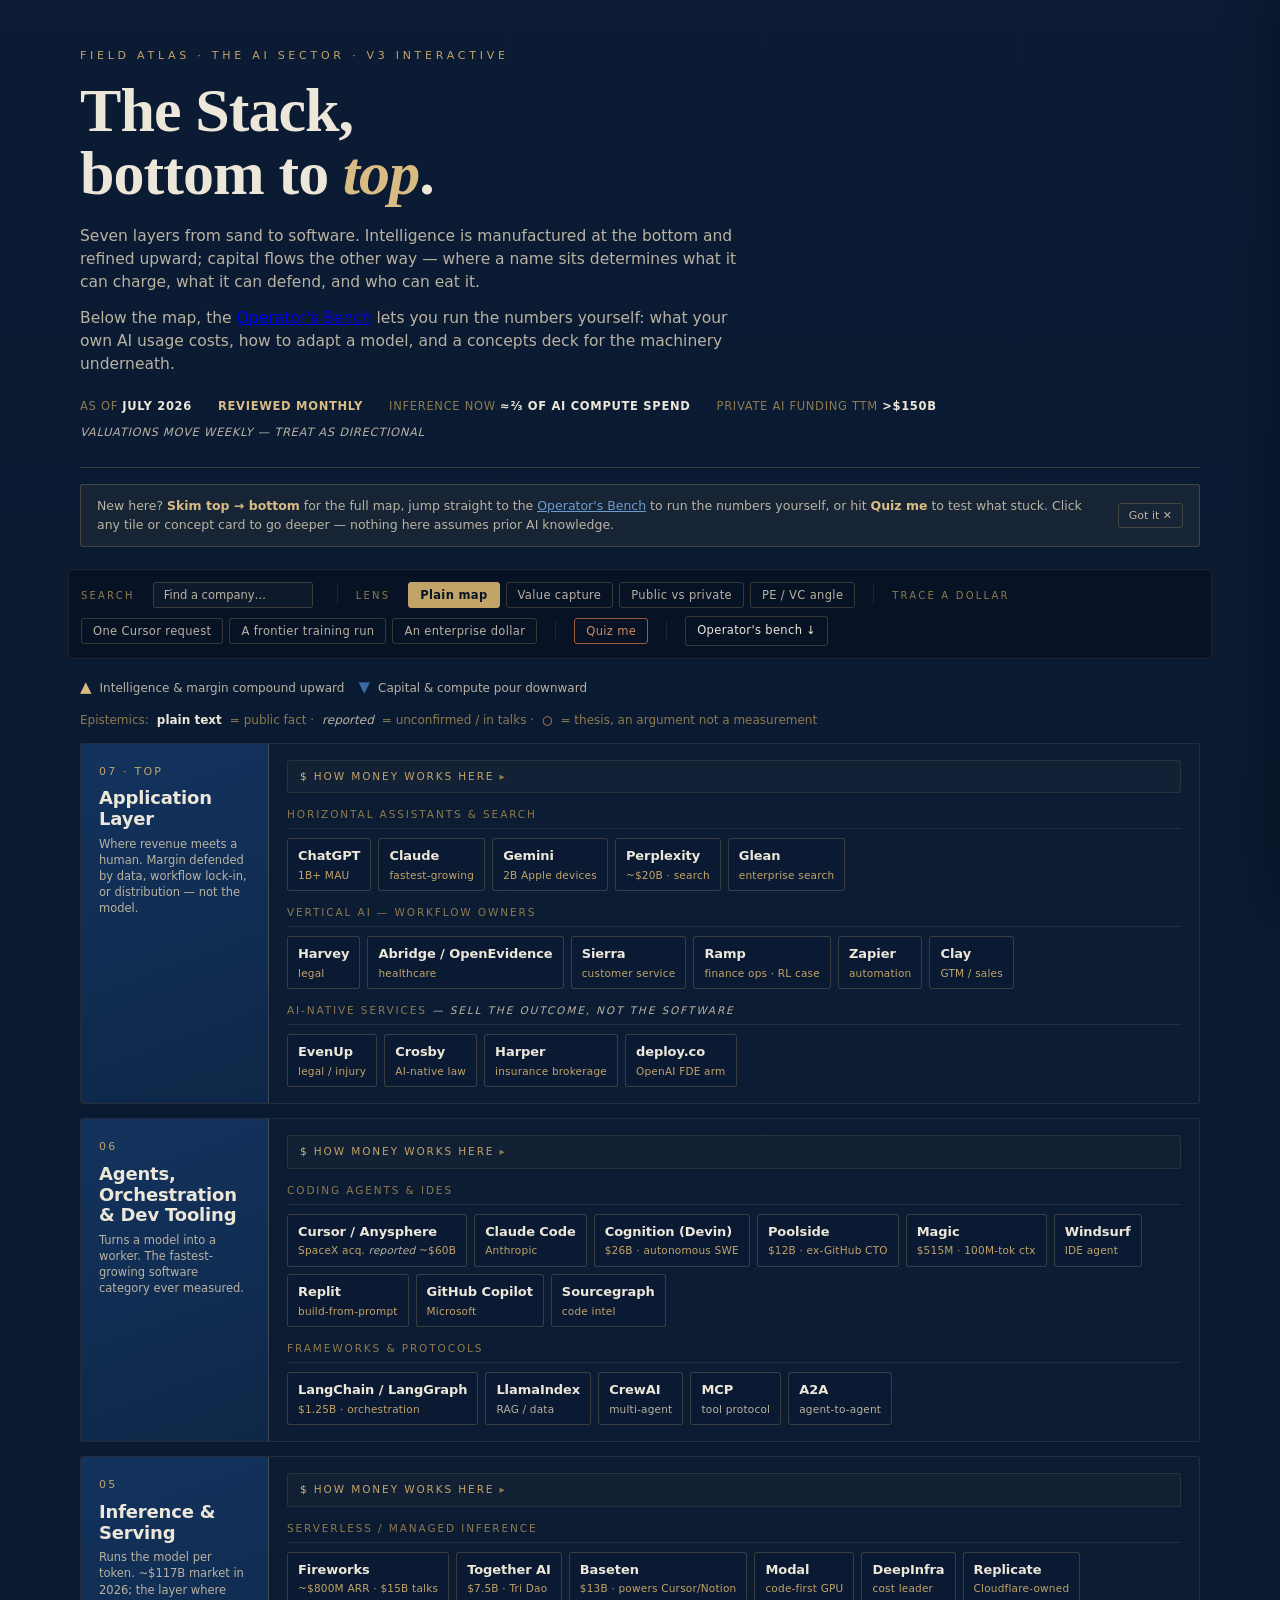
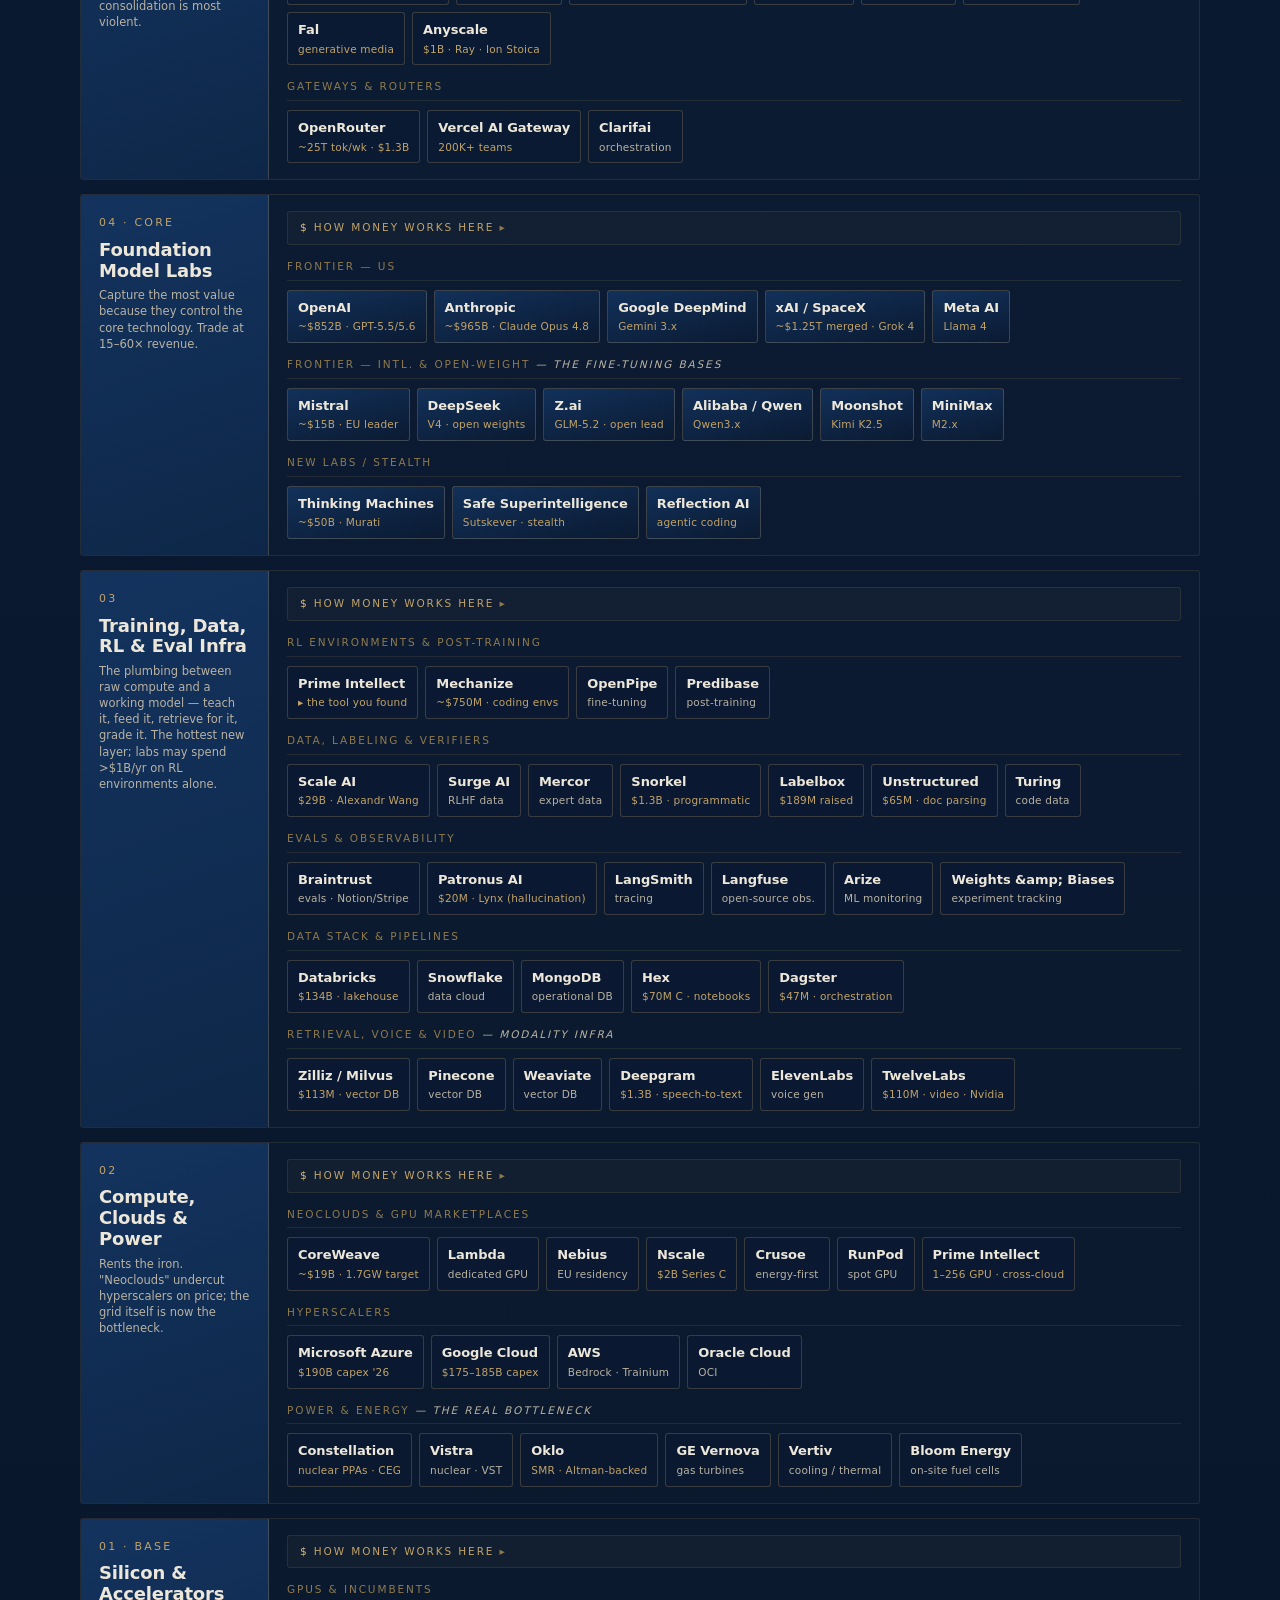
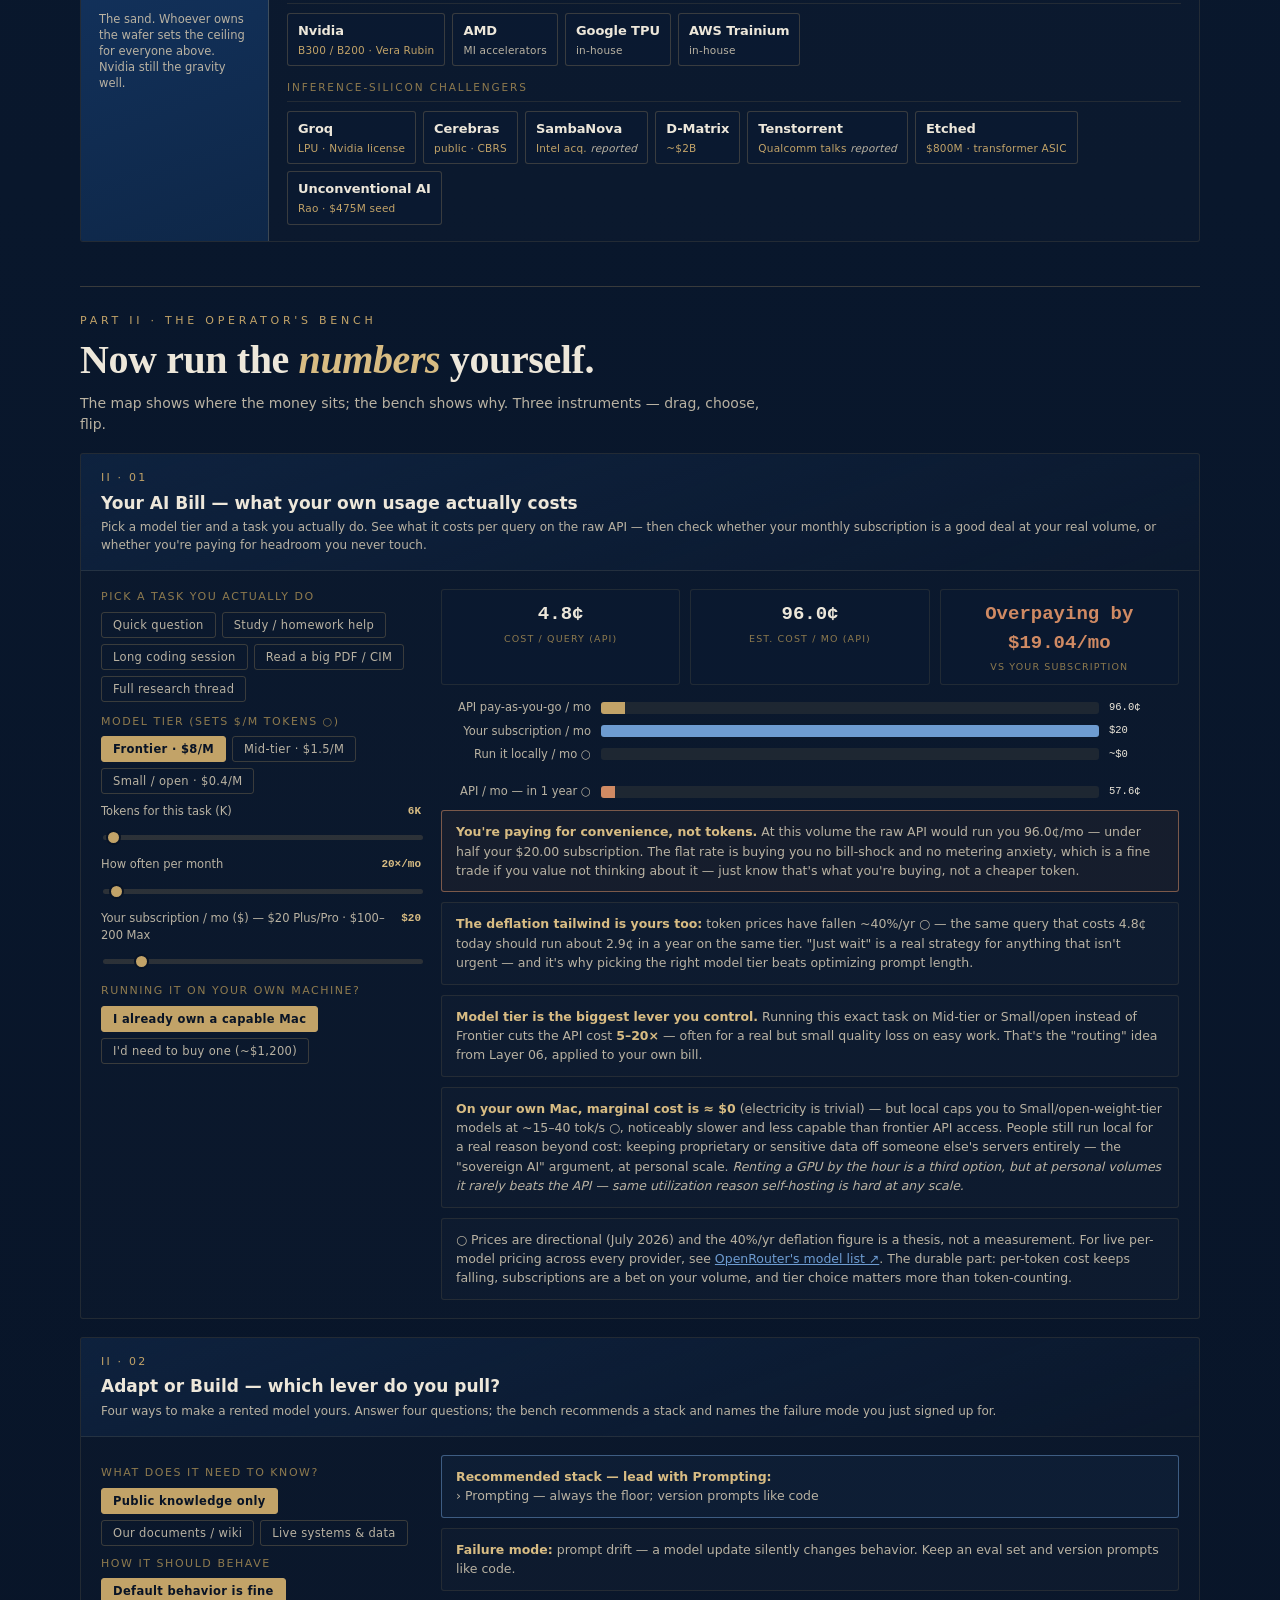
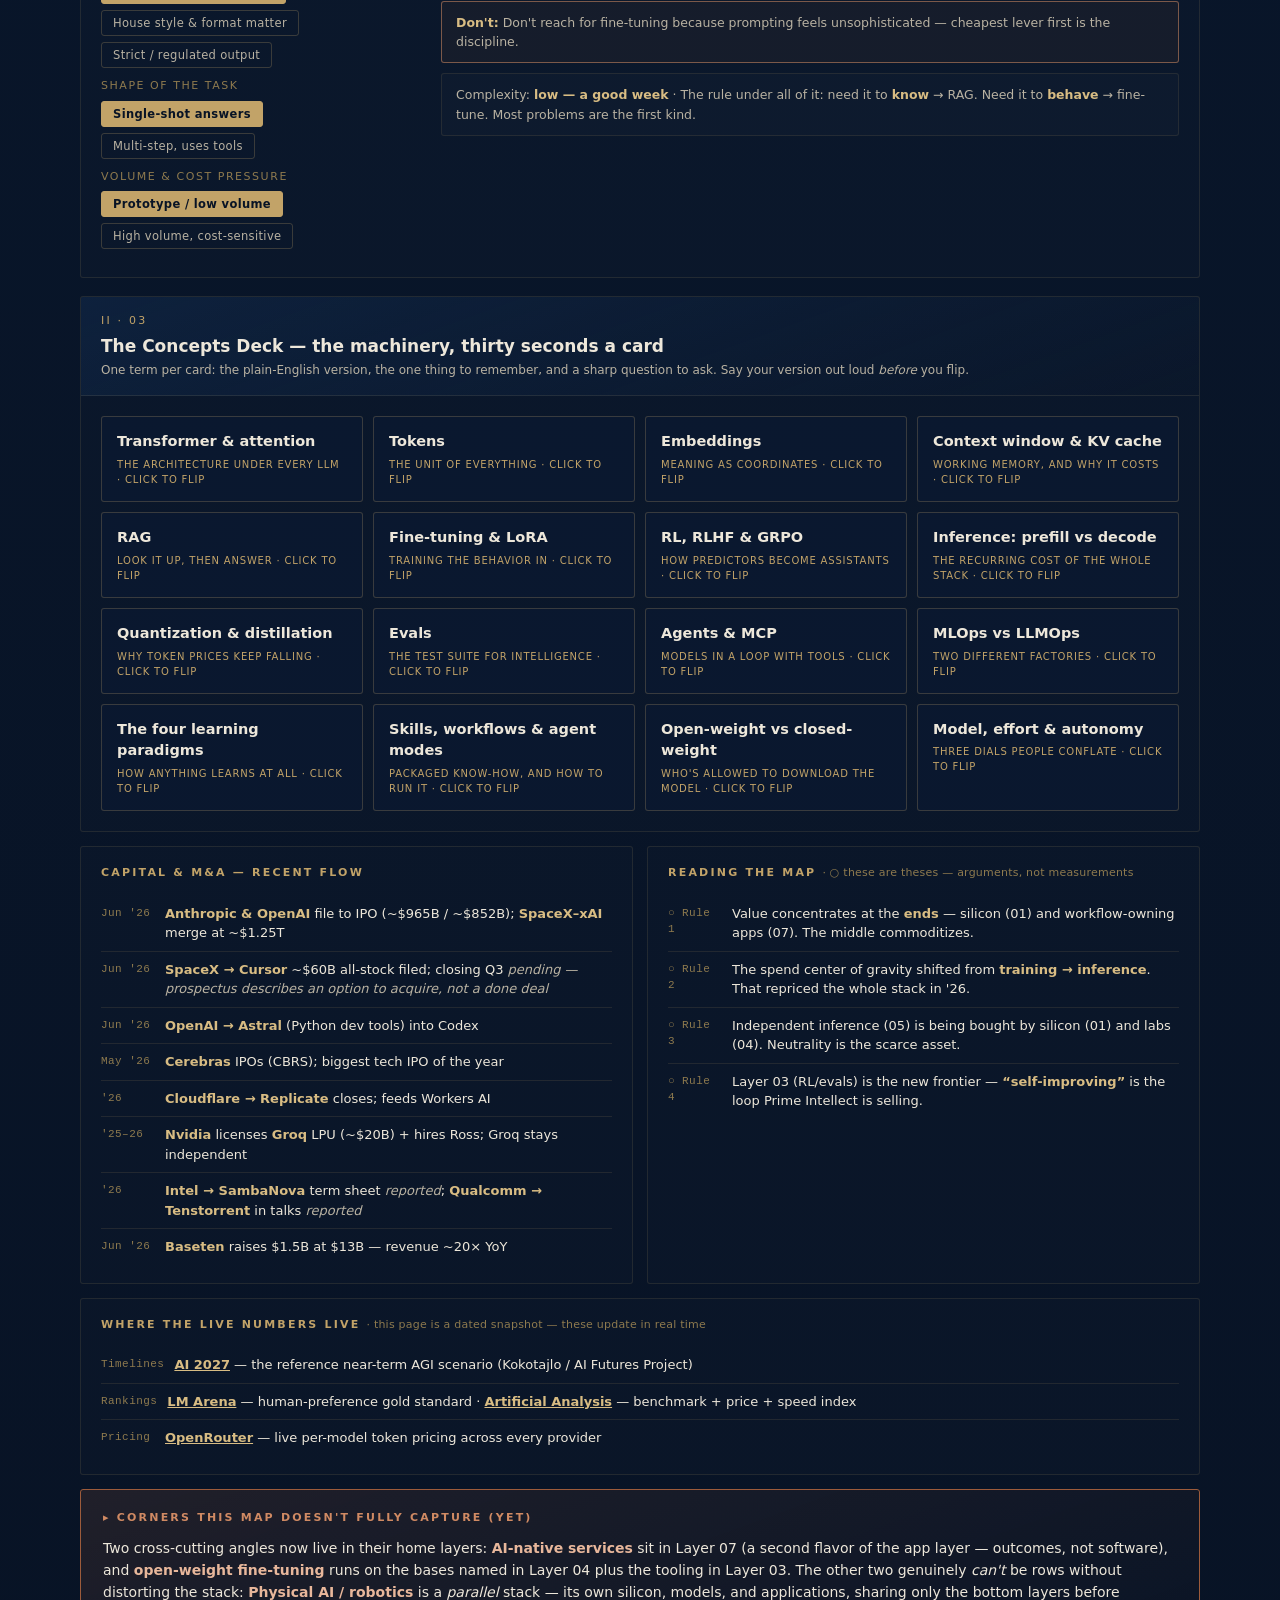
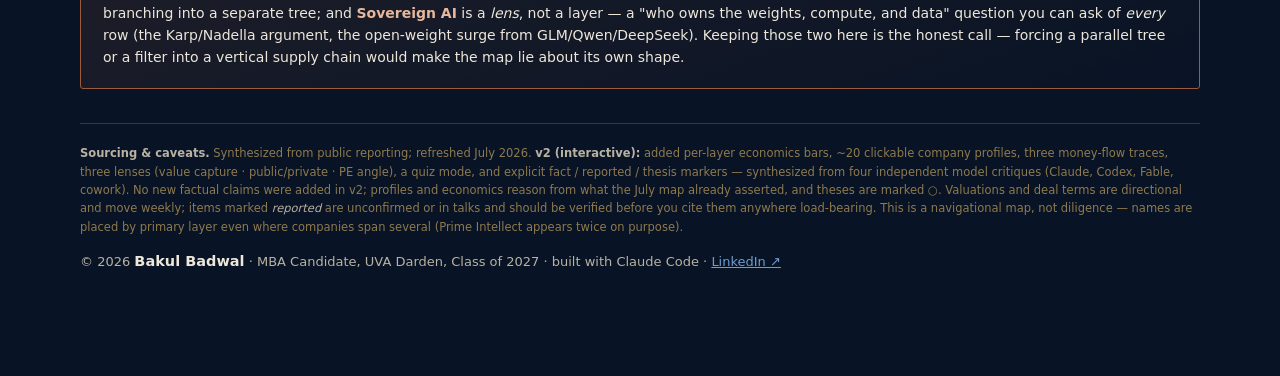
==== index.html @ c1e69b8d "Personalize Token Meter, add concept cards, attribution + favicon - Token Meter → "Your AI Bill": pe" ====
<!doctype html>
<html lang="en">
<head>
<meta charset="UTF-8">
<meta name="viewport" content="width=device-width, initial-scale=1.0">
<title>The AI Stack — Interactive Field Atlas · July 2026</title>
<meta name="description" content="Seven layers from sand to software. An interactive map of the AI sector — where value concentrates, who's buying whom, and how a dollar moves through the stack. Updated July 2026.">
<meta property="og:type" content="website">
<meta property="og:title" content="The AI Stack — Interactive Field Atlas">
<meta property="og:description" content="Seven layers from sand to software. An interactive map of the AI sector — where value concentrates, who's buying whom, and how a dollar moves through the stack. Updated July 2026.">
<meta property="og:url" content="https://aistacked.netlify.app/">
<meta property="og:site_name" content="The AI Stack">
<meta property="og:image" content="https://aistacked.netlify.app/og-image.png">
<meta property="og:image:width" content="1200">
<meta property="og:image:height" content="630">
<meta name="twitter:card" content="summary_large_image">
<meta name="twitter:title" content="The AI Stack — Interactive Field Atlas · July 2026">
<meta name="twitter:description" content="Seven layers from sand to software. An interactive map of the AI sector — where value concentrates, who's buying whom, and how a dollar moves through the stack. Updated July 2026.">
<link rel="icon" href="favicon.ico" sizes="any">
<link rel="icon" type="image/png" sizes="32x32" href="favicon-32x32.png">
<link rel="apple-touch-icon" href="apple-touch-icon.png">
<link rel="stylesheet" href="styles.css">
</head>
<body>
<div class="wrap">

  <header class="mast">
    <p class="eyebrow">Field Atlas · The AI Sector · v3 Interactive</p>
    <h1 class="serif">The Stack,<br>bottom&nbsp;to&nbsp;<em>top</em>.</h1>
    <p class="lede">Seven layers from sand to software. Intelligence is manufactured at the bottom and refined upward; capital flows the other way — where a name sits determines what it can charge, what it can defend, and who can eat it.</p>
    <p class="lede" style="margin-top:12px">Below the map, the <a href="#bench">Operator's Bench</a> lets you run the numbers yourself: what your own AI usage costs, how to adapt a model, and a concepts deck for the machinery underneath.</p>
    <div class="meta" id="metaLine"></div>
  </header>

  <div class="onboard" id="onboardHint">
    <span>New here? <b>Skim top → bottom</b> for the full map, jump straight to the <a href="#bench">Operator's Bench</a> to run the numbers yourself, or hit <b>Quiz me</b> to test what stuck. Click any tile or concept card to go deeper — nothing here assumes prior AI knowledge.</span>
    <button id="onboardClose" type="button">Got it ✕</button>
  </div>

  <div class="ctrl">
    <span class="clab">Search</span>
    <div class="cgroup">
      <input type="text" id="companySearch" class="searchbox" placeholder="Find a company…" autocomplete="off">
      <span id="searchCount" class="searchcount"></span>
    </div>
    <div class="cdiv"></div>
    <span class="clab">Lens</span>
    <div class="cgroup">
      <button class="btn lensbtn on" data-lens="none">Plain map</button>
      <button class="btn lensbtn" data-lens="cap">Value capture</button>
      <button class="btn lensbtn" data-lens="pub">Public vs private</button>
      <button class="btn lensbtn" data-lens="pe">PE / VC angle</button>
    </div>
    <div class="cdiv"></div>
    <span class="clab">Trace a dollar</span>
    <div class="cgroup">
      <button class="btn trbtn" data-trace="cursor">One Cursor request</button>
      <button class="btn trbtn" data-trace="training">A frontier training run</button>
      <button class="btn trbtn" data-trace="enterprise">An enterprise dollar</button>
    </div>
    <div class="cdiv"></div>
    <button class="btn quiz" id="quizBtn">Quiz me</button>
    <div class="cdiv"></div>
    <a class="btn anchor" href="#bench">Operator's bench ↓</a>
  </div>
  <div id="lensNote"></div>
  <div id="tracePanel"></div>

  <div class="flowkey">
    <span><span class="arrowup">▲</span> Intelligence &amp; margin compound upward</span>
    <span><span class="arrowdn">▼</span> Capital &amp; compute pour downward</span>
    <span class="epi">Epistemics: <b style="color:var(--paper)">plain text</b> = public fact · <span class="rep">reported</span> = unconfirmed / in talks · <b style="color:var(--flag-bright)">○</b> = thesis, an argument not a measurement</span>
  </div>

  <div id="layersRoot"><!-- rendered from data.json by app.js --></div>

  <!-- v3: OPERATOR'S BENCH -->
  <section class="bench" id="bench">
    <p class="beyebrow">Part II · The Operator's Bench</p>
    <h2 class="serif">Now run the <em>numbers</em> yourself.</h2>
    <p class="blede">The map shows where the money sits; the bench shows why. Three instruments — drag, choose, flip.</p>

    <div class="binstr">
      <div class="bhead">
        <div class="bnum">II · 01</div>
        <div class="bname">Your AI Bill — what your own usage actually costs</div>
        <div class="bdesc">Pick a model tier and a task you actually do. See what it costs per query on the raw API — then check whether your monthly subscription is a good deal at your real volume, or whether you're paying for headroom you never touch.</div>
      </div>
      <div class="bbody">
        <div>
          <div class="qlab" style="font-size:11px;letter-spacing:.14em;text-transform:uppercase;color:var(--gold-dim);margin-bottom:6px">Pick a task you actually do</div>
          <div class="bseg" id="tmTasks"></div>
          <div class="qlab" style="font-size:11px;letter-spacing:.14em;text-transform:uppercase;color:var(--gold-dim);margin:12px 0 6px">Model tier (sets $/M tokens ○)</div>
          <div class="bseg" id="tmClass"></div>
          <div id="tmSliders"></div>
          <div class="qlab" style="font-size:11px;letter-spacing:.14em;text-transform:uppercase;color:var(--gold-dim);margin:12px 0 6px">Running it on your own machine?</div>
          <div class="bseg" id="tmLocal"></div>
        </div>
        <div>
          <div class="bstats">
            <div class="bstat"><div class="v" id="tmCost">—</div><div class="l">cost / query (API)</div></div>
            <div class="bstat"><div class="v" id="tmMonth">—</div><div class="l">est. cost / mo (API)</div></div>
            <div class="bstat"><div class="v" id="tmVerdict">—</div><div class="l">vs your subscription</div></div>
          </div>
          <div style="margin-top:14px" id="tmBars"></div>
          <div id="tmNotes"></div>
        </div>
      </div>
    </div>

    <div class="binstr">
      <div class="bhead">
        <div class="bnum">II · 02</div>
        <div class="bname">Adapt or Build — which lever do you pull?</div>
        <div class="bdesc">Four ways to make a rented model yours. Answer four questions; the bench recommends a stack and names the failure mode you just signed up for.</div>
      </div>
      <div class="bbody">
        <div id="acQs"></div>
        <div id="acOut"></div>
      </div>
    </div>

    <div class="binstr">
      <div class="bhead">
        <div class="bnum">II · 03</div>
        <div class="bname">The Concepts Deck — the machinery, thirty seconds a card</div>
        <div class="bdesc">One term per card: the plain-English version, the one thing to remember, and a sharp question to ask. Say your version out loud <i>before</i> you flip.</div>
      </div>
      <div style="padding:4px 20px 20px">
        <div class="fcards" id="fcards"></div>
      </div>
    </div>
  </section>

  <!-- SIDE: M&A + READING -->
  <div class="cols">
    <div class="card">
      <h3>Capital &amp; M&amp;A — recent flow</h3>
      <ul class="mna" id="mnaFlowList"></ul>
    </div>
    <div class="card">
      <h3>Reading the map <span class="epi">· ○ these are theses — arguments, not measurements</span></h3>
      <ul class="mna" id="readingRulesList"></ul>
    </div>
  </div>

  <div class="card" style="margin-top:14px">
    <h3>Where the live numbers live <span class="epi">· this page is a dated snapshot — these update in real time</span></h3>
    <ul class="mna">
      <li><span class="d mono">Timelines</span><span class="t"><b><a href="https://ai-2027.com/" target="_blank" rel="noopener" style="color:var(--gold-bright)">AI 2027</a></b> — the reference near-term AGI scenario (Kokotajlo / AI Futures Project)</span></li>
      <li><span class="d mono">Rankings</span><span class="t"><b><a href="https://lmarena.ai/" target="_blank" rel="noopener" style="color:var(--gold-bright)">LM Arena</a></b> — human-preference gold standard · <b><a href="https://artificialanalysis.ai/" target="_blank" rel="noopener" style="color:var(--gold-bright)">Artificial Analysis</a></b> — benchmark + price + speed index</span></li>
      <li><span class="d mono">Pricing</span><span class="t"><b><a href="https://openrouter.ai/models" target="_blank" rel="noopener" style="color:var(--gold-bright)">OpenRouter</a></b> — live per-model token pricing across every provider</span></li>
    </ul>
  </div>

  <div class="yousit">
    <h3>▸ Corners this map doesn't fully capture (yet)</h3>
    <p id="cornersText"></p>
  </div>

  <p class="foot" id="footerText"></p>
  <p style="margin-top:14px;font-size:13px;color:var(--paper-dim);line-height:1.6">© 2026 <b style="color:var(--paper);font-size:14.5px">Bakul Badwal</b> · MBA Candidate, UVA Darden, Class of 2027 · built with Claude Code · <a href="https://www.linkedin.com/in/bakulbadwal/" target="_blank" rel="noopener" style="color:var(--hl-bright)">LinkedIn ↗</a></p>

</div>

<!-- Drawer -->
<div id="scrim"></div>
<aside id="drawer" aria-label="Company profile">
  <button class="dx" id="drawerClose" title="Close (Esc)">×</button>
  <div id="drawerBody"></div>
</aside>

<!-- Quiz -->
<div id="quizModal">
  <div class="qcard">
    <button class="dx" id="quizClose" title="Close (Esc)">×</button>
    <div class="qn" id="qNum"></div>
    <div class="qq" id="qQ"></div>
    <div class="qa" id="qA"></div>
    <div class="qbtns">
      <button class="btn" id="qReveal">Reveal answer</button>
      <button class="btn" id="qNext">Next →</button>
      <button class="btn" id="qShuffle">Shuffle</button>
    </div>
  </div>
</div>

<script src="app.js"></script>
</body>
</html>
---- styles.css ----
:root{
    --navy:#0A1B33;
    --navy-2:#0E2748;
    --navy-3:#13335E;
    --ink:#081325;
    --gold:#C2A368;
    --gold-bright:#D8BC83;
    --gold-dim:#8E7A4E;
    --paper:#EDE7DA;
    --paper-dim:#B9B2A2;
    --line:rgba(194,163,104,0.26);
    --line-soft:rgba(194,163,104,0.13);
    --hl:#3B6BA5;
    --hl-bright:#6E9CD1;
    --flag:#9C5B3B;
    --flag-bright:#D08A63;
  }
  *{box-sizing:border-box;}
  html{scroll-behavior:smooth;}
  body{
    margin:0;
    background:
      radial-gradient(1200px 700px at 80% -10%, rgba(59,107,165,0.16), transparent 60%),
      linear-gradient(180deg,var(--navy) 0%, var(--ink) 100%);
    color:var(--paper);
    font-family:ui-sans-serif,system-ui,-apple-system,"Segoe UI",Helvetica,Arial,sans-serif;
    line-height:1.5;
    -webkit-font-smoothing:antialiased;
  }
  .wrap{max-width:1180px;margin:0 auto;padding:48px 30px 90px;}
  .serif{font-family:"Iowan Old Style","Palatino Linotype","Book Antiqua",Palatino,Georgia,serif;}
  .mono{font-family:ui-monospace,"SF Mono",Menlo,Consolas,monospace;}

  /* ---- Masthead ---- */
  .mast{border-bottom:1px solid var(--line);padding-bottom:26px;margin-bottom:8px;}
  .eyebrow{font-size:11px;letter-spacing:.34em;text-transform:uppercase;color:var(--gold);margin:0 0 14px;}
  .mast h1{
    font-size:clamp(34px,6vw,62px);line-height:1.02;margin:0;font-weight:600;
    letter-spacing:-.015em;color:var(--paper);
  }
  .mast h1 em{font-style:italic;color:var(--gold-bright);}
  .lede{max-width:680px;margin:20px 0 0;color:var(--paper-dim);font-size:15.5px;}
  .meta{display:flex;flex-wrap:wrap;gap:8px 26px;margin-top:22px;font-size:11.5px;letter-spacing:.06em;color:var(--gold-dim);text-transform:uppercase;}
  .meta b{color:var(--paper);font-weight:600;}

  /* ---- Onboarding hint ---- */
  .onboard{
    display:flex;gap:14px;align-items:center;justify-content:space-between;
    margin:16px 0 0;padding:12px 16px;border:1px solid var(--line);border-radius:3px;
    background:rgba(194,163,104,0.07);font-size:12.5px;color:var(--paper-dim);line-height:1.5;
  }
  .onboard b{color:var(--gold-bright);}
  .onboard a{color:var(--hl-bright);}
  .onboard button{
    flex:none;border:1px solid var(--line);background:transparent;color:var(--paper-dim);
    font-size:11px;padding:5px 10px;border-radius:3px;cursor:pointer;font-family:inherit;white-space:nowrap;
  }
  .onboard button:hover{color:var(--paper);border-color:var(--gold);}
  @media(max-width:620px){.onboard{flex-direction:column;align-items:flex-start;}}

  /* ---- Control bar ---- */
  .ctrl{
    position:sticky;top:0;z-index:60;
    display:flex;flex-wrap:wrap;gap:8px 18px;align-items:center;
    margin:22px -12px 0;padding:12px;
    background:rgba(8,19,37,0.93);backdrop-filter:blur(8px);
    border:1px solid var(--line-soft);border-radius:3px;
  }
  .ctrl .clab{font-size:10px;letter-spacing:.22em;text-transform:uppercase;color:var(--gold-dim);}
  .searchbox{
    border:1px solid var(--line);background:rgba(255,255,255,0.03);color:var(--paper);
    font-size:11.5px;padding:5px 10px;border-radius:3px;font-family:inherit;width:160px;
  }
  .searchbox::placeholder{color:var(--paper-dim);}
  .searchbox:focus{outline:none;border-color:var(--gold);}
  .searchcount{font-size:10.5px;color:var(--paper-dim);}
  .btn{
    border:1px solid var(--line);background:transparent;color:var(--paper-dim);
    font-size:11.5px;padding:5px 11px;border-radius:3px;cursor:pointer;
    letter-spacing:.03em;font-family:inherit;transition:all .15s ease;
  }
  .btn:hover{color:var(--paper);border-color:var(--gold);}
  .btn.on{color:var(--ink);background:var(--gold);border-color:var(--gold);font-weight:600;}
  .btn.quiz{border-color:var(--flag);color:var(--flag-bright);}
  .btn.quiz:hover{background:rgba(156,91,59,0.2);}
  .cgroup{display:flex;flex-wrap:wrap;gap:6px;align-items:center;}
  .cdiv{width:1px;height:20px;background:var(--line-soft);}

  #lensNote,#tracePanel{
    margin-top:10px;border:1px solid var(--line-soft);border-radius:3px;
    padding:14px 18px;font-size:13px;color:var(--paper-dim);
    background:rgba(255,255,255,0.015);display:none;line-height:1.55;
  }
  #lensNote b,#tracePanel b{color:var(--gold-bright);}
  #tracePanel .tstep{display:flex;gap:10px;padding:5px 0;border-bottom:1px solid var(--line-soft);}
  #tracePanel .tstep:last-of-type{border-bottom:none;}
  #tracePanel .tn{color:var(--gold);font-weight:700;min-width:18px;font-size:12px;}
  #tracePanel .tc{color:var(--paper);}
  #tracePanel .tc i{color:var(--paper-dim);font-style:normal;}
  #tracePanel .moral{margin-top:10px;padding-top:10px;border-top:1px solid var(--line);color:var(--gold-bright);font-style:italic;}
  .legend-chip{display:inline-block;width:10px;height:10px;border-radius:2px;margin-right:5px;vertical-align:-1px;}

  /* ---- Flow key ---- */
  .flowkey{display:flex;flex-wrap:wrap;gap:14px;align-items:center;margin:20px 0 6px;font-size:12px;color:var(--paper-dim);}
  .flowkey span{display:inline-flex;align-items:center;gap:8px;}
  .arrowup,.arrowdn{font-size:15px;line-height:1;}
  .arrowup{color:var(--gold-bright);}
  .arrowdn{color:var(--hl);}
  .epi{color:var(--gold-dim);}

  /* ---- Layer ---- */
  .layer{
    display:grid;grid-template-columns:188px 1fr;gap:0;
    border:1px solid var(--line-soft);border-radius:3px;
    margin-top:14px;overflow:hidden;background:rgba(255,255,255,0.012);
  }
  .layer:hover{border-color:var(--line);}
  .lhead{
    background:linear-gradient(160deg,var(--navy-3),var(--navy-2));
    padding:20px 18px;border-right:1px solid var(--line);position:relative;
  }
  .lnum{font-size:11px;letter-spacing:.2em;color:var(--gold);}
  .lname{font-size:18px;font-weight:600;margin:8px 0 6px;letter-spacing:-.01em;line-height:1.15;}
  .ldesc{font-size:11.5px;color:var(--paper-dim);line-height:1.4;}
  .lbody{padding:16px 18px;}
  .grp{margin-bottom:14px;transition:opacity .25s ease;}
  .grp:last-child{margin-bottom:0;}
  .gtitle{font-size:10.5px;letter-spacing:.18em;text-transform:uppercase;color:var(--gold-dim);margin:0 0 9px;border-bottom:1px solid var(--line-soft);padding-bottom:5px;}
  .tiles{display:flex;flex-wrap:wrap;gap:7px;}
  .tile{
    border:1px solid var(--line);border-radius:3px;padding:7px 10px;
    background:rgba(11,27,51,0.55);min-width:0;cursor:pointer;
    position:relative;transition:opacity .25s ease;
  }
  .tile .nm{font-size:13px;font-weight:600;color:var(--paper);letter-spacing:-.005em;}
  .tile .tg{font-size:10.5px;color:var(--gold);margin-top:2px;letter-spacing:.02em;}
  .tile .tg.muted{color:var(--paper-dim);}
  .tile.lab{background:linear-gradient(165deg,rgba(19,51,94,0.9),rgba(11,27,51,0.6));border-color:var(--line);}
  .tile.search-dim{opacity:.12;}
  .tile.search-hit{border-color:var(--gold);box-shadow:0 0 0 1px var(--gold) inset;}
  .rep{color:var(--paper-dim);font-style:italic;}

  /* ---- Economics bar ---- */
  details.econ{
    margin:0 0 14px;border:1px solid var(--line-soft);border-radius:3px;
    background:rgba(194,163,104,0.04);
  }
  details.econ summary{
    cursor:pointer;padding:8px 12px;font-size:10.5px;letter-spacing:.18em;
    text-transform:uppercase;color:var(--gold);list-style:none;user-select:none;
  }
  details.econ summary::-webkit-details-marker{display:none;}
  details.econ summary::before{content:"$ ";color:var(--gold-bright);}
  details.econ summary::after{content:" ▸";color:var(--gold-dim);}
  details.econ[open] summary::after{content:" ▾";}
  .econrows{padding:2px 14px 12px;}
  .erow{display:flex;gap:12px;padding:6px 0;border-bottom:1px solid var(--line-soft);font-size:12.5px;}
  .erow:last-child{border-bottom:none;}
  .erow .ek{color:var(--gold-dim);min-width:104px;font-size:10.5px;letter-spacing:.08em;text-transform:uppercase;padding-top:2px;flex-shrink:0;}
  .erow .ev{color:var(--paper);line-height:1.45;}
  .erow.thesis .ek{color:var(--flag-bright);}

  /* ---- Lenses ---- */
  body.lens-cap .grp{padding-left:10px;border-left:3px solid transparent;}
  body.lens-cap .grp[data-cap="strong"]{border-left-color:var(--gold-bright);}
  body.lens-cap .grp[data-cap="contested"]{border-left-color:var(--hl-bright);}
  body.lens-cap .grp[data-cap="squeezed"]{border-left-color:var(--flag-bright);}
  body.lens-cap .grp[data-cap="strong"] .gtitle::after{content:" · strong capture";color:var(--gold-bright);letter-spacing:.04em;}
  body.lens-cap .grp[data-cap="contested"] .gtitle::after{content:" · contested";color:var(--hl-bright);letter-spacing:.04em;}
  body.lens-cap .grp[data-cap="squeezed"] .gtitle::after{content:" · squeezed";color:var(--flag-bright);letter-spacing:.04em;}

  body.lens-pub .tile{opacity:.3;}
  body.lens-pub .tile[data-pub]{opacity:1;border-color:var(--hl-bright);}
  body.lens-pub .tile[data-pub="filed"]{border-color:var(--gold);border-style:dashed;}

  body.lens-pe .grp{opacity:.28;}
  body.lens-pe .grp[data-pe]{opacity:1;}
  body.lens-pe .grp[data-pe] .gtitle{color:var(--flag-bright);border-bottom-color:var(--flag);}
  body.lens-pe .grp[data-pe] .tile{border-color:rgba(156,91,59,0.7);}

  /* ---- Trace ---- */
  body.tracing .tile{opacity:.18;}
  body.tracing .tile.hot{opacity:1;border-color:var(--gold);background:rgba(194,163,104,0.1);}
  .tile.hot::before{
    content:attr(data-step);position:absolute;top:-8px;left:-8px;
    background:var(--gold);color:var(--ink);font-size:10px;font-weight:700;
    width:17px;height:17px;border-radius:50%;
    display:flex;align-items:center;justify-content:center;z-index:5;
  }

  /* ---- Drawer (company profiles) ---- */
  #drawer{
    position:fixed;top:0;right:0;height:100%;width:min(430px,94vw);
    background:linear-gradient(160deg,var(--navy-2),var(--ink));
    border-left:1px solid var(--line);z-index:90;overflow-y:auto;
    transform:translateX(105%);transition:transform .28s ease;
    padding:26px 26px 40px;box-shadow:-18px 0 50px rgba(0,0,0,0.45);
  }
  #drawer.open{transform:translateX(0);}
  #drawer .dx{
    position:absolute;top:14px;right:16px;background:none;border:1px solid var(--line);
    color:var(--paper-dim);border-radius:3px;font-size:14px;width:28px;height:28px;cursor:pointer;
  }
  #drawer .dx:hover{color:var(--paper);border-color:var(--gold);}
  #drawer .dlayer{font-size:10px;letter-spacing:.24em;text-transform:uppercase;color:var(--gold);margin:0 0 8px;}
  #drawer h2{font-size:24px;margin:0 0 4px;font-weight:600;letter-spacing:-.01em;}
  #drawer .dtag{font-size:12px;color:var(--gold);margin-bottom:16px;}
  #drawer .drow{padding:9px 0;border-bottom:1px solid var(--line-soft);font-size:13px;line-height:1.5;}
  #drawer .drow:last-of-type{border-bottom:none;}
  #drawer .dk{font-size:10px;letter-spacing:.14em;text-transform:uppercase;color:var(--gold-dim);display:block;margin-bottom:3px;}
  #drawer .dv{color:var(--paper);}
  #drawer .dfall{color:var(--paper-dim);font-size:13px;line-height:1.6;margin-top:14px;}
  #drawer .dkill .dk{color:var(--flag-bright);}
  #scrim{position:fixed;inset:0;background:rgba(4,10,20,0.5);z-index:80;display:none;}
  #scrim.open{display:block;}

  /* ---- Quiz ---- */
  #quizModal{
    position:fixed;inset:0;z-index:100;display:none;
    align-items:center;justify-content:center;background:rgba(4,10,20,0.75);
  }
  #quizModal.open{display:flex;}
  .qcard{
    width:min(560px,92vw);background:linear-gradient(160deg,var(--navy-3),var(--navy-2));
    border:1px solid var(--line);border-radius:4px;padding:30px 32px;position:relative;
  }
  .qcard .qn{font-size:10px;letter-spacing:.24em;text-transform:uppercase;color:var(--gold);margin-bottom:14px;}
  .qcard .qq{font-size:17px;line-height:1.5;color:var(--paper);font-weight:600;min-height:76px;}
  .qcard .qa{
    margin-top:16px;padding:14px 16px;border:1px solid var(--line-soft);border-radius:3px;
    background:rgba(194,163,104,0.06);font-size:14px;line-height:1.55;color:var(--paper);
    display:none;
  }
  .qcard .qa.show{display:block;}
  .qcard .qbtns{display:flex;gap:8px;margin-top:18px;flex-wrap:wrap;}
  .qcard .dx{position:absolute;top:12px;right:14px;background:none;border:1px solid var(--line);color:var(--paper-dim);border-radius:3px;font-size:13px;width:26px;height:26px;cursor:pointer;}

  /* ---- Side notes ---- */
  .cols{display:grid;grid-template-columns:1fr 1fr;gap:14px;margin-top:14px;}
  .card{border:1px solid var(--line-soft);border-radius:3px;padding:18px 20px;background:rgba(255,255,255,0.012);}
  .card h3{font-size:11px;letter-spacing:.2em;text-transform:uppercase;color:var(--gold);margin:0 0 14px;}
  .card h3 .epi{text-transform:none;letter-spacing:.02em;font-weight:400;}
  .mna{list-style:none;margin:0;padding:0;}
  .mna li{font-size:13px;padding:8px 0;border-bottom:1px solid var(--line-soft);display:flex;gap:10px;}
  .mna li:last-child{border-bottom:none;}
  .mna .d{color:var(--gold-dim);font-size:11px;min-width:54px;letter-spacing:.04em;padding-top:1px;}
  .mna .t{color:var(--paper);}
  .mna .t b{color:var(--gold-bright);font-weight:600;}

  .yousit{border:1px solid var(--flag);border-radius:3px;padding:20px 22px;margin-top:14px;background:linear-gradient(160deg,rgba(156,91,59,0.16),rgba(8,19,37,0.3));}
  .yousit h3{font-size:11px;letter-spacing:.2em;text-transform:uppercase;color:#D08A63;margin:0 0 12px;}
  .yousit p{margin:0;font-size:14px;color:var(--paper);line-height:1.55;}
  .yousit b{color:#E8B79B;}

  .foot{margin-top:34px;padding-top:20px;border-top:1px solid var(--line);font-size:11.5px;color:var(--gold-dim);line-height:1.6;}
  .foot b{color:var(--paper-dim);}

  a.anchor{color:inherit;text-decoration:none;}

  /* ---- v3: Operator's Bench ---- */
  .bench{margin-top:44px;border-top:1px solid var(--line);padding-top:26px;}
  .bench .beyebrow{font-size:11px;letter-spacing:.34em;text-transform:uppercase;color:var(--gold);margin:0 0 10px;}
  .bench h2.serif{font-size:clamp(26px,4vw,40px);margin:0;font-weight:600;letter-spacing:-.01em;line-height:1.05;}
  .bench h2.serif em{font-style:italic;color:var(--gold-bright);}
  .bench .blede{max-width:680px;color:var(--paper-dim);font-size:14px;margin:12px 0 0;}
  .binstr{border:1px solid var(--line-soft);border-radius:3px;background:rgba(255,255,255,0.012);margin-top:18px;overflow:hidden;}
  .binstr:hover{border-color:var(--line);}
  .bhead{padding:16px 20px;border-bottom:1px solid var(--line-soft);background:linear-gradient(160deg,rgba(19,51,94,0.35),transparent);}
  .bhead .bnum{font-size:11px;letter-spacing:.2em;color:var(--gold);}
  .bhead .bname{font-size:17px;font-weight:600;margin-top:4px;}
  .bhead .bdesc{font-size:12px;color:var(--paper-dim);margin-top:3px;line-height:1.45;}
  .bbody{padding:18px 20px;display:grid;grid-template-columns:320px 1fr;gap:20px;align-items:start;}
  @media(max-width:820px){.bbody{grid-template-columns:1fr;}}
  .bsl{margin:9px 0;}
  .bsl .bl{display:flex;justify-content:space-between;gap:8px;font-size:11.5px;color:var(--paper-dim);margin-bottom:3px;}
  .bsl .bl b{color:var(--gold-bright);font-family:ui-monospace,"SF Mono",Menlo,monospace;font-size:11px;font-weight:600;text-align:right;}
  .bench input[type=range]{-webkit-appearance:none;appearance:none;width:100%;height:5px;background:rgba(194,163,104,0.18);border-radius:3px;outline:none;cursor:pointer;padding:0;border:0;}
  .bench input[type=range]::-webkit-slider-thumb{-webkit-appearance:none;appearance:none;width:15px;height:15px;border-radius:50%;background:var(--gold);border:2px solid var(--ink);cursor:pointer;}
  .bench input[type=range]::-moz-range-thumb{width:13px;height:13px;border-radius:50%;background:var(--gold);border:2px solid var(--ink);cursor:pointer;}
  .bseg{display:flex;gap:6px;flex-wrap:wrap;margin:6px 0 2px;}
  .bstats{display:grid;grid-template-columns:repeat(3,1fr);gap:10px;}
  @media(max-width:560px){.bstats{grid-template-columns:1fr 1fr;}}
  .bstat{border:1px solid var(--line-soft);border-radius:3px;padding:10px 12px;text-align:center;background:rgba(11,27,51,0.4);}
  .bstat .v{font-family:ui-monospace,"SF Mono",Menlo,monospace;font-size:19px;font-weight:700;color:var(--paper);}
  .bstat .l{font-size:9.5px;letter-spacing:.12em;text-transform:uppercase;color:var(--gold-dim);margin-top:3px;}
  .bbarrow{display:flex;align-items:center;gap:10px;margin:6px 0;font-size:11.5px;}
  .bbarrow .lbl{width:150px;color:var(--paper-dim);text-align:right;flex:none;}
  .bbarrow .trk{flex:1;height:12px;background:rgba(194,163,104,0.1);border-radius:3px;overflow:hidden;}
  .bbarrow .trk i{display:block;height:100%;background:var(--gold);transition:width .15s ease;}
  .bbarrow .val{font-family:ui-monospace,Menlo,monospace;font-size:10.5px;width:70px;flex:none;color:var(--paper);}
  .bnote{border:1px solid var(--line-soft);border-radius:3px;padding:11px 14px;font-size:12.5px;color:var(--paper-dim);background:rgba(255,255,255,0.015);margin-top:10px;line-height:1.55;}
  .bnote b{color:var(--gold-bright);}
  .bnote.warn{border-color:rgba(208,138,99,0.55);background:rgba(156,91,59,0.08);}
  .bnote.good{border-color:rgba(110,156,209,0.5);background:rgba(59,107,165,0.08);}
  .qrow{margin:10px 0;}
  .qrow .qlab{font-size:11px;letter-spacing:.14em;text-transform:uppercase;color:var(--gold-dim);margin-bottom:6px;}
  .fcards{display:grid;grid-template-columns:repeat(auto-fill,minmax(250px,1fr));gap:10px;margin-top:16px;}
  .fcard{border:1px solid var(--line);border-radius:3px;background:rgba(11,27,51,0.55);padding:14px 15px;cursor:pointer;transition:border-color .15s ease;}
  .fcard:hover{border-color:var(--gold);}
  .fcard .ft{font-weight:600;font-size:14.5px;color:var(--paper);}
  .fcard .fs{font-size:10px;color:var(--gold);letter-spacing:.08em;text-transform:uppercase;margin-top:4px;}
  .fcard.open{background:linear-gradient(160deg,var(--navy-3),var(--navy-2));border-color:var(--gold);}
  .fcard .fb{display:none;font-size:12.5px;color:var(--paper);line-height:1.55;margin-top:10px;}
  .fcard.open .fb{display:block;}
  .fb .fr{display:block;margin-top:8px;color:var(--gold-bright);font-style:italic;}
  .fb .fq{display:block;margin-top:6px;color:var(--flag-bright);}

  @media(max-width:760px){
    .layer{grid-template-columns:1fr;}
    .lhead{border-right:none;border-bottom:1px solid var(--line);}
    .cols{grid-template-columns:1fr;}
    .wrap{padding:34px 18px 70px;}
    .erow{flex-direction:column;gap:2px;}
  }
  @media(prefers-reduced-motion:no-preference){
    .layer{transition:border-color .25s ease;}
    .tile{transition:transform .15s ease,border-color .15s ease,opacity .25s ease;}
    .tile:hover{transform:translateY(-1px);border-color:var(--gold);}
  }
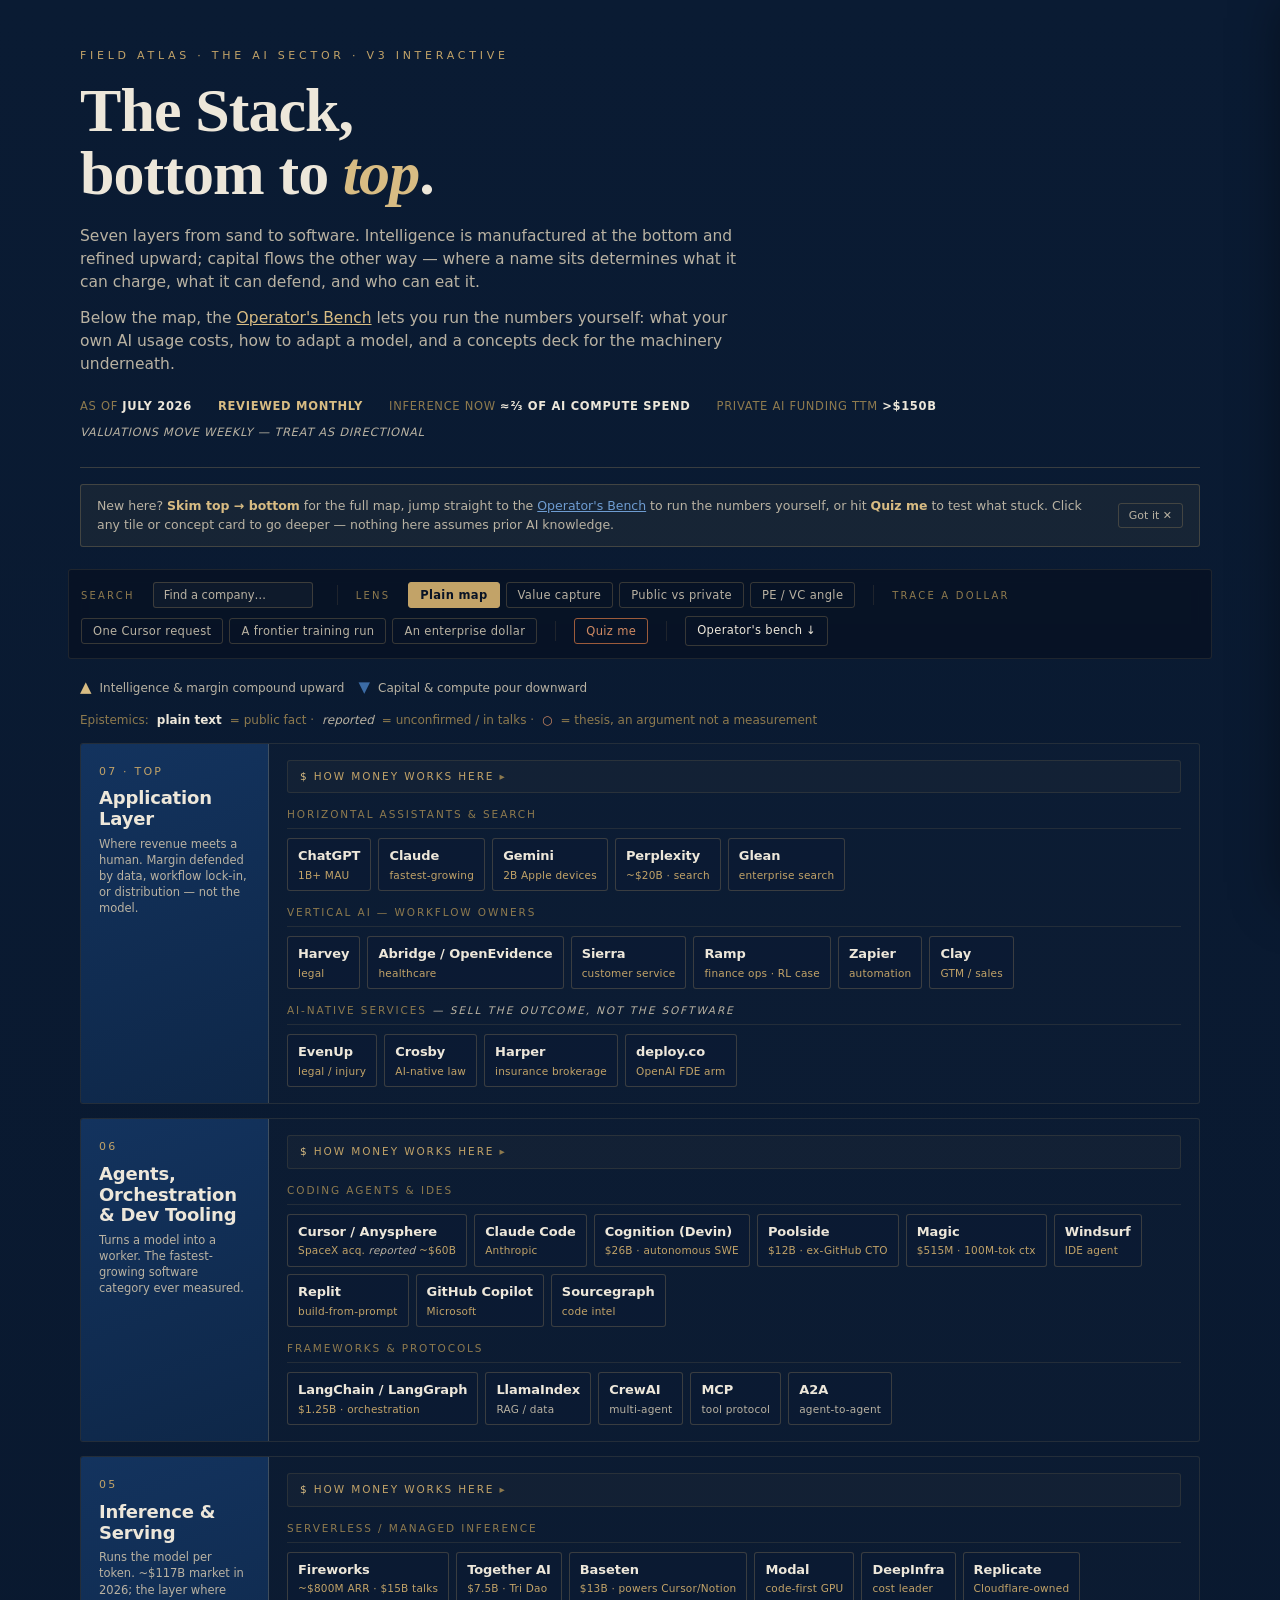
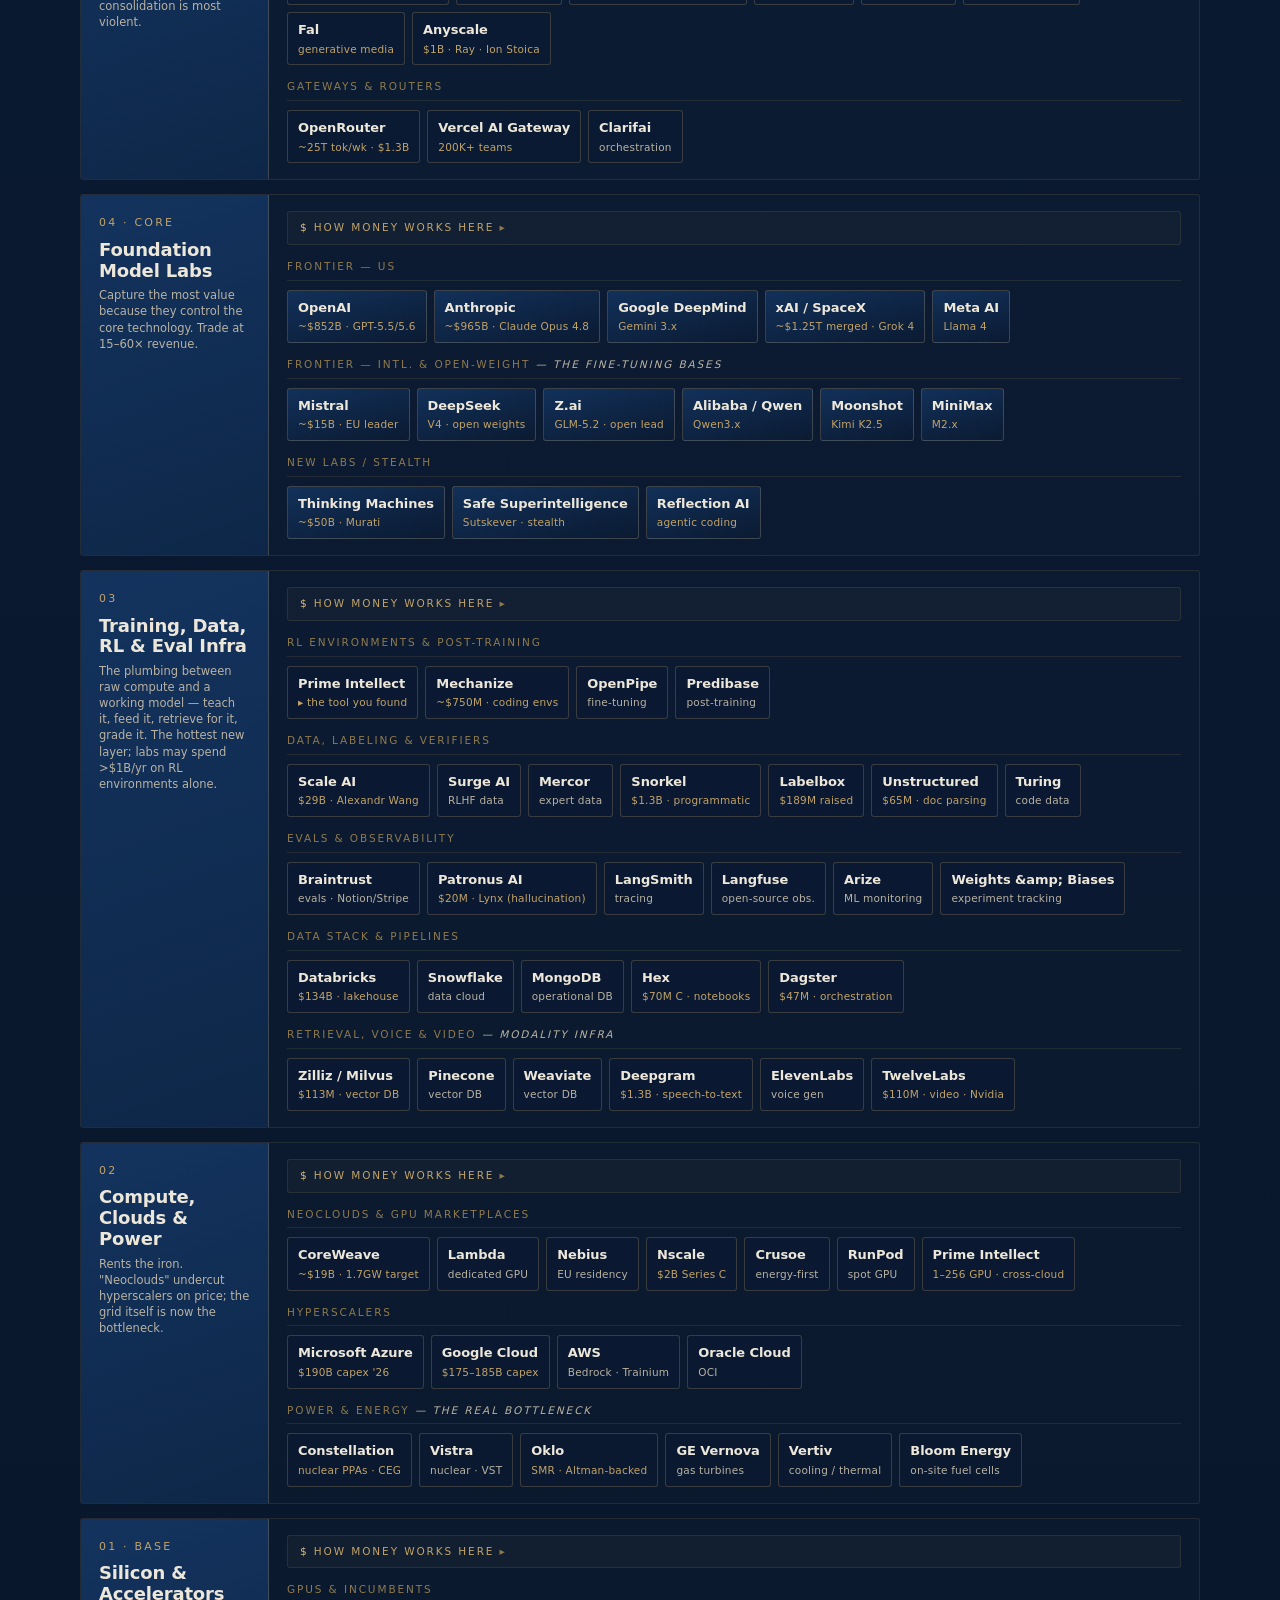
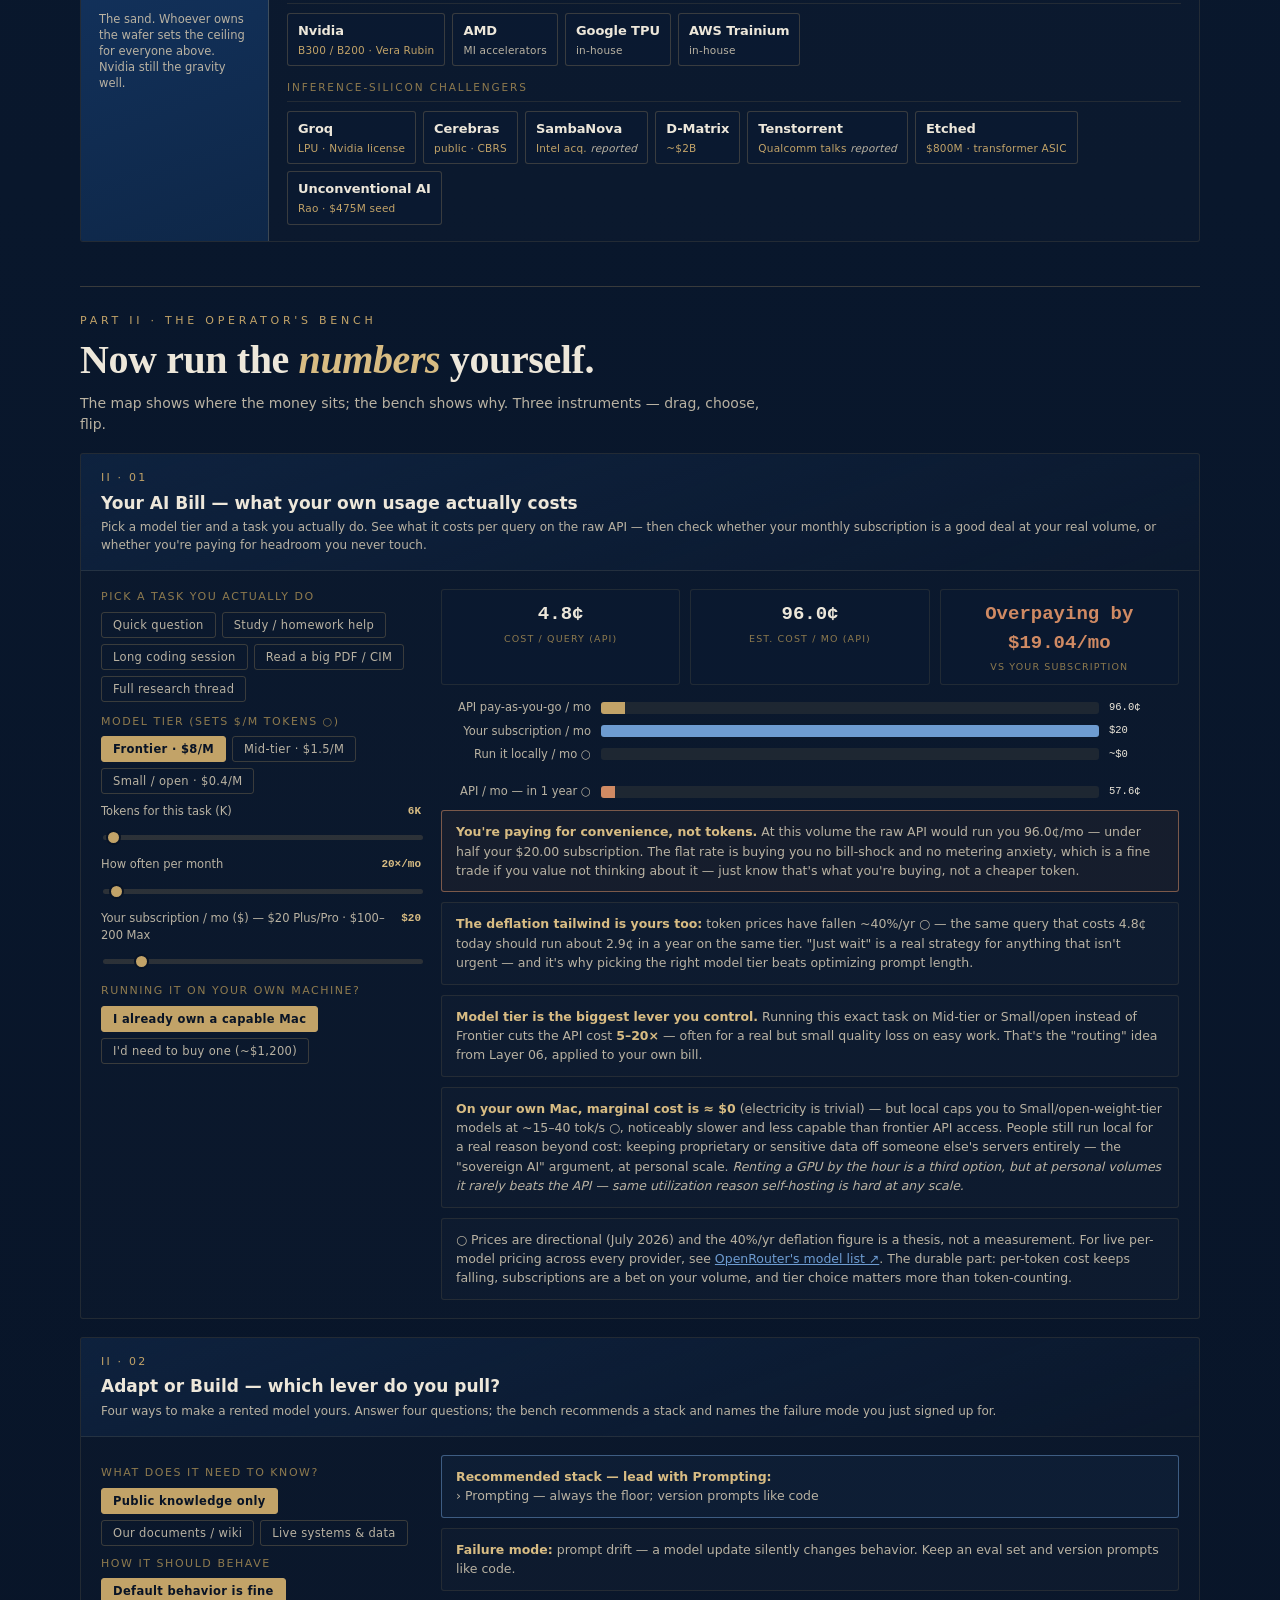
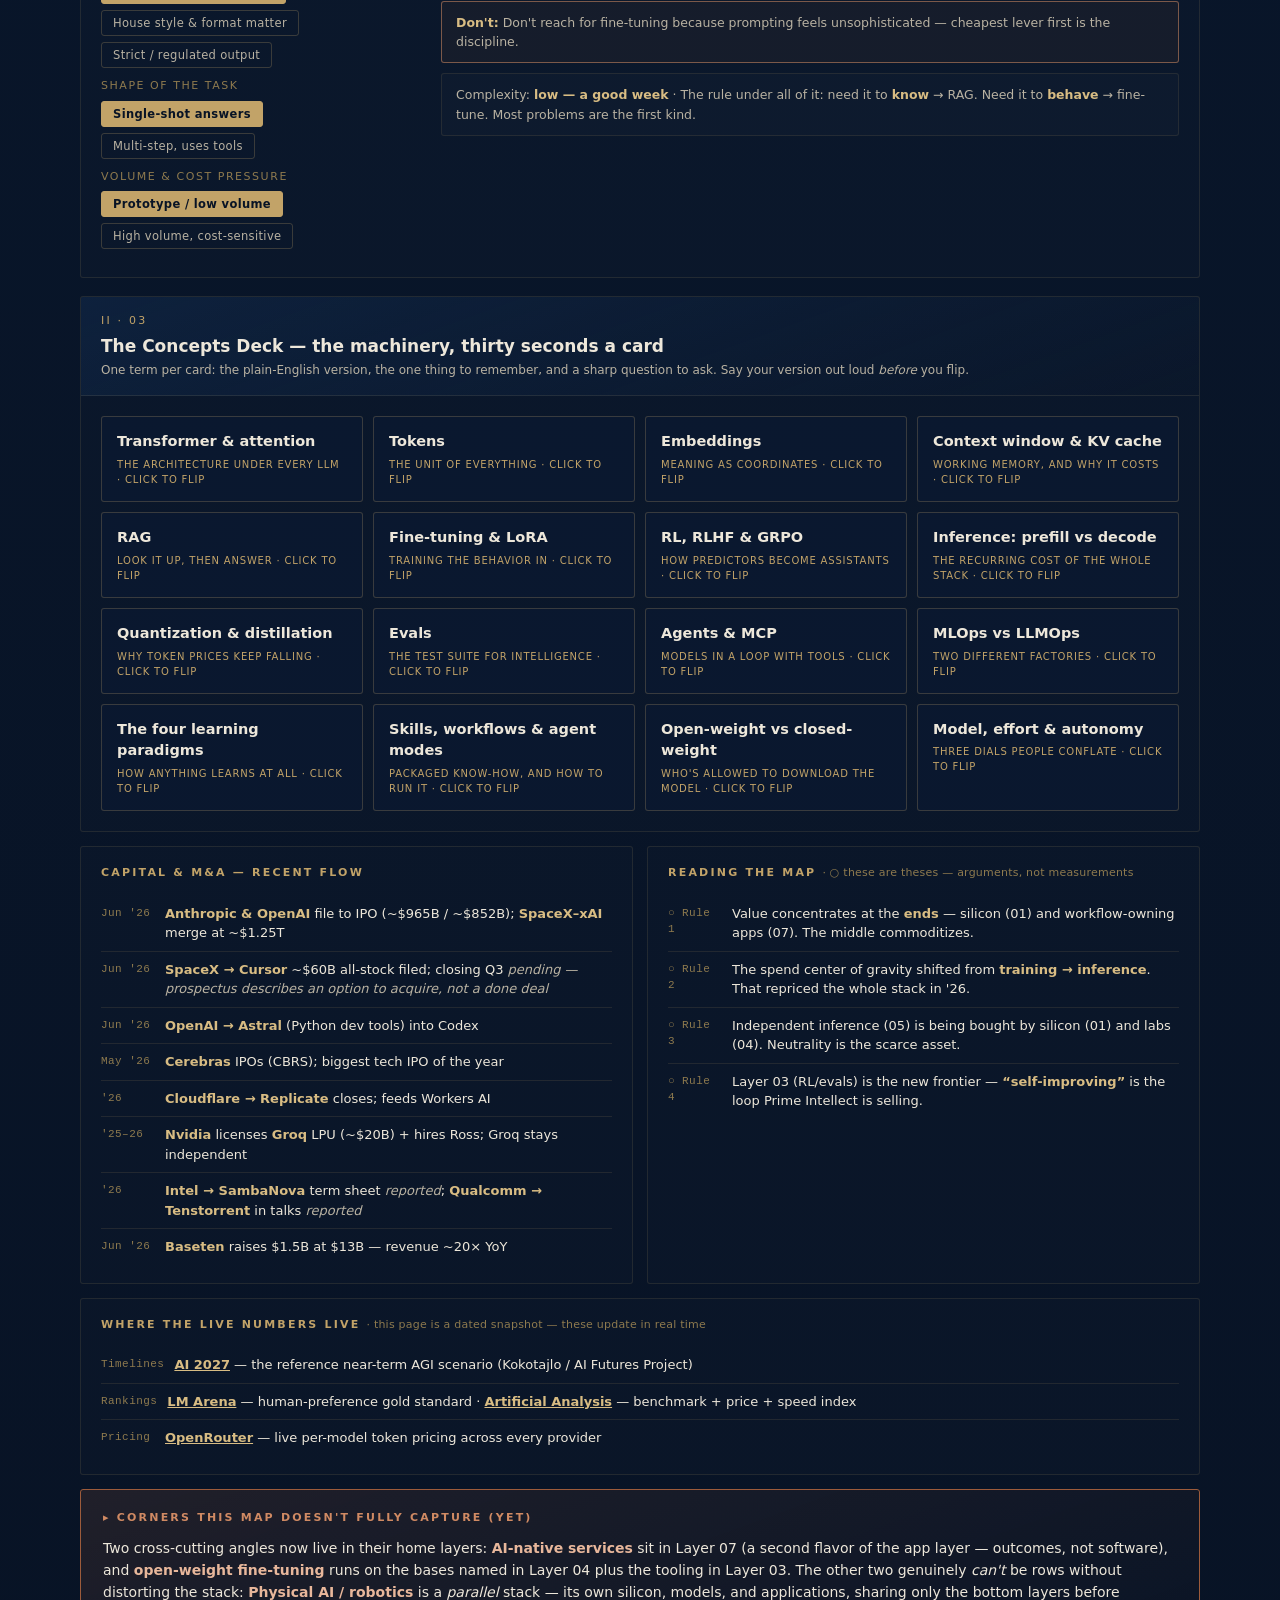
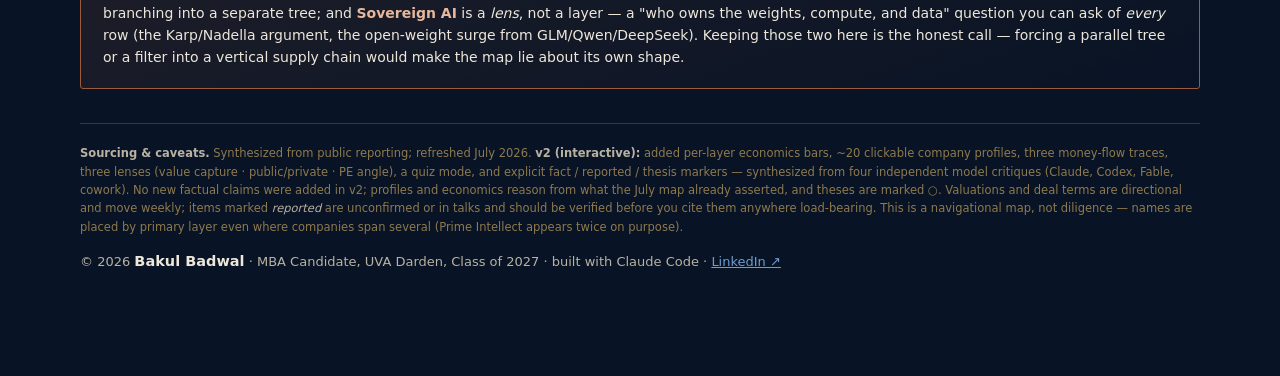
==== commit 5c5e21dc: "Style masthead bench link to match gold accent Co-Authored-By: Claude Opus 4.8 <noreply@anthropic.co" ====
--- a/index.html
+++ b/index.html
@@ -28,7 +28,7 @@
     <p class="eyebrow">Field Atlas · The AI Sector · v3 Interactive</p>
     <h1 class="serif">The Stack,<br>bottom&nbsp;to&nbsp;<em>top</em>.</h1>
     <p class="lede">Seven layers from sand to software. Intelligence is manufactured at the bottom and refined upward; capital flows the other way — where a name sits determines what it can charge, what it can defend, and who can eat it.</p>
-    <p class="lede" style="margin-top:12px">Below the map, the <a href="#bench">Operator's Bench</a> lets you run the numbers yourself: what your own AI usage costs, how to adapt a model, and a concepts deck for the machinery underneath.</p>
+    <p class="lede" style="margin-top:12px">Below the map, the <a href="#bench" style="color:var(--gold-bright)">Operator's Bench</a> lets you run the numbers yourself: what your own AI usage costs, how to adapt a model, and a concepts deck for the machinery underneath.</p>
     <div class="meta" id="metaLine"></div>
   </header>
 
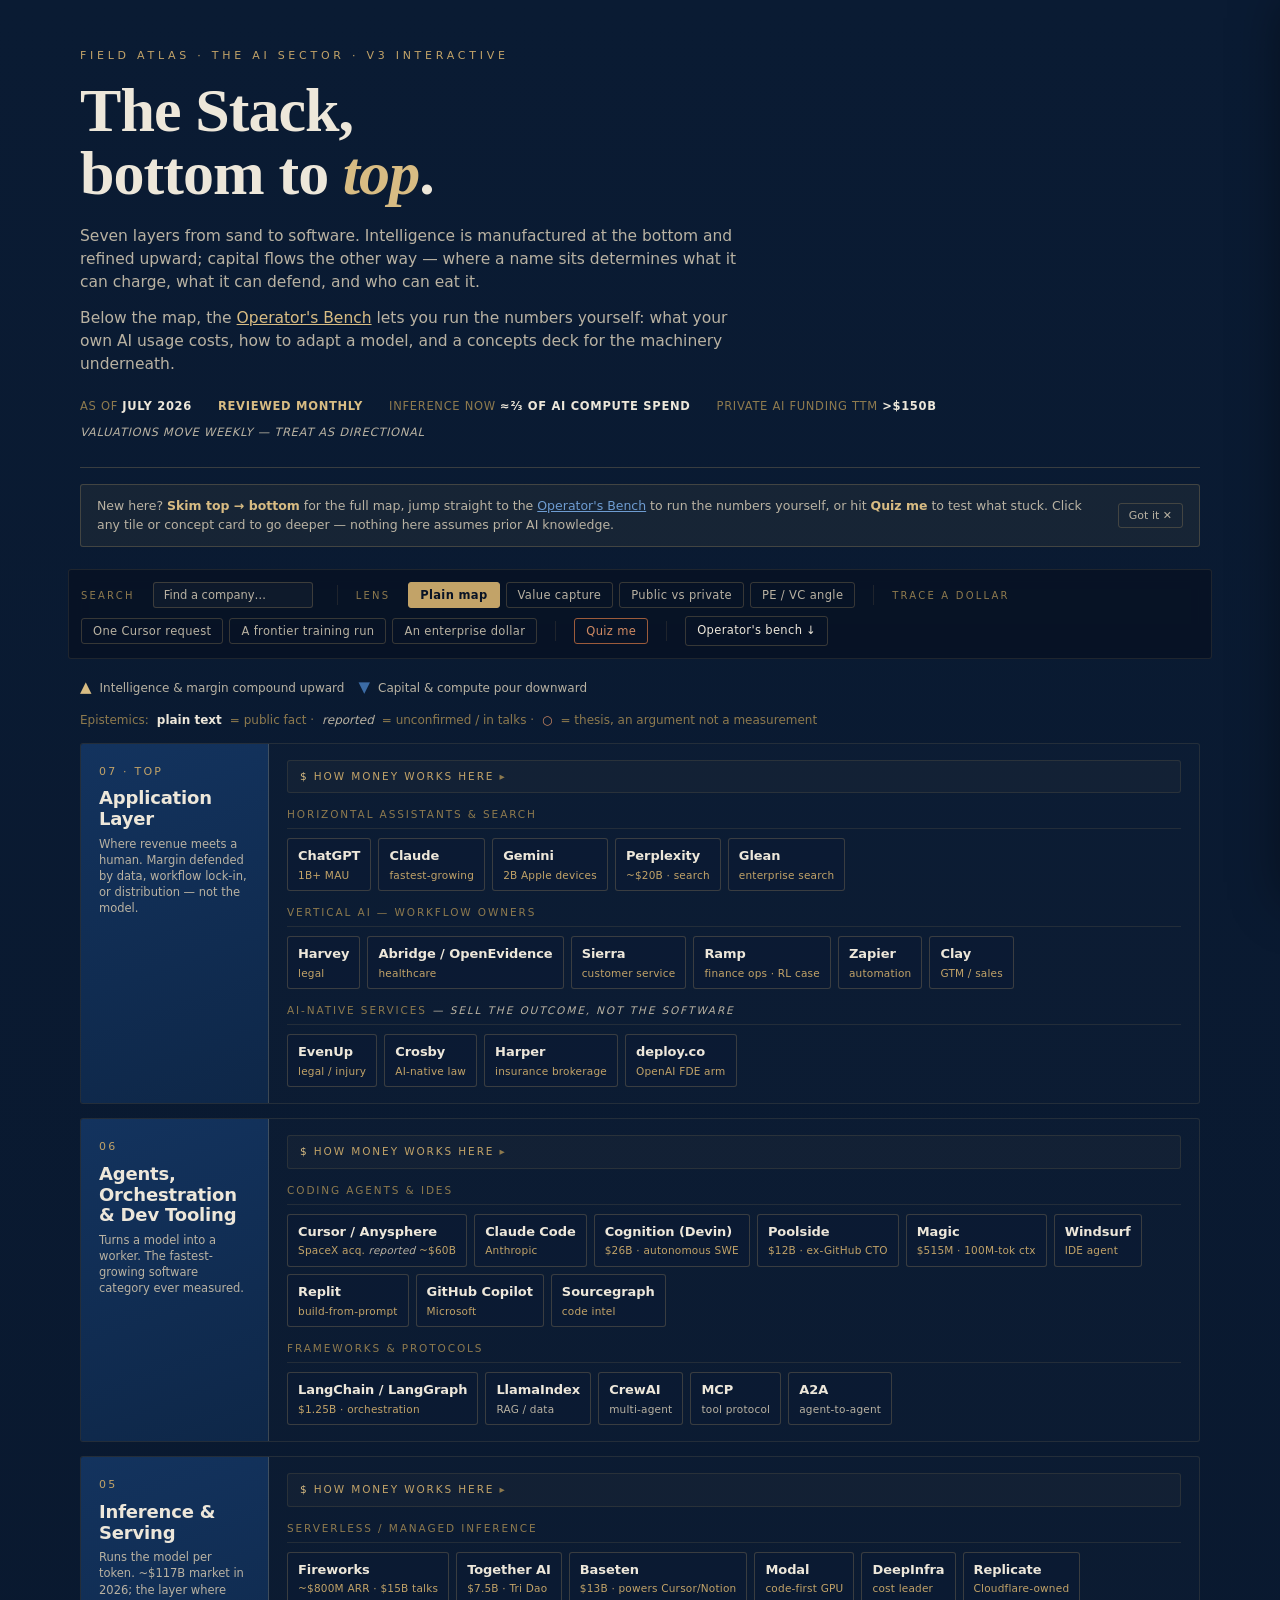
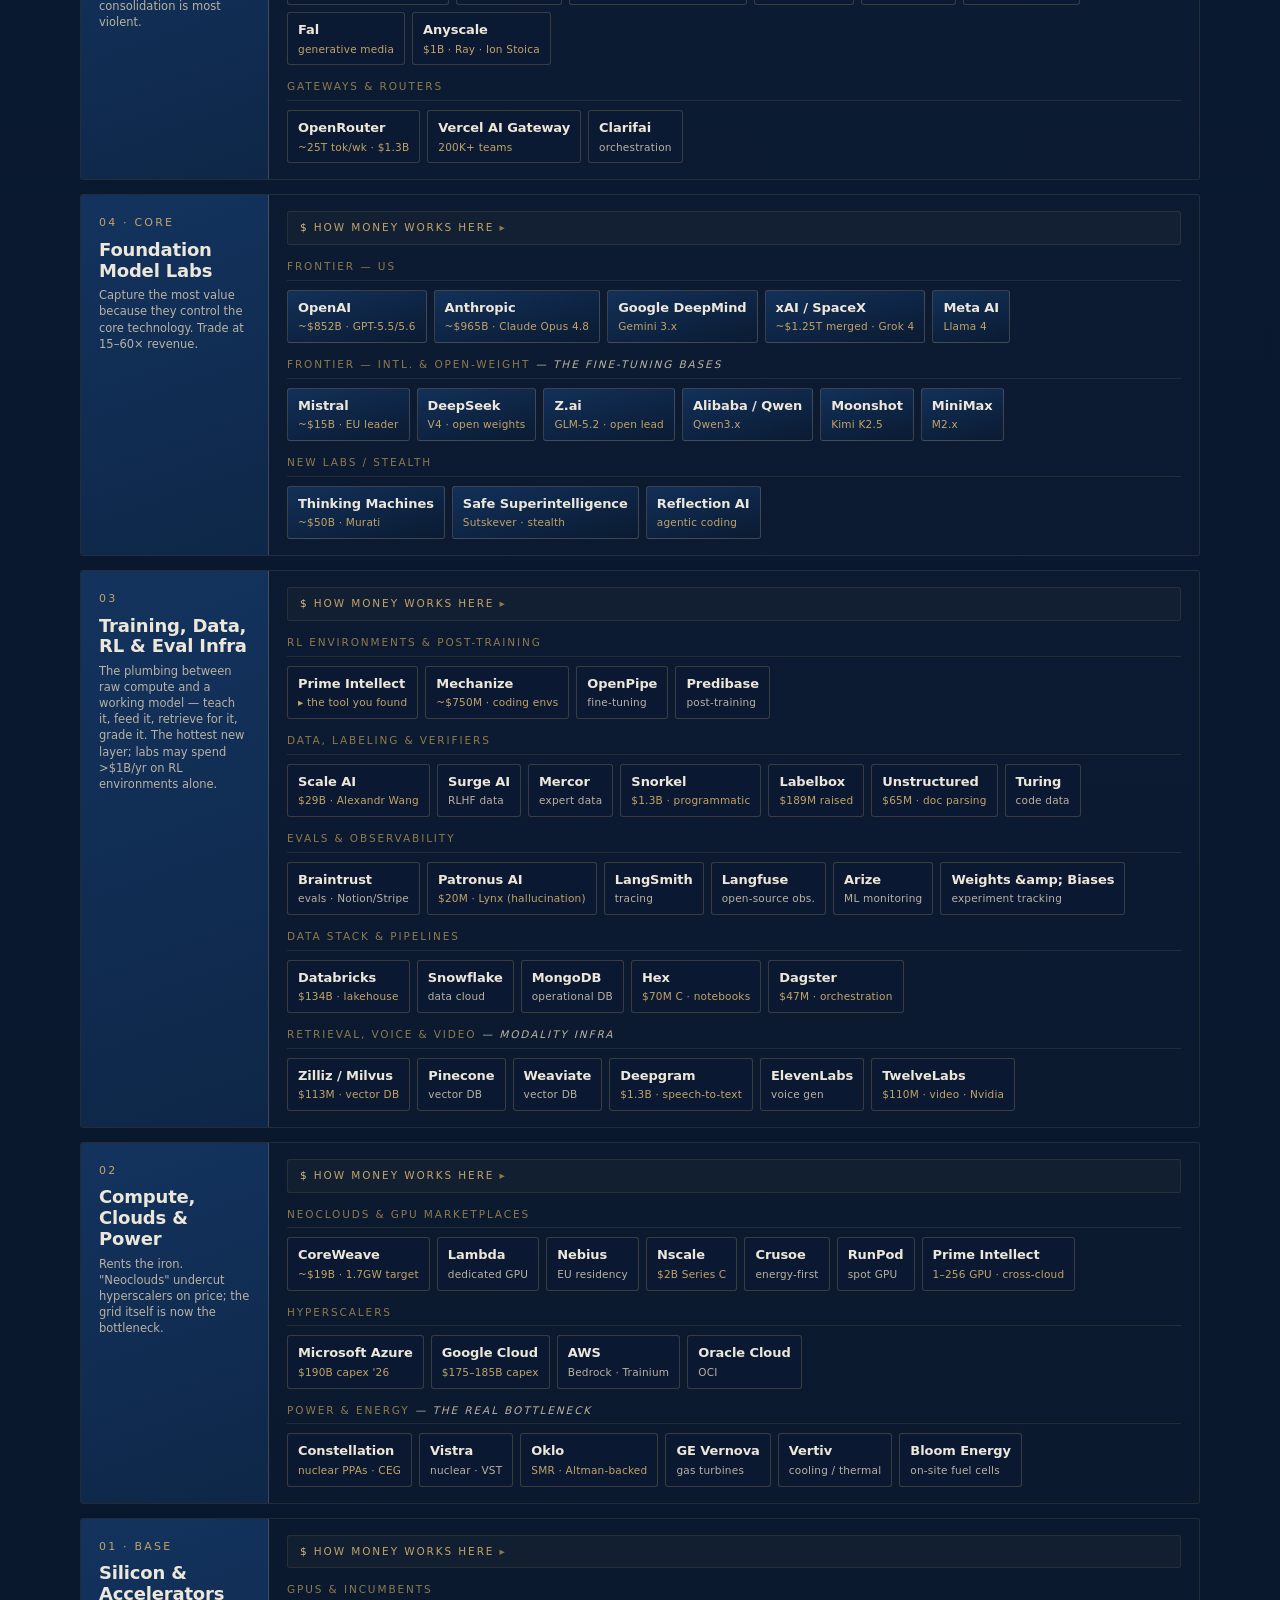
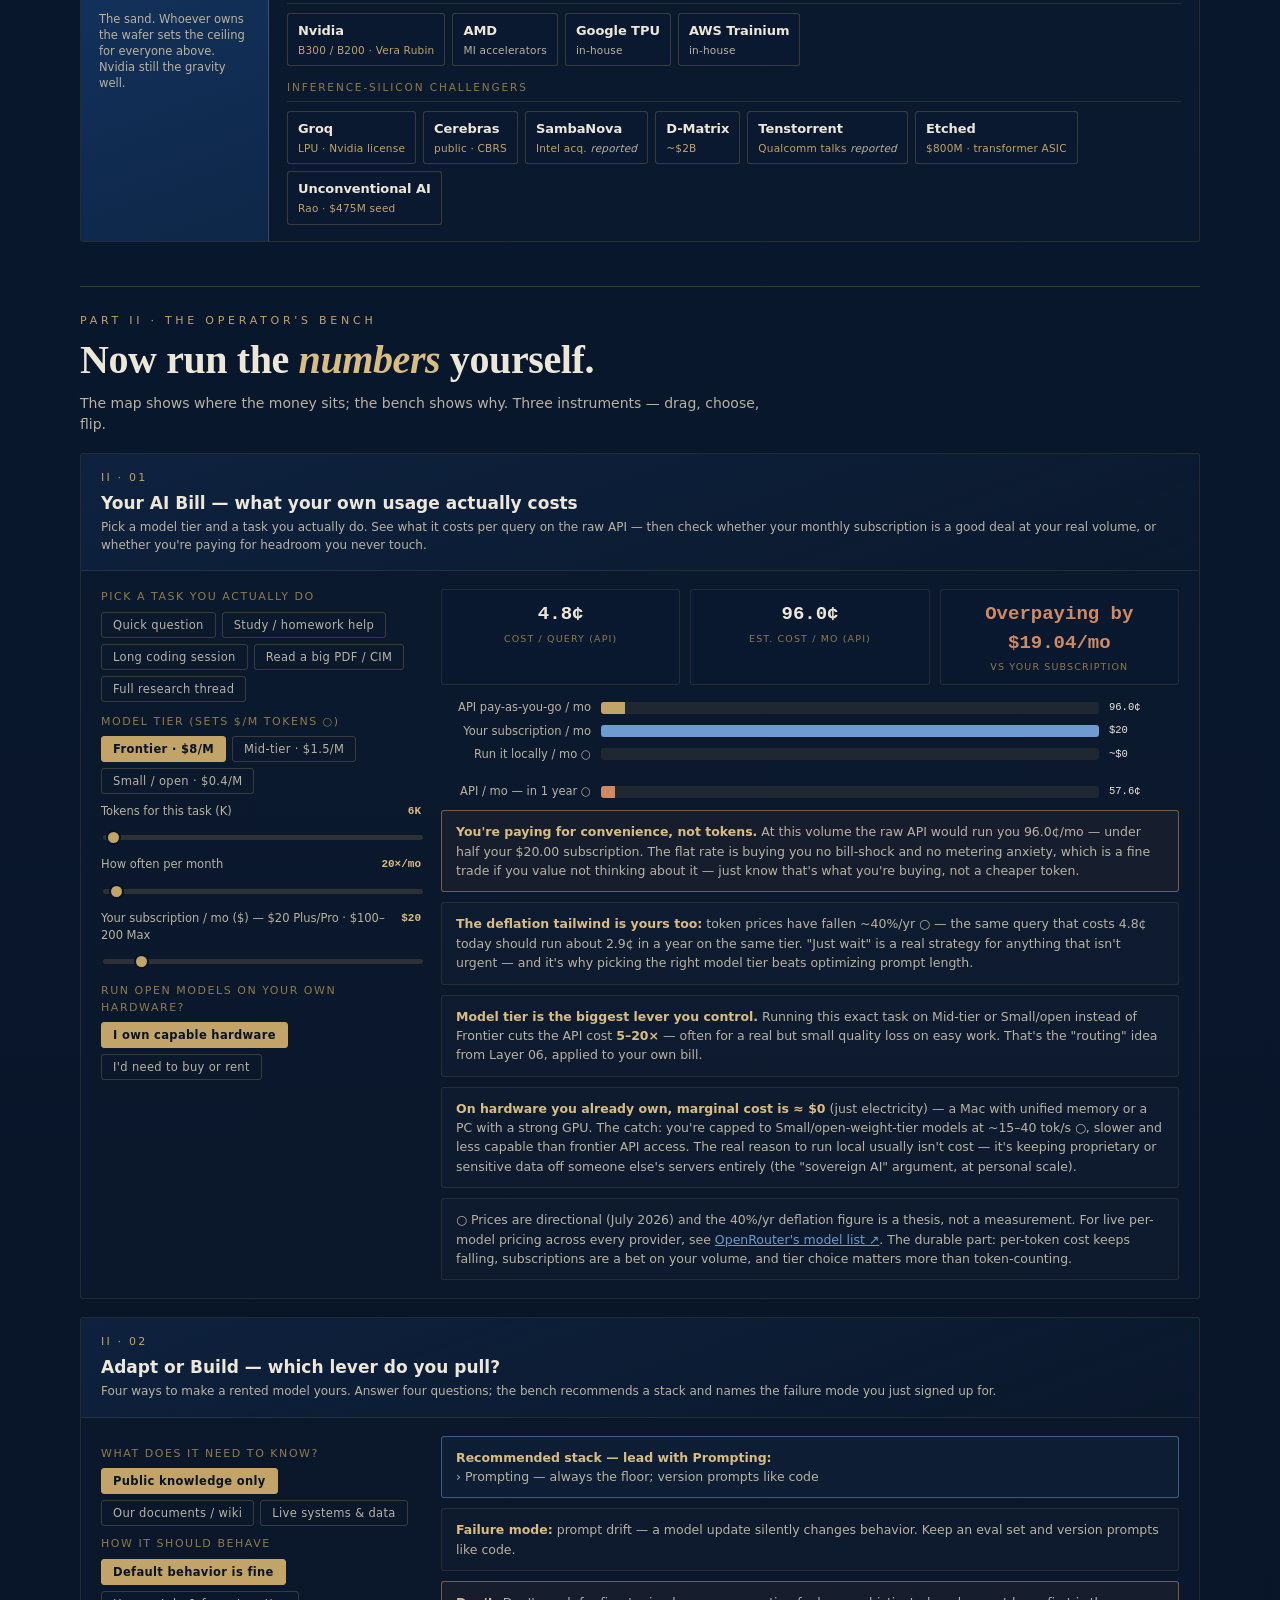
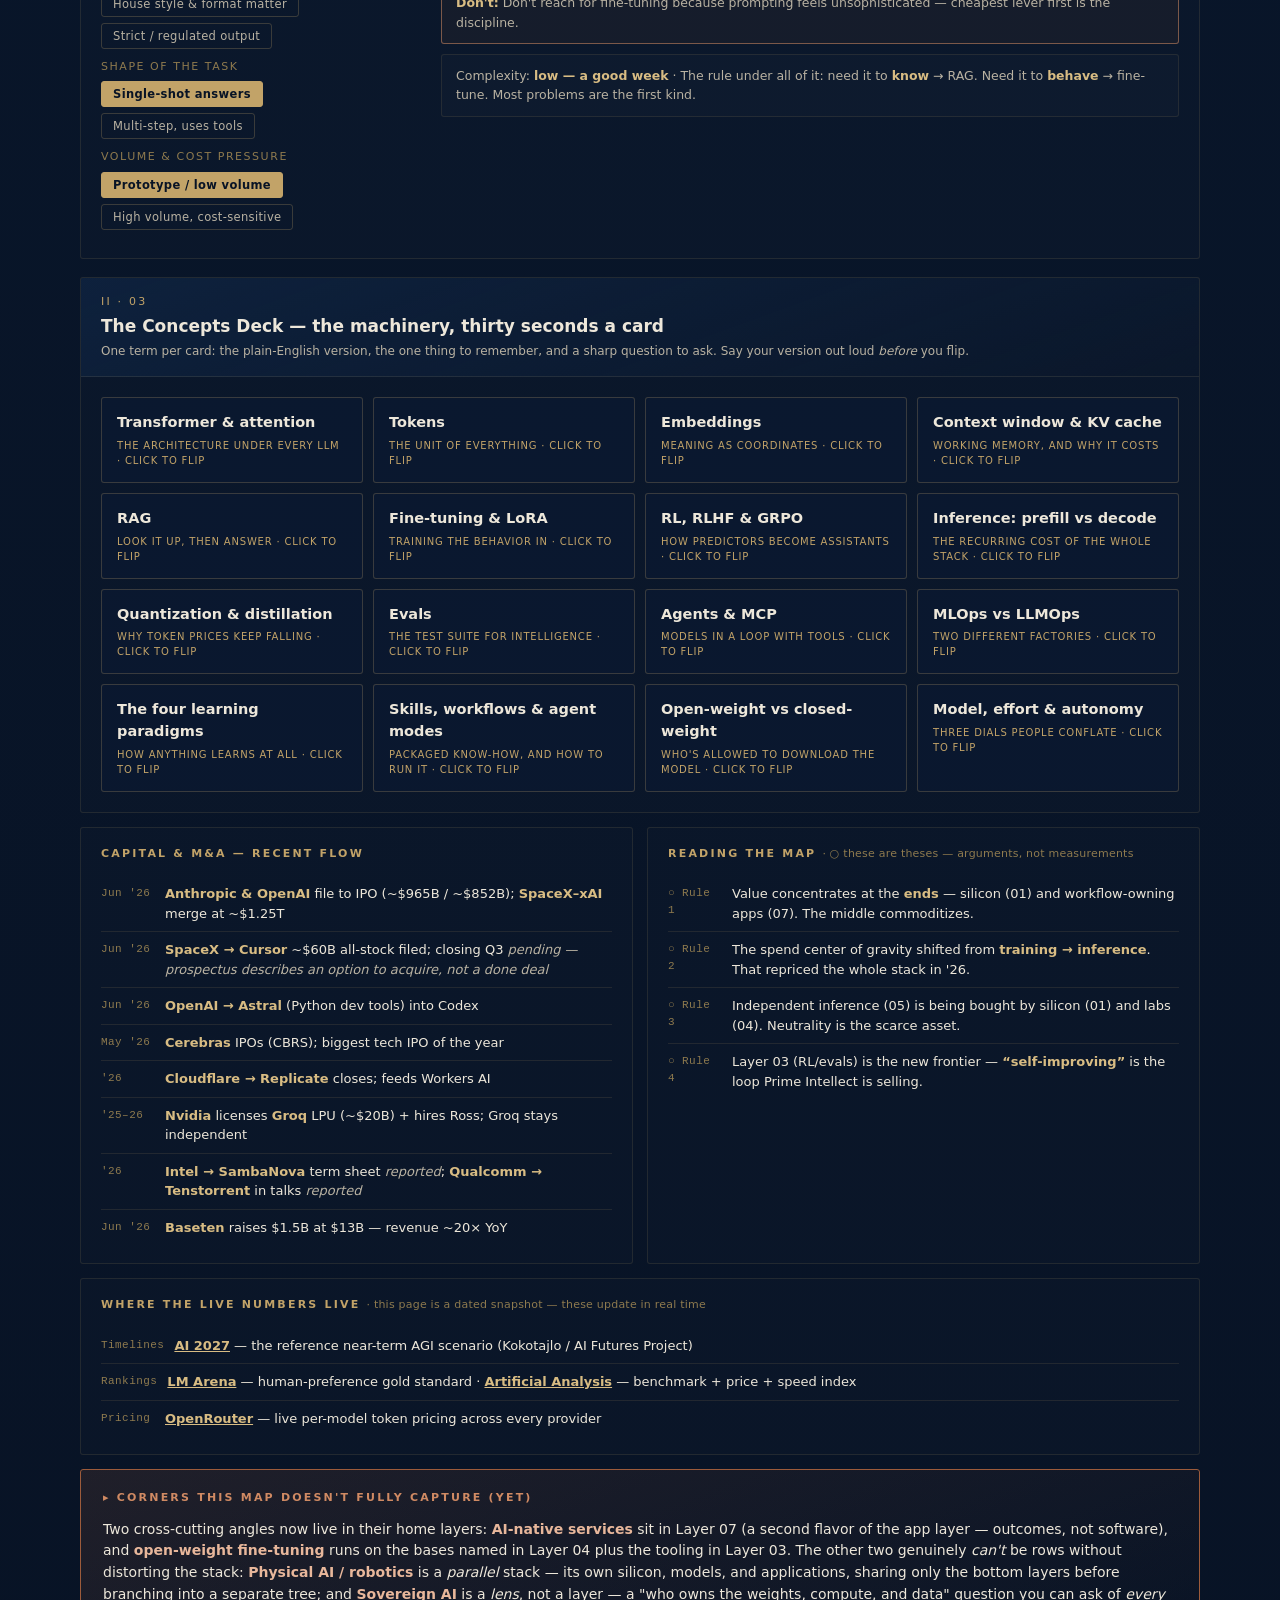
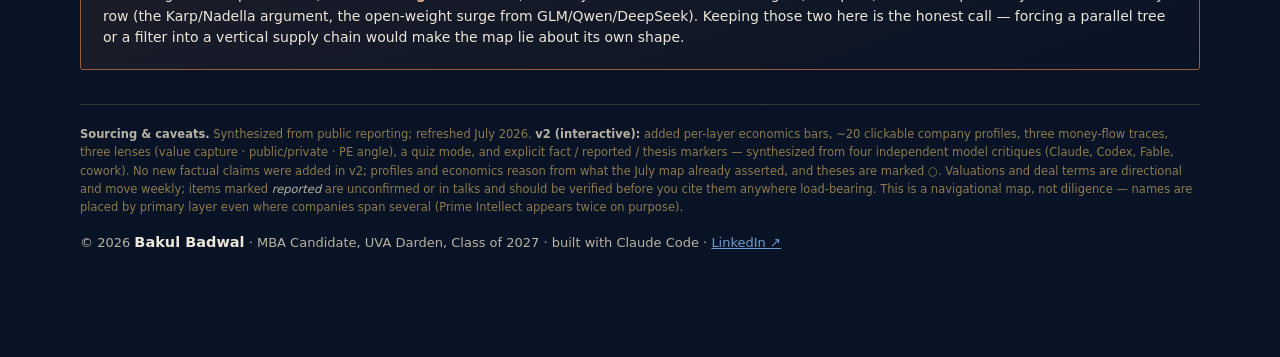
==== commit 1a41af02: "Generalize local-hardware framing beyond Mac; address compute rental - 'Run open models on your own " ====
--- a/index.html
+++ b/index.html
@@ -93,7 +93,7 @@
           <div class="qlab" style="font-size:11px;letter-spacing:.14em;text-transform:uppercase;color:var(--gold-dim);margin:12px 0 6px">Model tier (sets $/M tokens ○)</div>
           <div class="bseg" id="tmClass"></div>
           <div id="tmSliders"></div>
-          <div class="qlab" style="font-size:11px;letter-spacing:.14em;text-transform:uppercase;color:var(--gold-dim);margin:12px 0 6px">Running it on your own machine?</div>
+          <div class="qlab" style="font-size:11px;letter-spacing:.14em;text-transform:uppercase;color:var(--gold-dim);margin:12px 0 6px">Run open models on your own hardware?</div>
           <div class="bseg" id="tmLocal"></div>
         </div>
         <div>
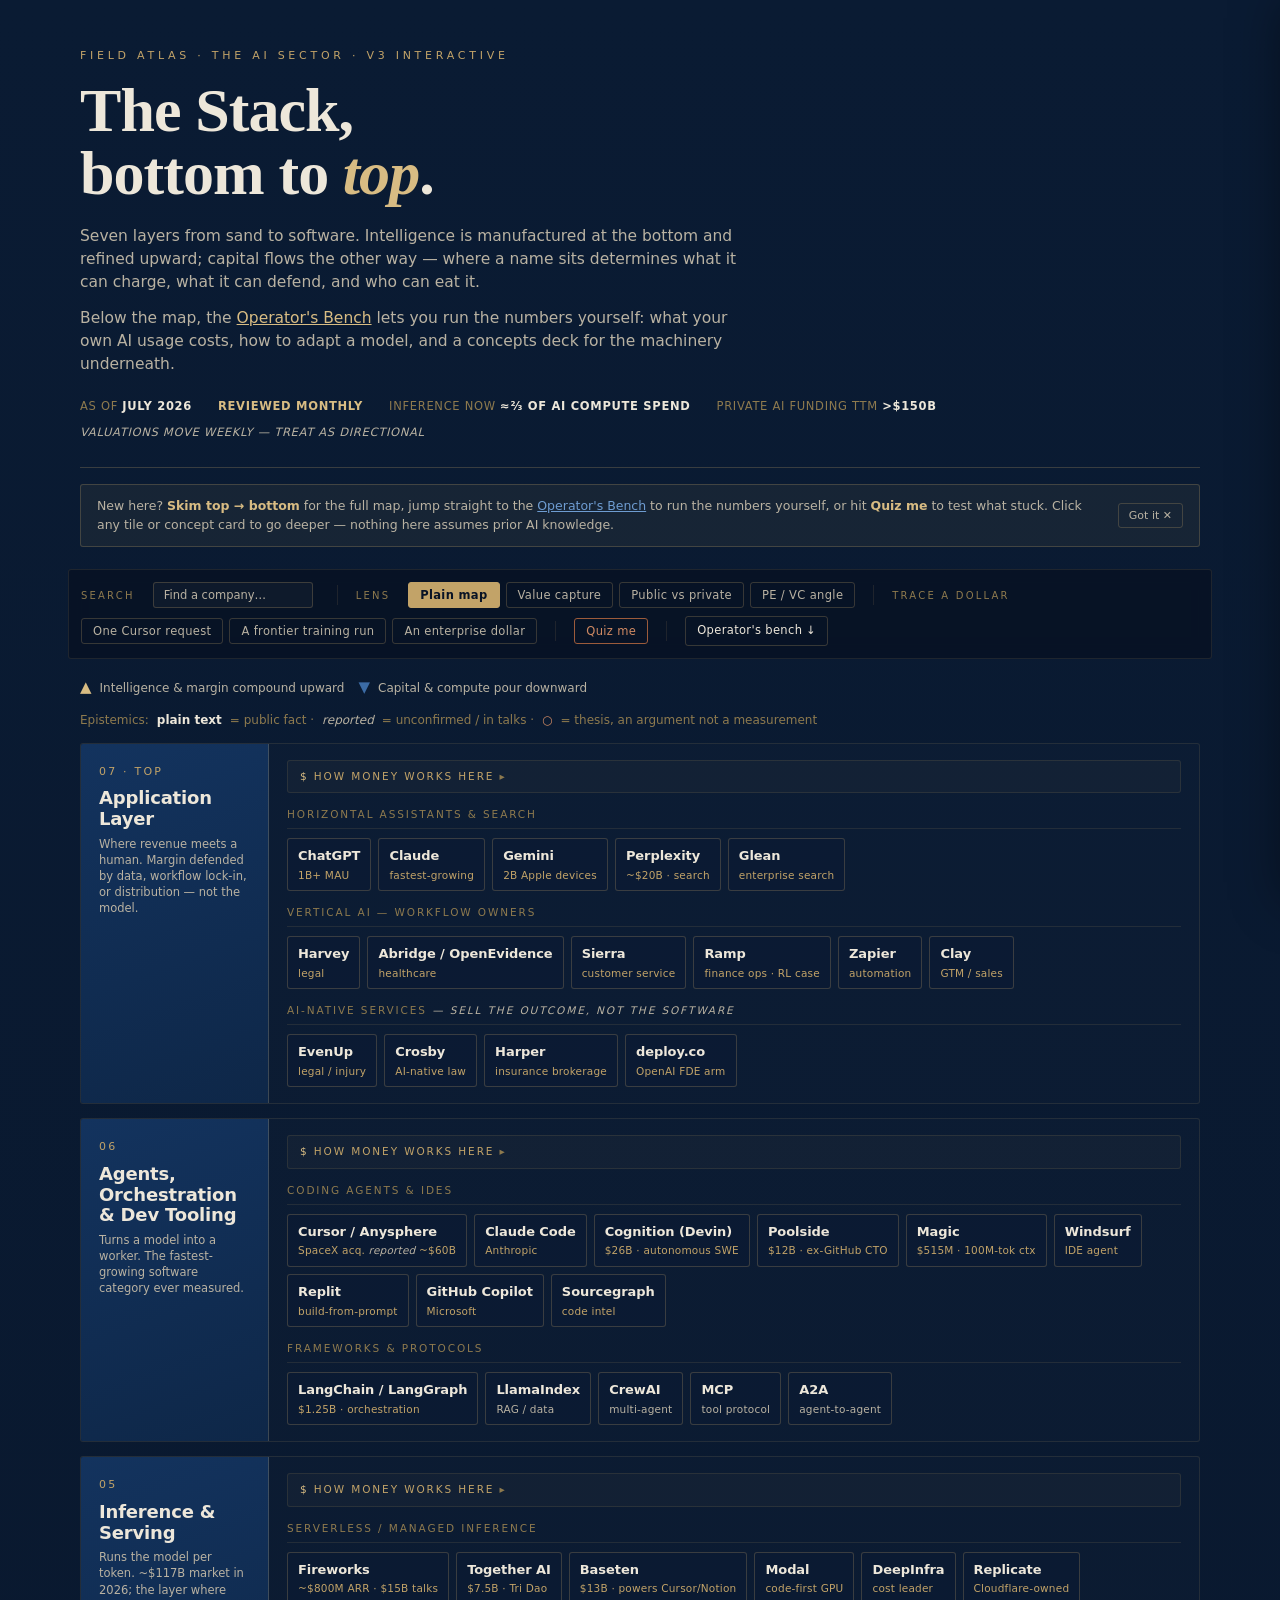
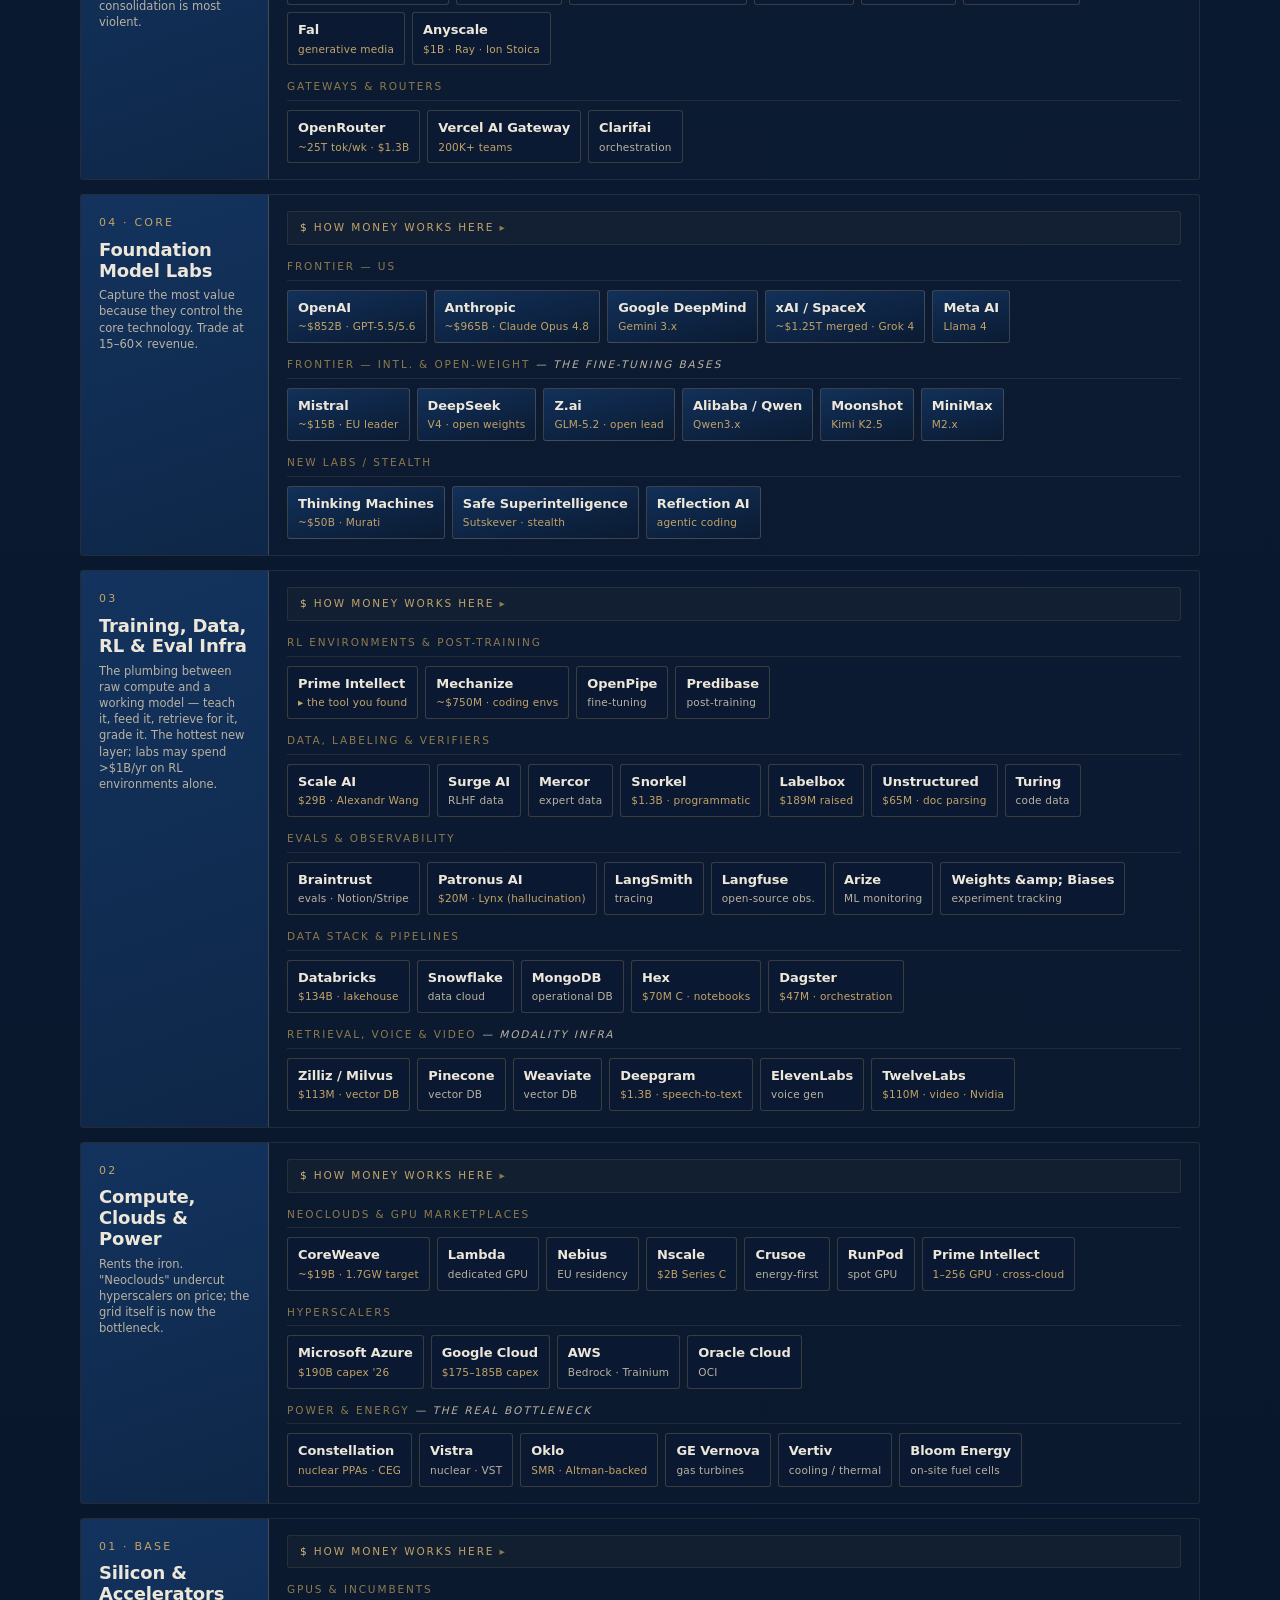
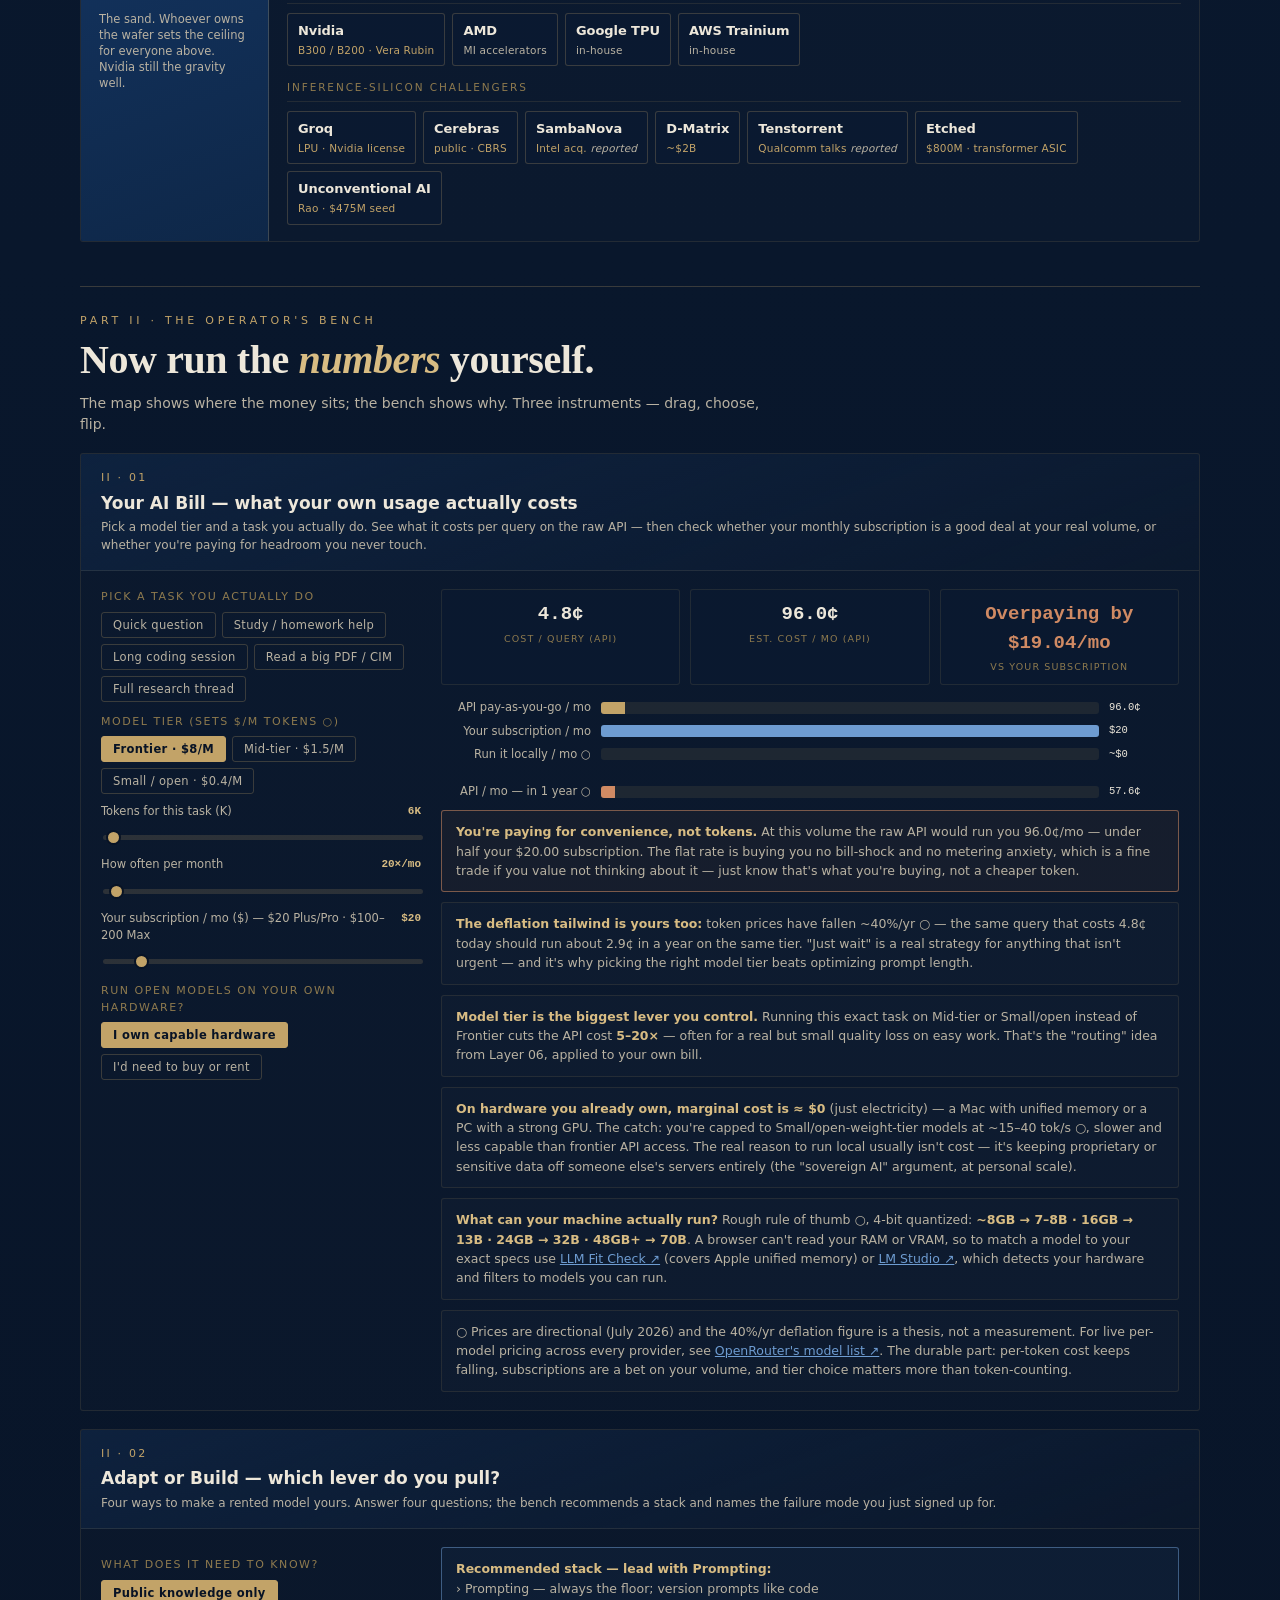
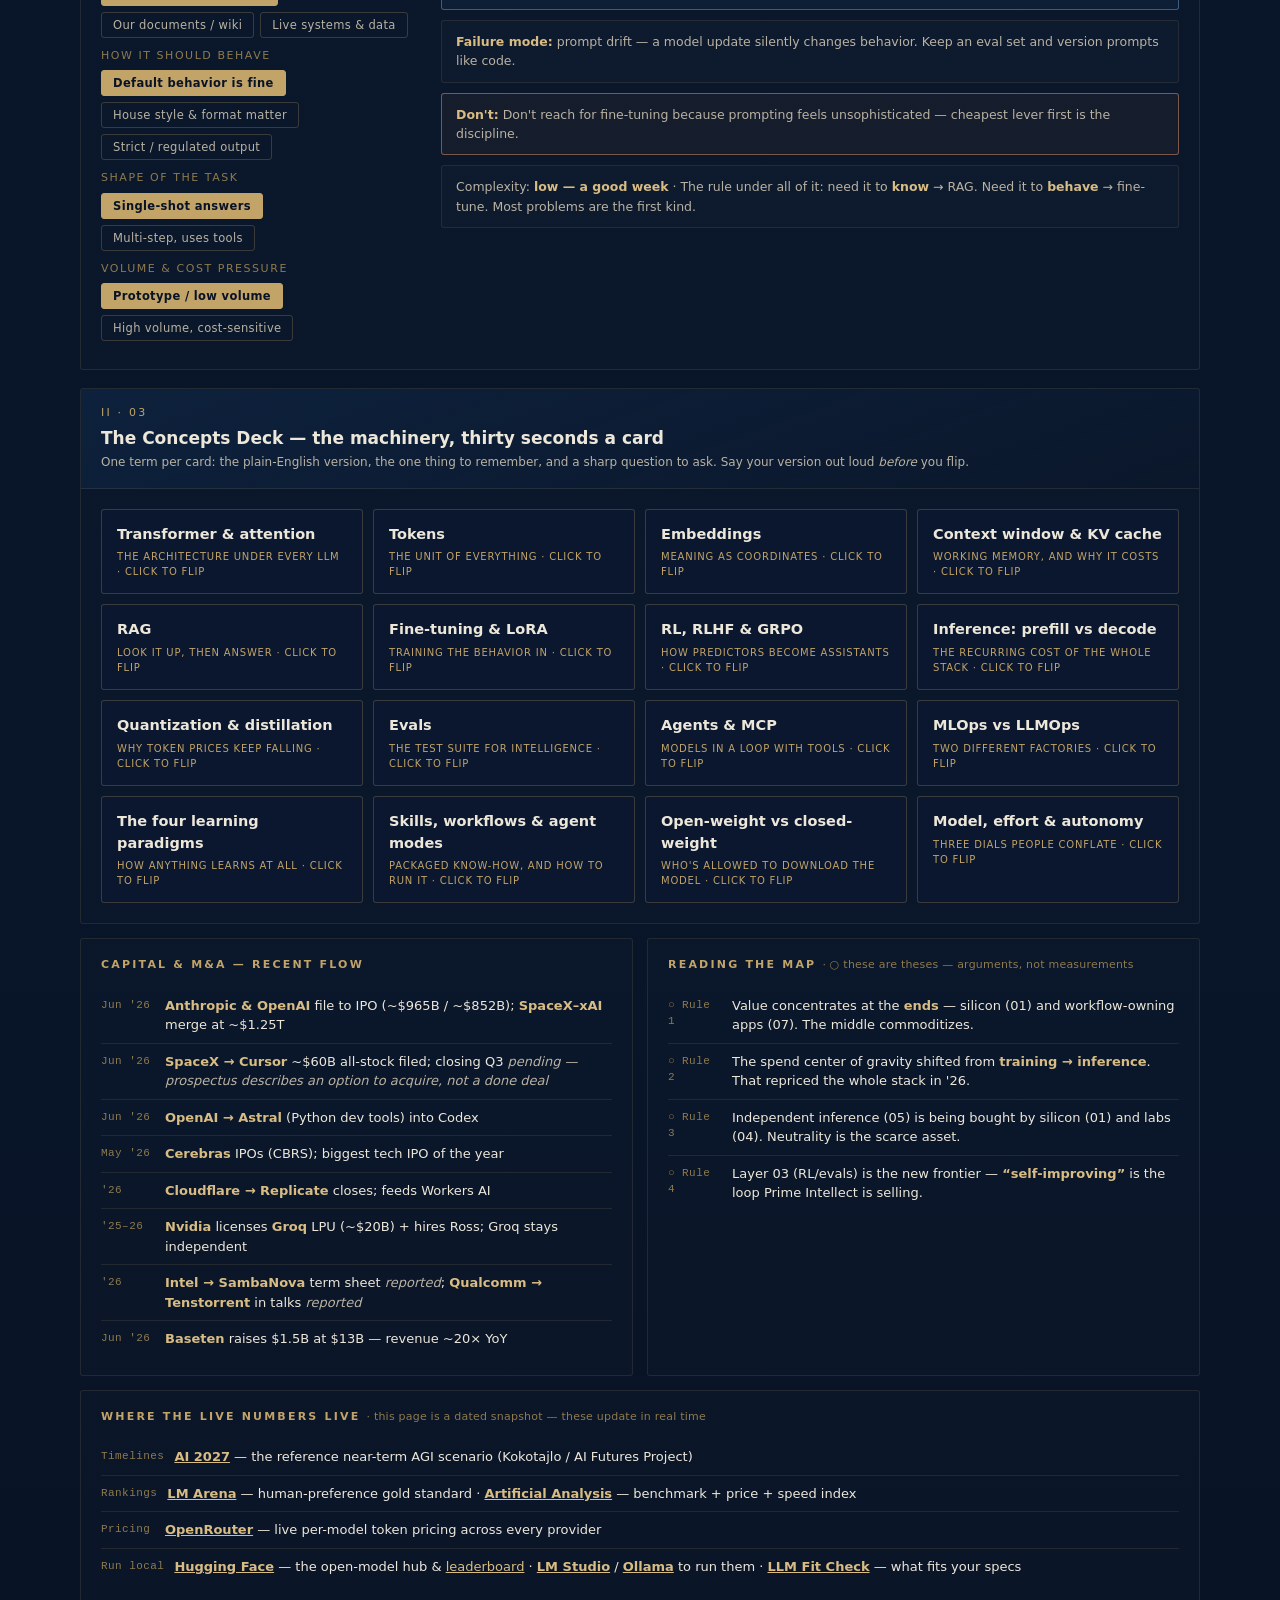
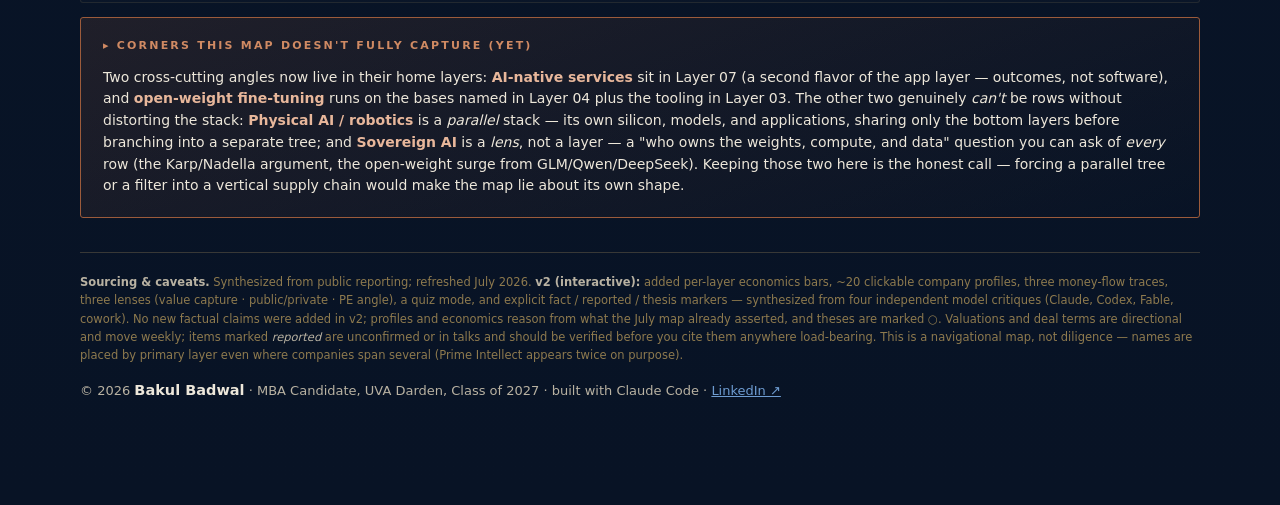
==== commit bccae0a8: "Add local-model resources: what-fits-your-specs guidance + Hugging Face - Token meter (own-hardware)" ====
--- a/index.html
+++ b/index.html
@@ -150,6 +150,7 @@
       <li><span class="d mono">Timelines</span><span class="t"><b><a href="https://ai-2027.com/" target="_blank" rel="noopener" style="color:var(--gold-bright)">AI 2027</a></b> — the reference near-term AGI scenario (Kokotajlo / AI Futures Project)</span></li>
       <li><span class="d mono">Rankings</span><span class="t"><b><a href="https://lmarena.ai/" target="_blank" rel="noopener" style="color:var(--gold-bright)">LM Arena</a></b> — human-preference gold standard · <b><a href="https://artificialanalysis.ai/" target="_blank" rel="noopener" style="color:var(--gold-bright)">Artificial Analysis</a></b> — benchmark + price + speed index</span></li>
       <li><span class="d mono">Pricing</span><span class="t"><b><a href="https://openrouter.ai/models" target="_blank" rel="noopener" style="color:var(--gold-bright)">OpenRouter</a></b> — live per-model token pricing across every provider</span></li>
+      <li><span class="d mono">Run local</span><span class="t"><b><a href="https://huggingface.co/models" target="_blank" rel="noopener" style="color:var(--gold-bright)">Hugging Face</a></b> — the open-model hub &amp; <a href="https://huggingface.co/open-llm-leaderboard" target="_blank" rel="noopener" style="color:var(--gold-bright)">leaderboard</a> · <b><a href="https://lmstudio.ai/" target="_blank" rel="noopener" style="color:var(--gold-bright)">LM Studio</a></b> / <b><a href="https://ollama.com/" target="_blank" rel="noopener" style="color:var(--gold-bright)">Ollama</a></b> to run them · <b><a href="https://llmfitcheck.com/" target="_blank" rel="noopener" style="color:var(--gold-bright)">LLM Fit Check</a></b> — what fits your specs</span></li>
     </ul>
   </div>
 
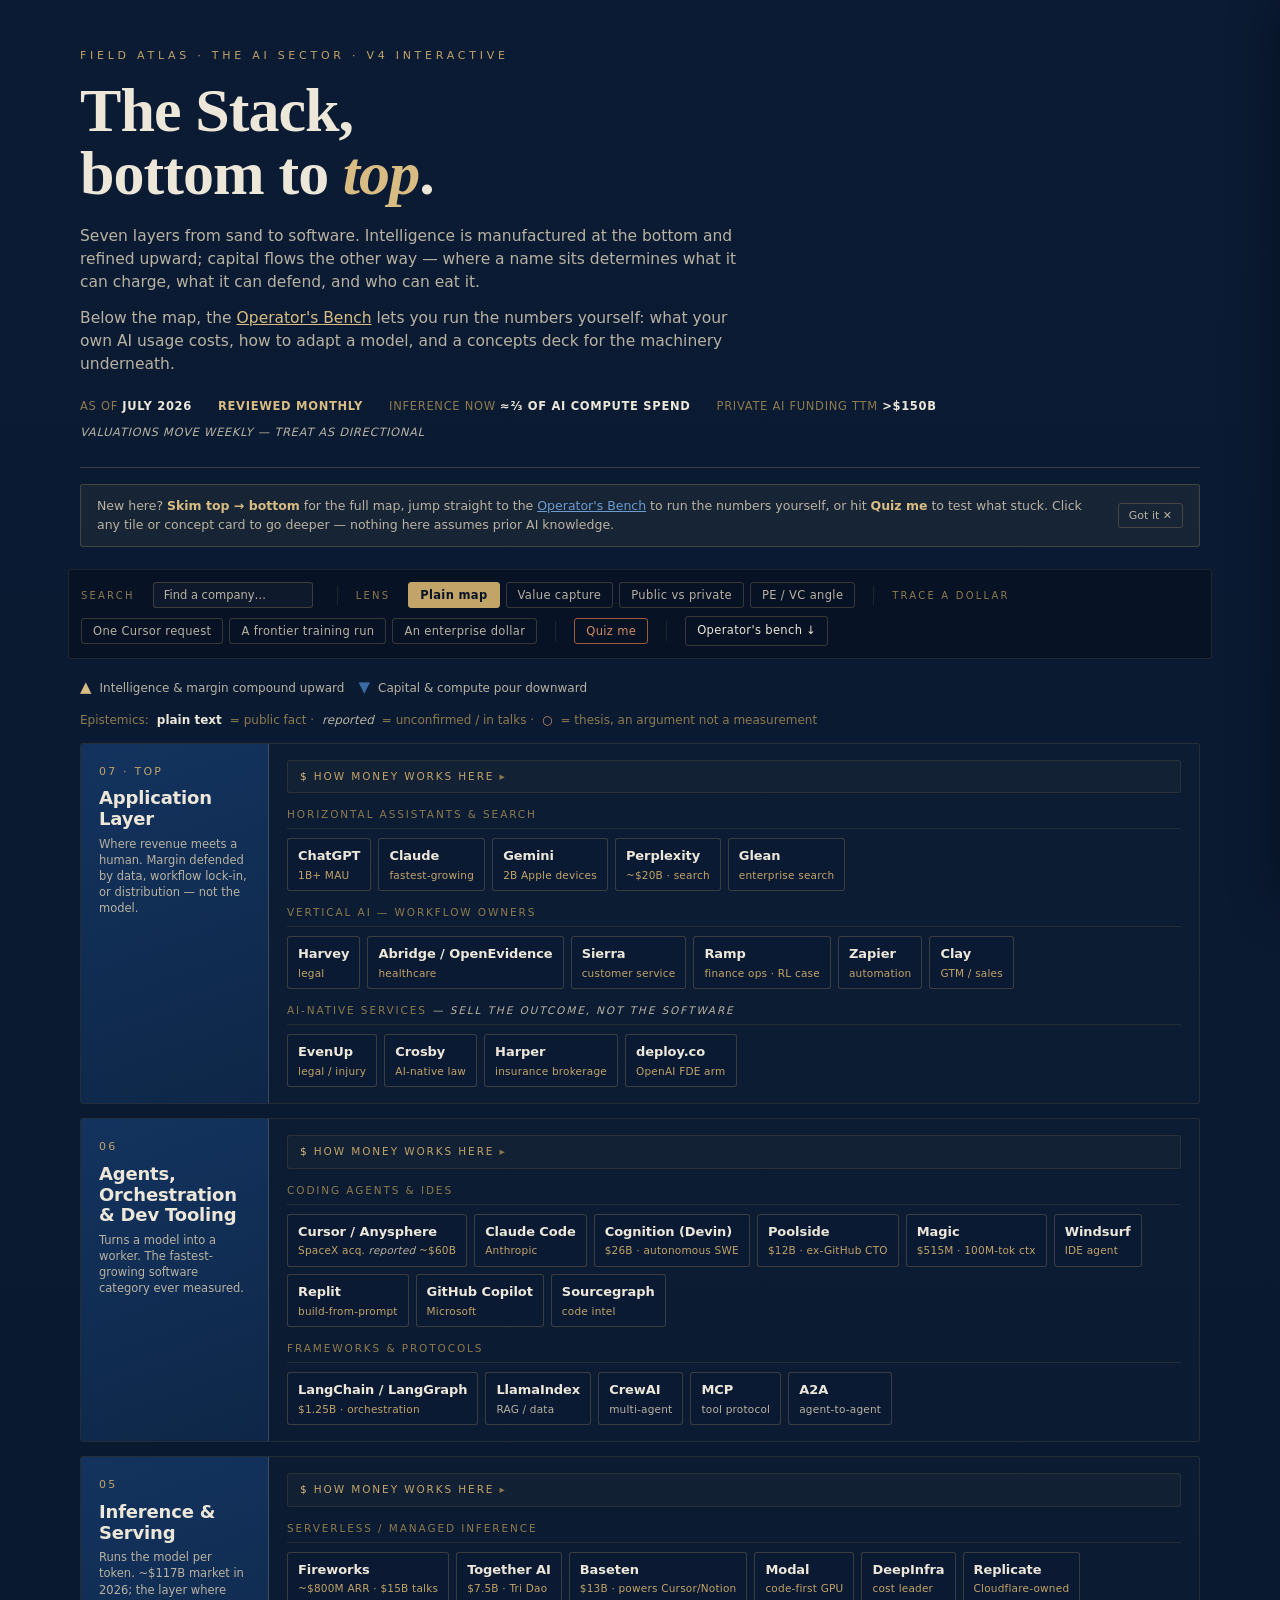
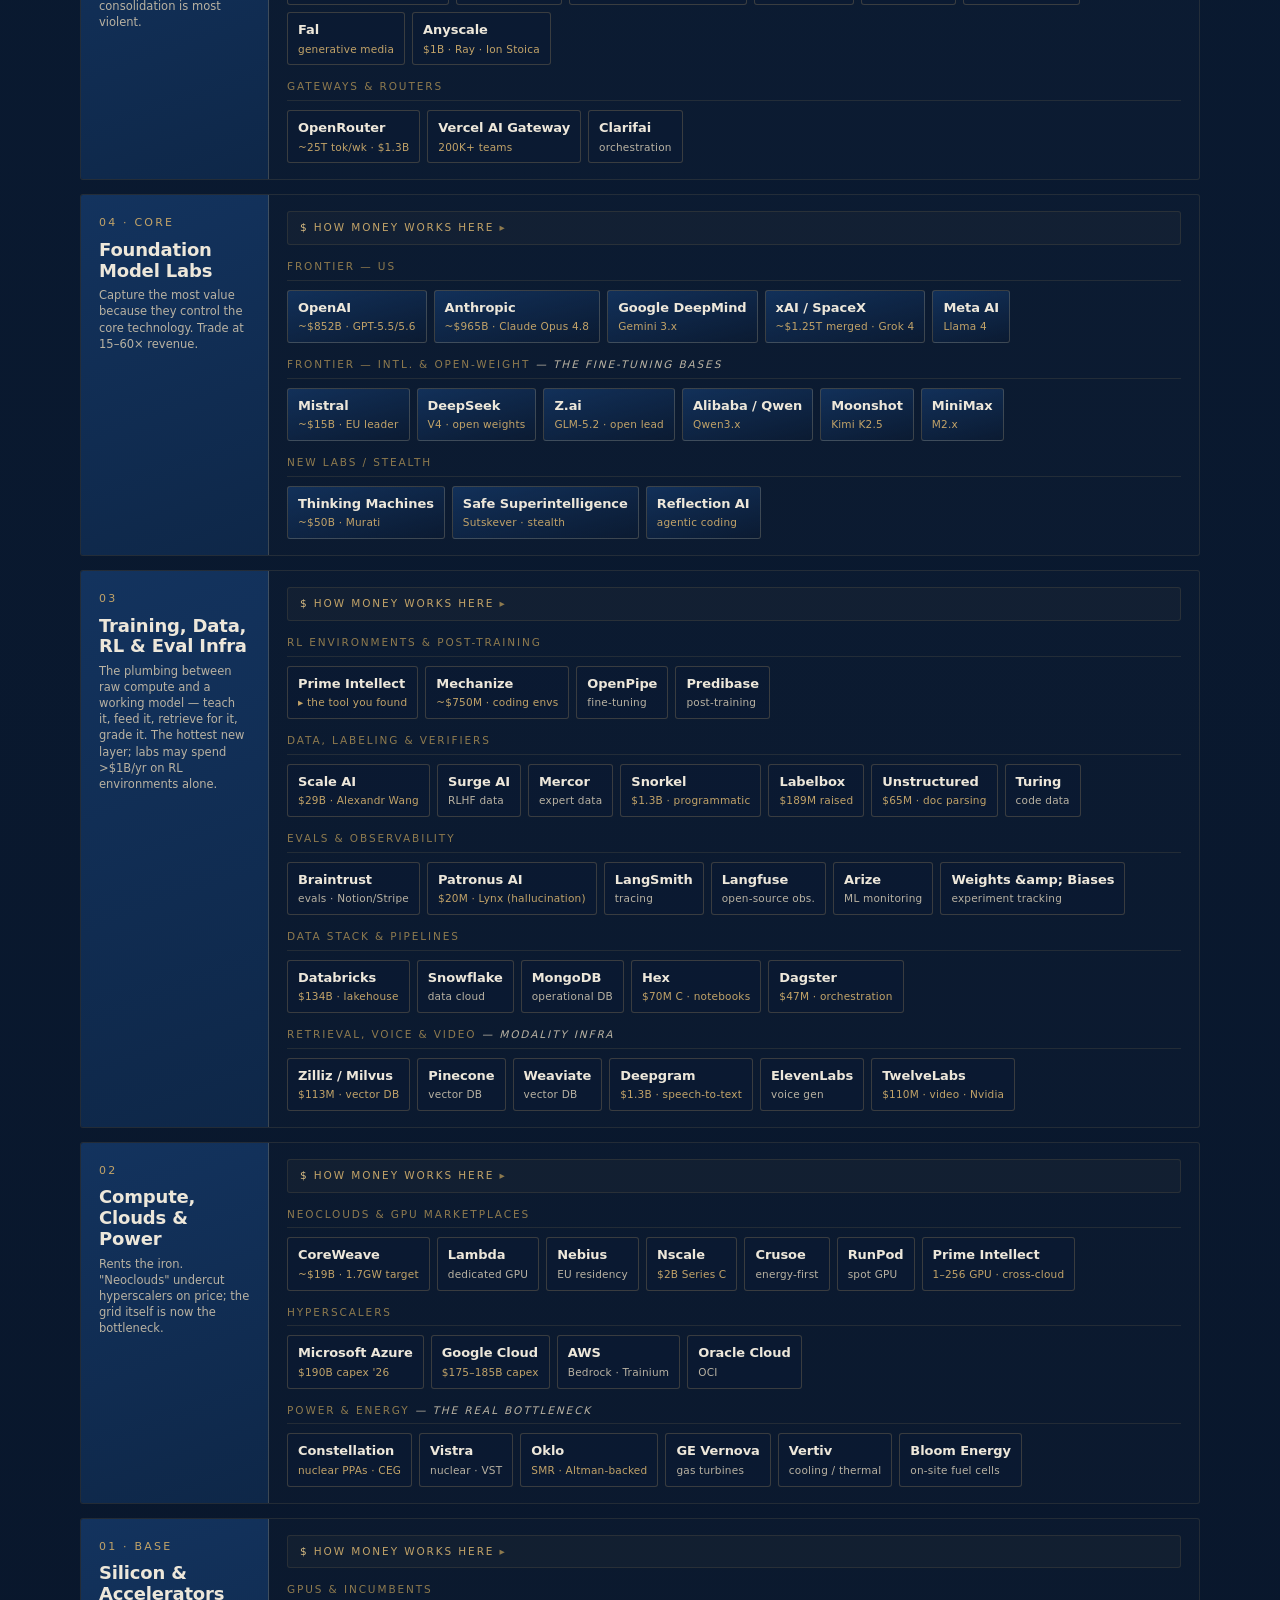
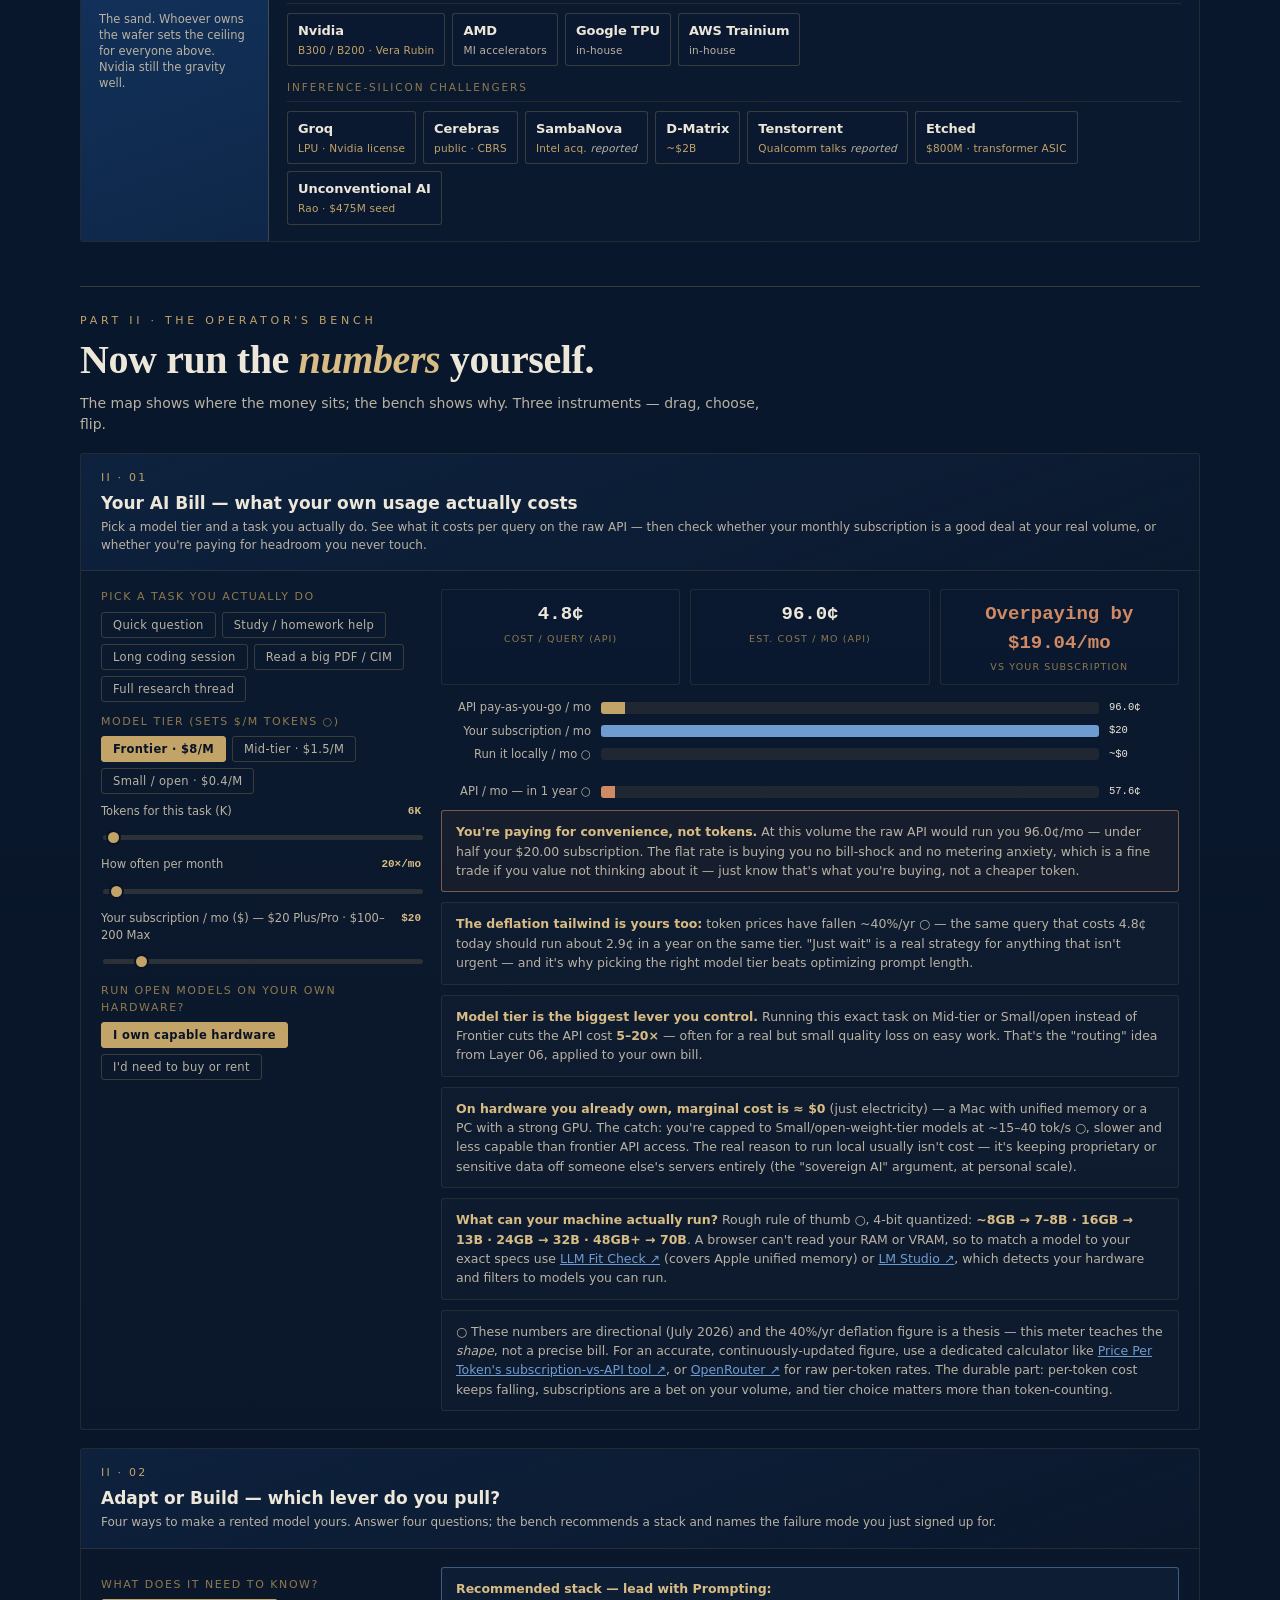
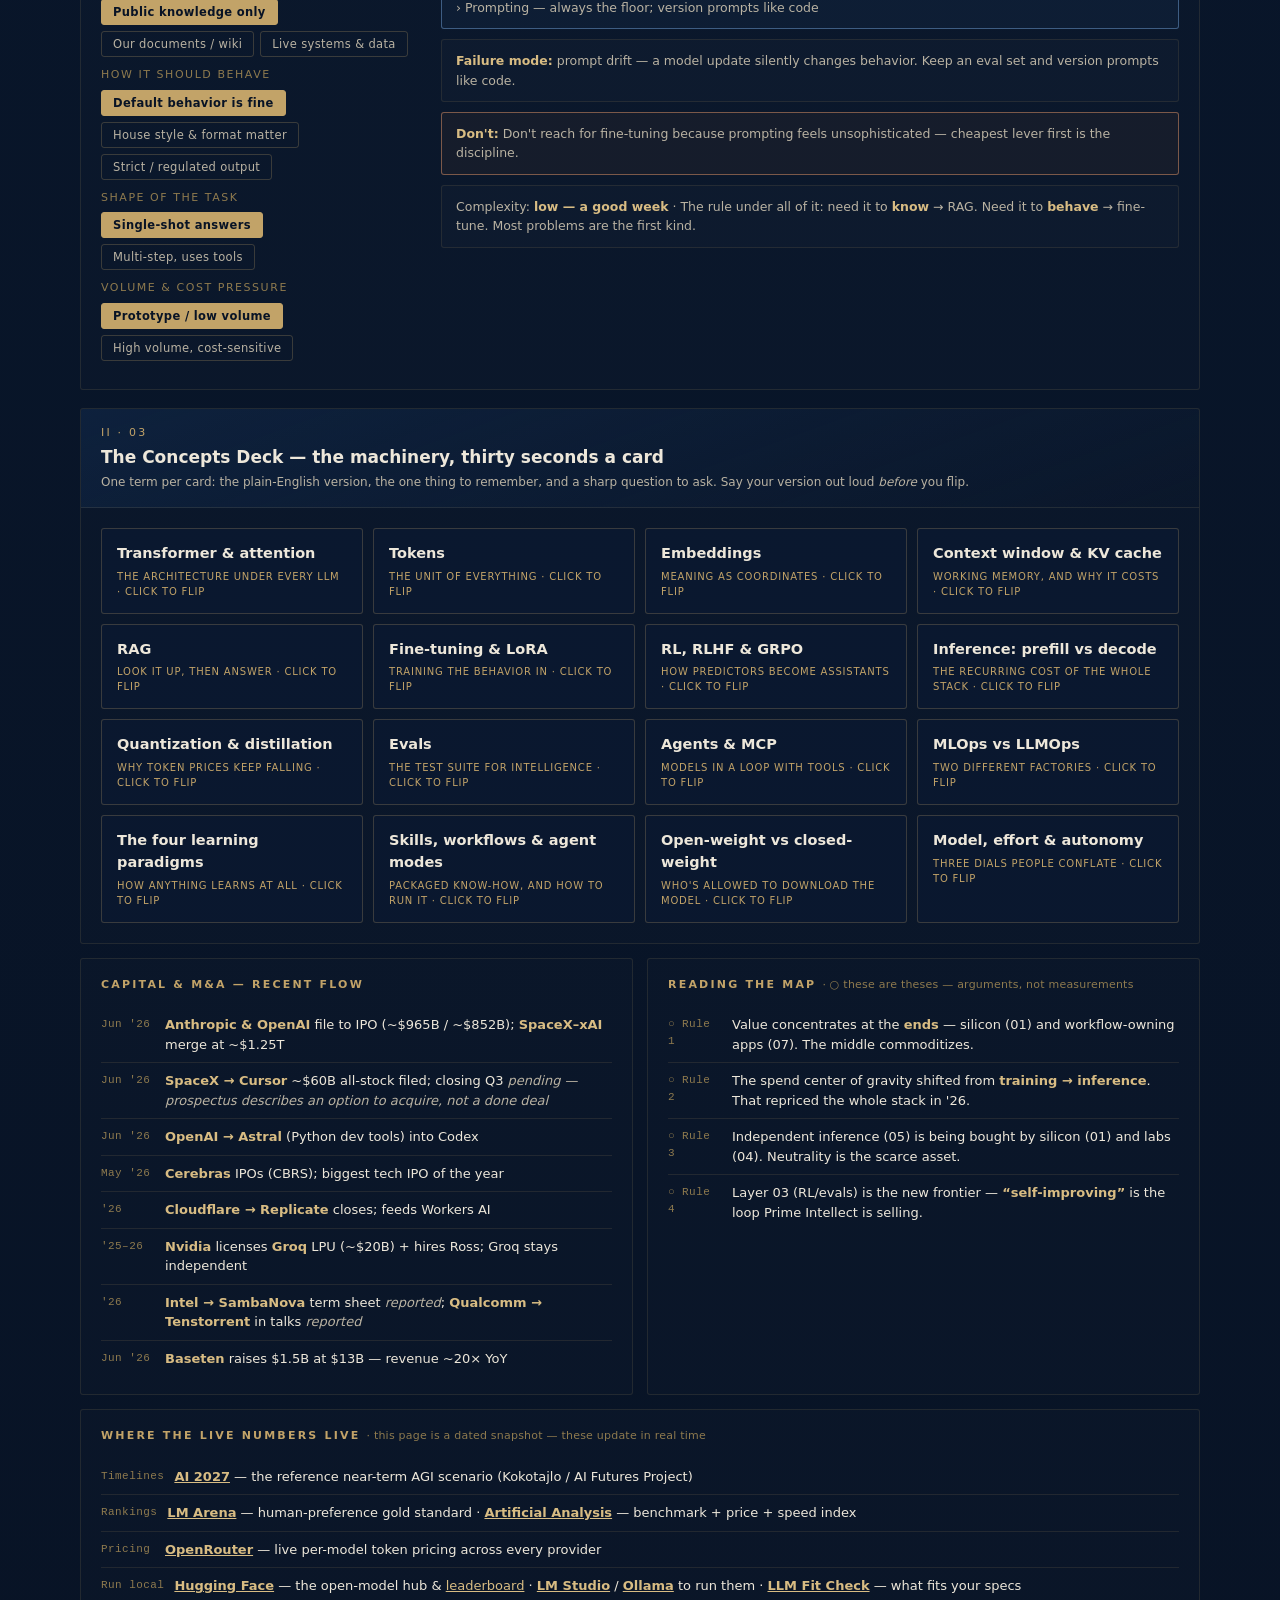
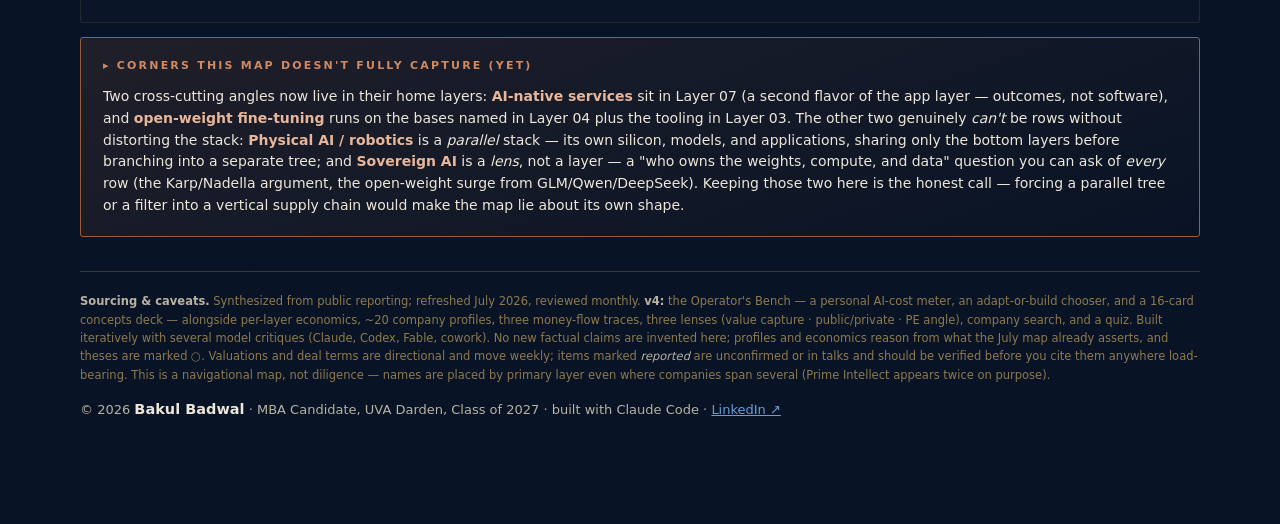
==== commit 448ca0e7: "Bump v3 → v4; refresh footer changelog to current feature set Co-Authored-By: Claude Opus 4.8 <norep" ====
--- a/index.html
+++ b/index.html
@@ -25,7 +25,7 @@
 <div class="wrap">
 
   <header class="mast">
-    <p class="eyebrow">Field Atlas · The AI Sector · v3 Interactive</p>
+    <p class="eyebrow">Field Atlas · The AI Sector · v4 Interactive</p>
     <h1 class="serif">The Stack,<br>bottom&nbsp;to&nbsp;<em>top</em>.</h1>
     <p class="lede">Seven layers from sand to software. Intelligence is manufactured at the bottom and refined upward; capital flows the other way — where a name sits determines what it can charge, what it can defend, and who can eat it.</p>
     <p class="lede" style="margin-top:12px">Below the map, the <a href="#bench" style="color:var(--gold-bright)">Operator's Bench</a> lets you run the numbers yourself: what your own AI usage costs, how to adapt a model, and a concepts deck for the machinery underneath.</p>
@@ -74,7 +74,7 @@
 
   <div id="layersRoot"><!-- rendered from data.json by app.js --></div>
 
-  <!-- v3: OPERATOR'S BENCH -->
+  <!-- v4: OPERATOR'S BENCH -->
   <section class="bench" id="bench">
     <p class="beyebrow">Part II · The Operator's Bench</p>
     <h2 class="serif">Now run the <em>numbers</em> yourself.</h2>
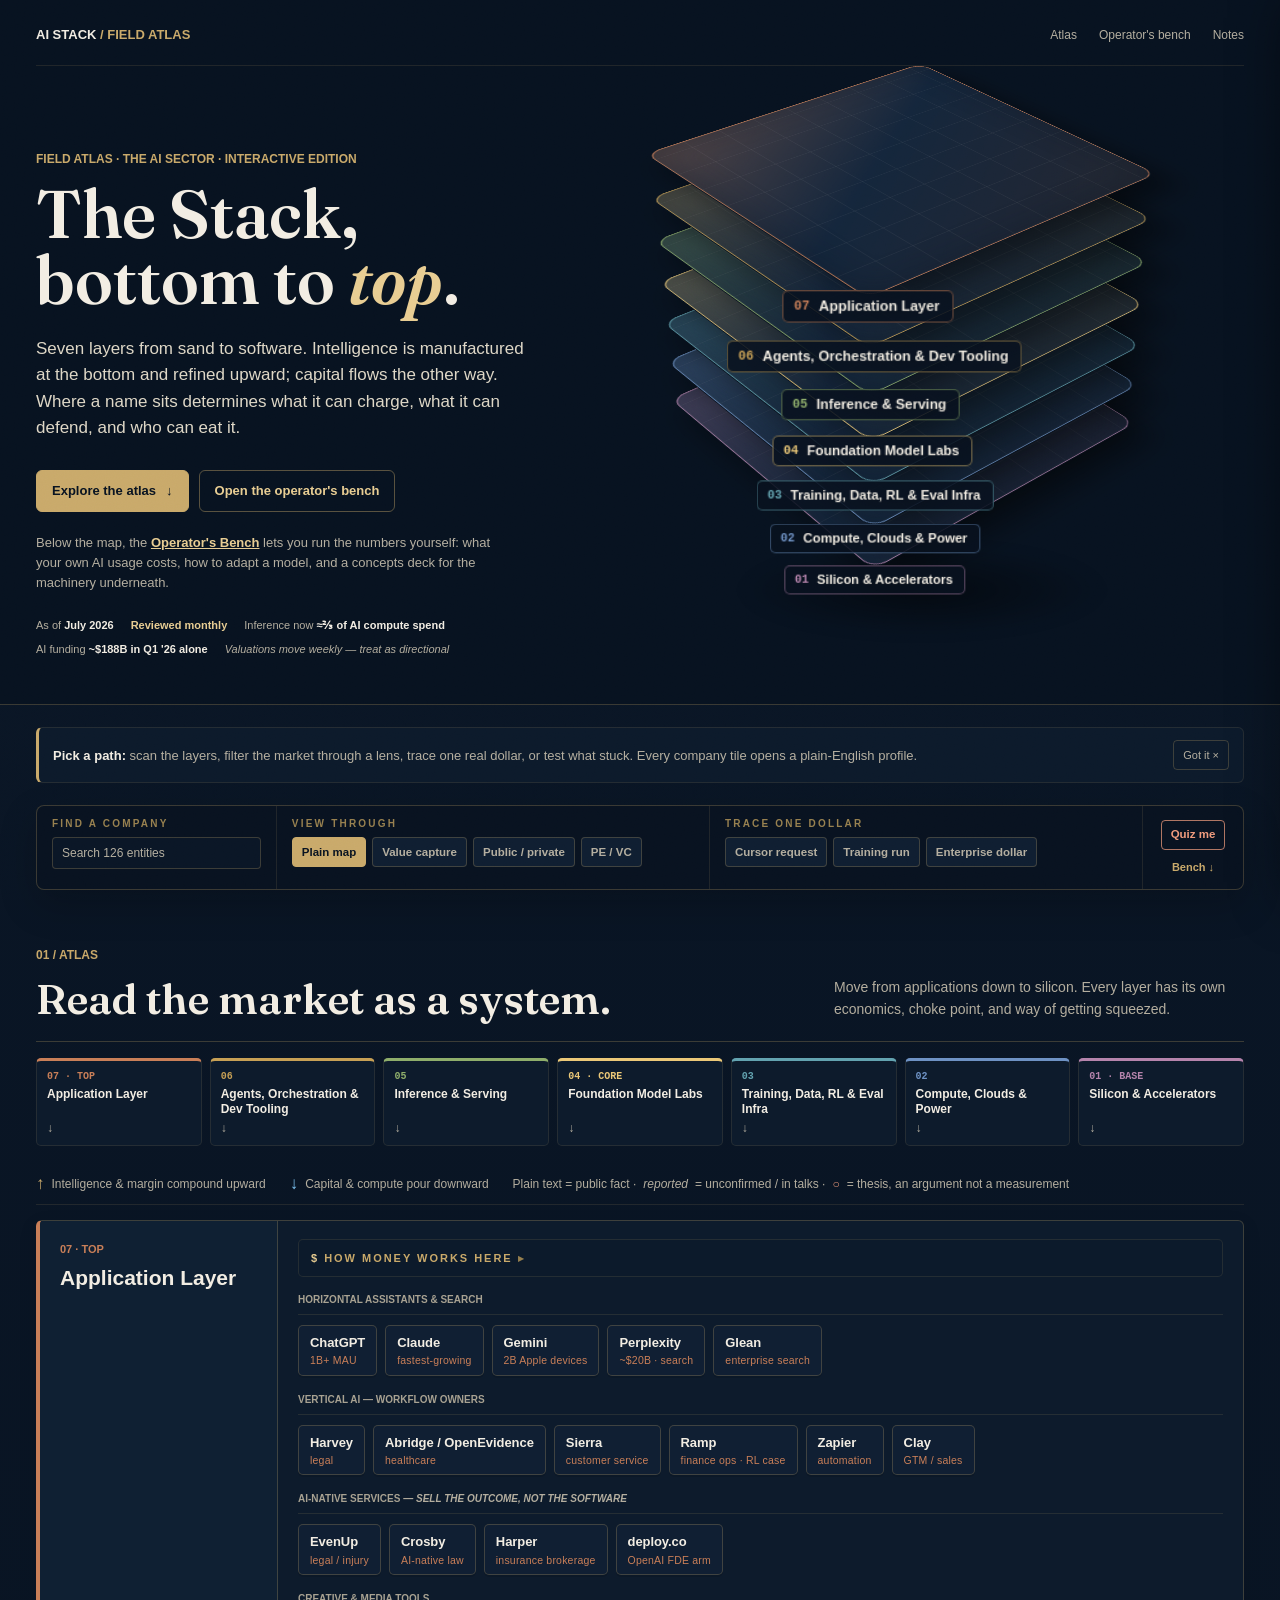
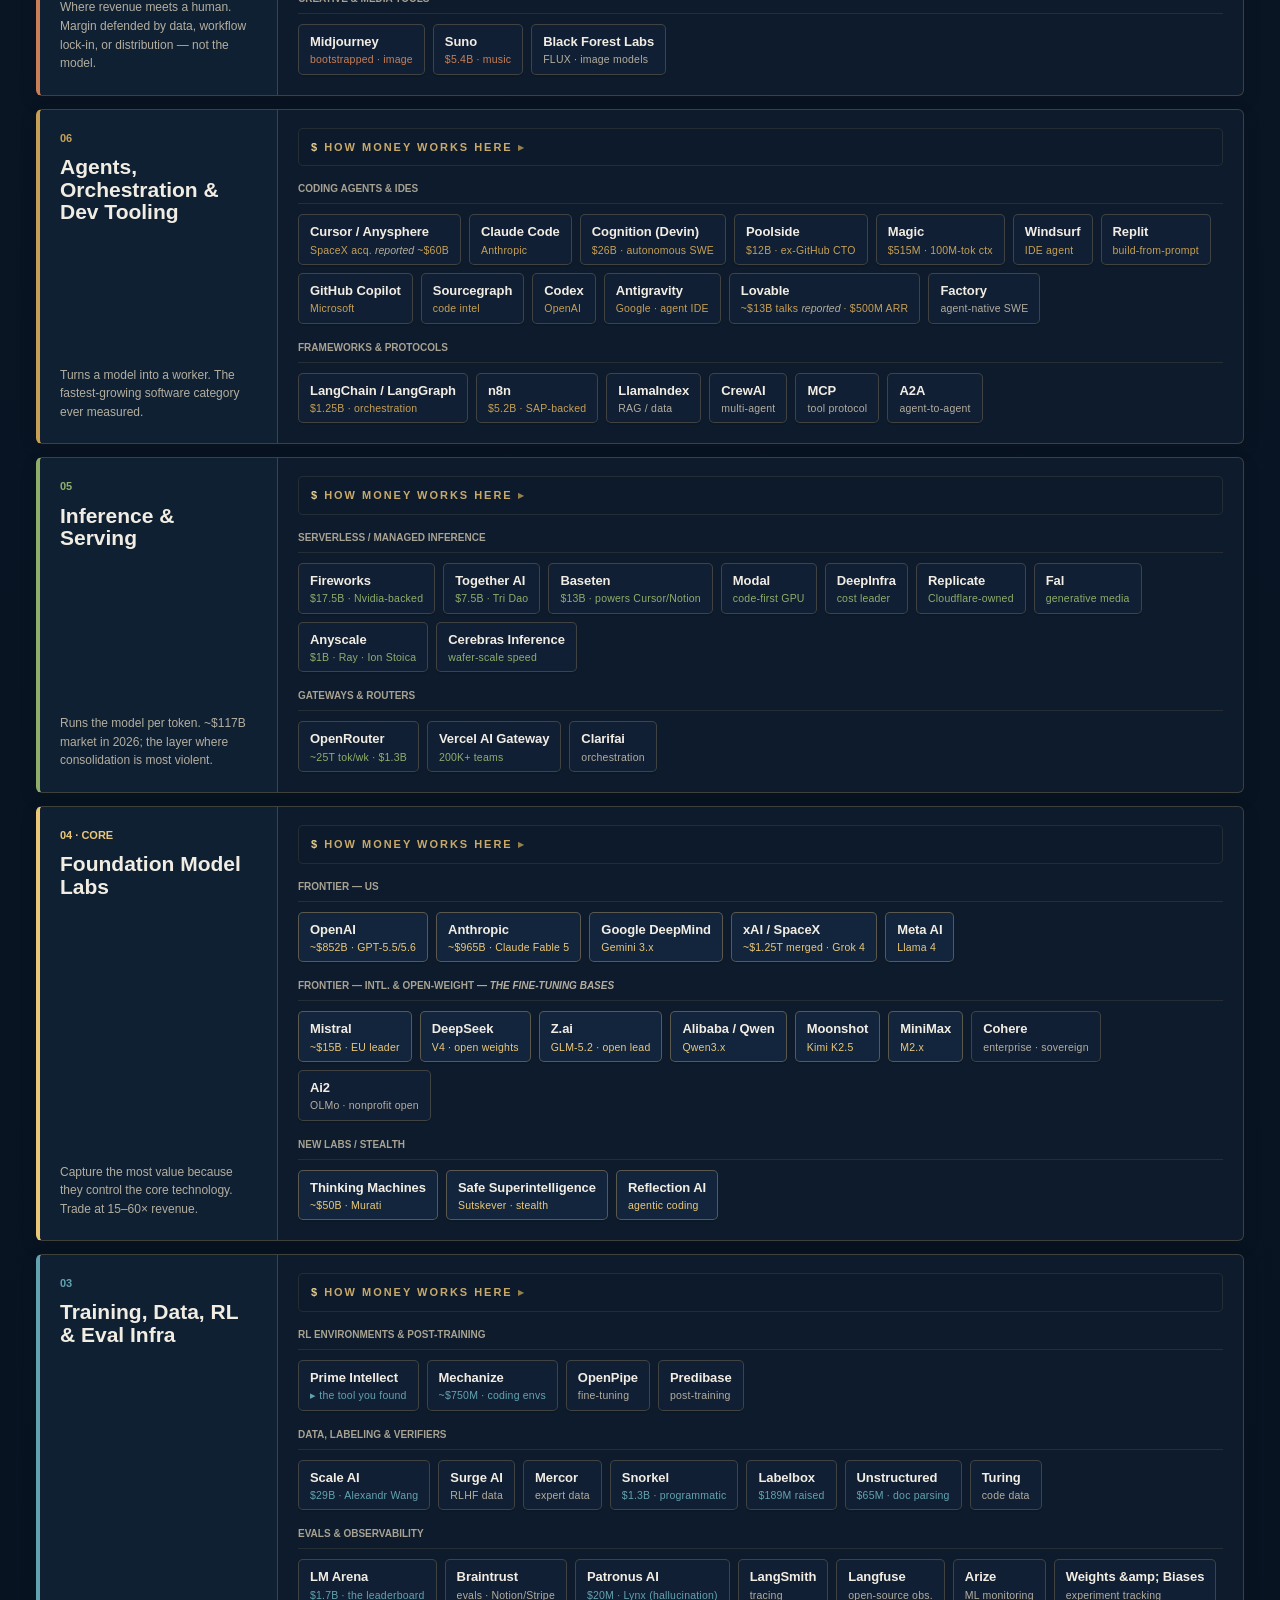
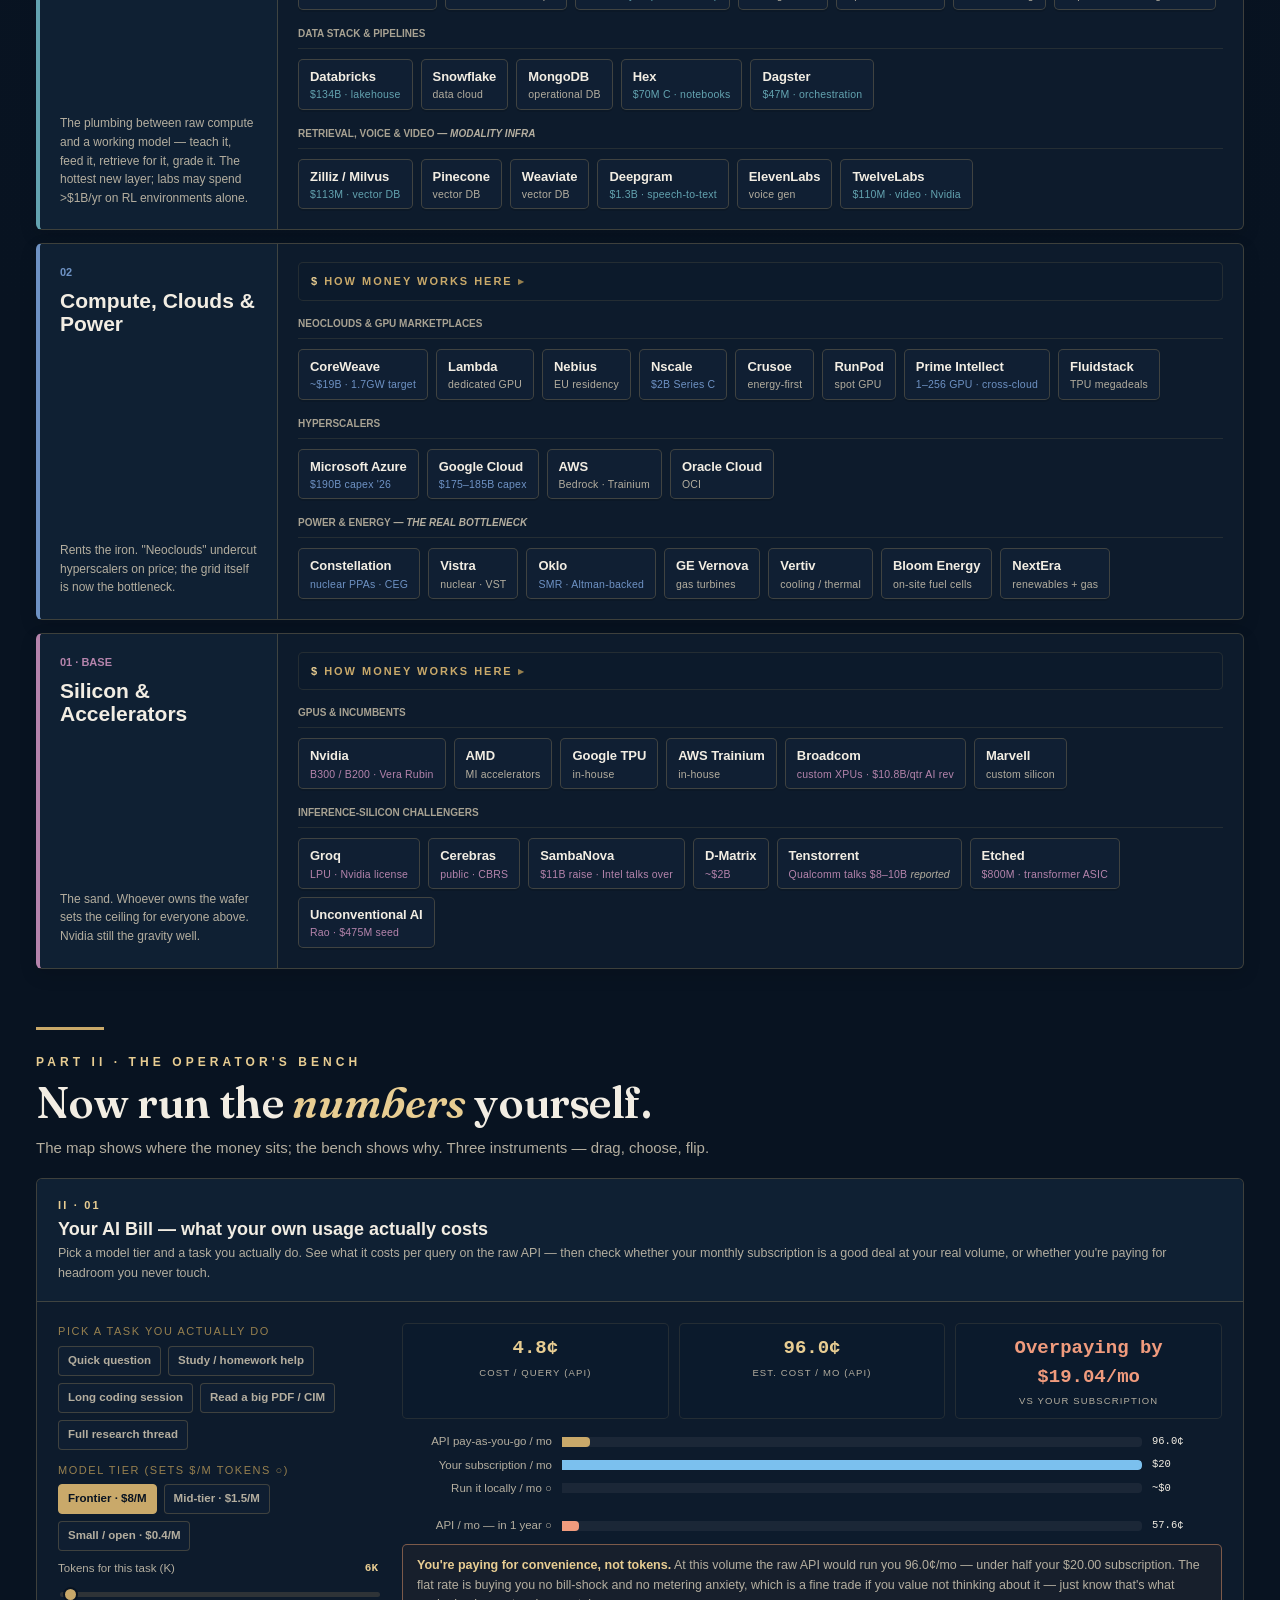
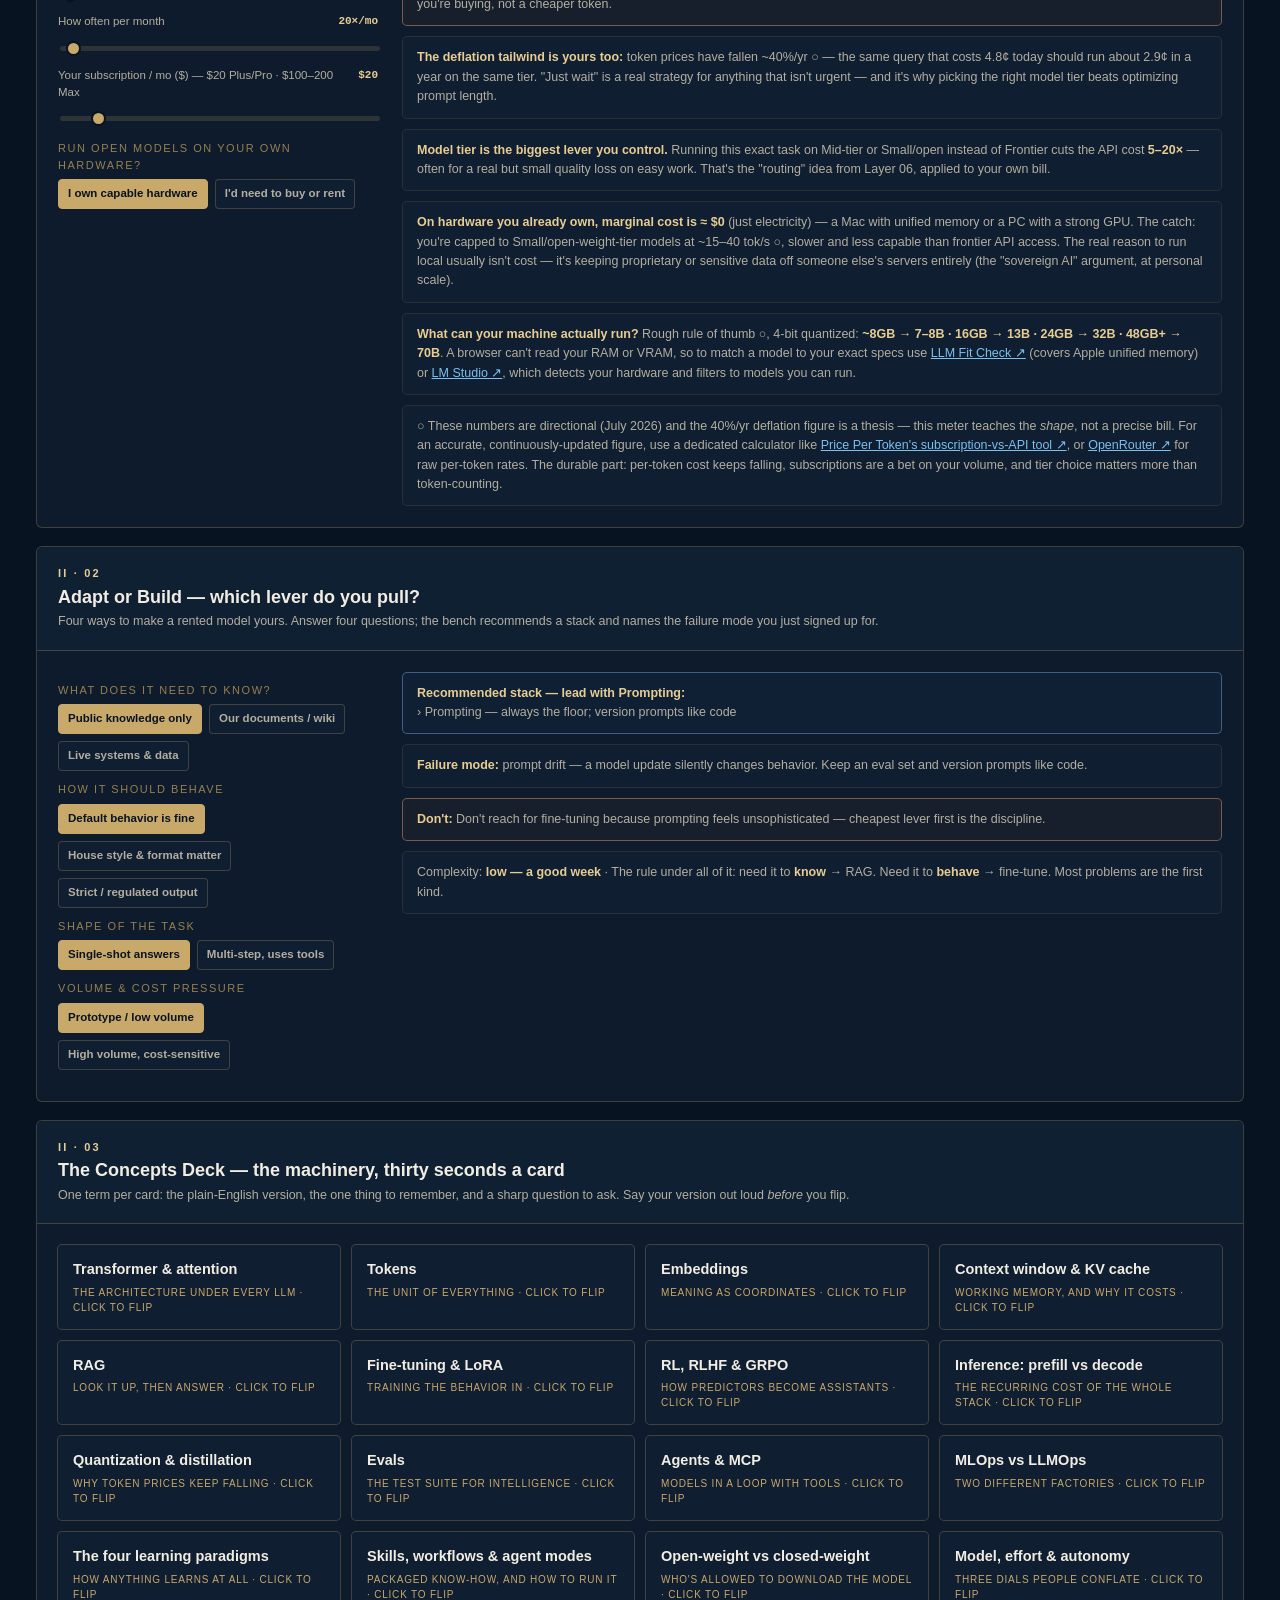
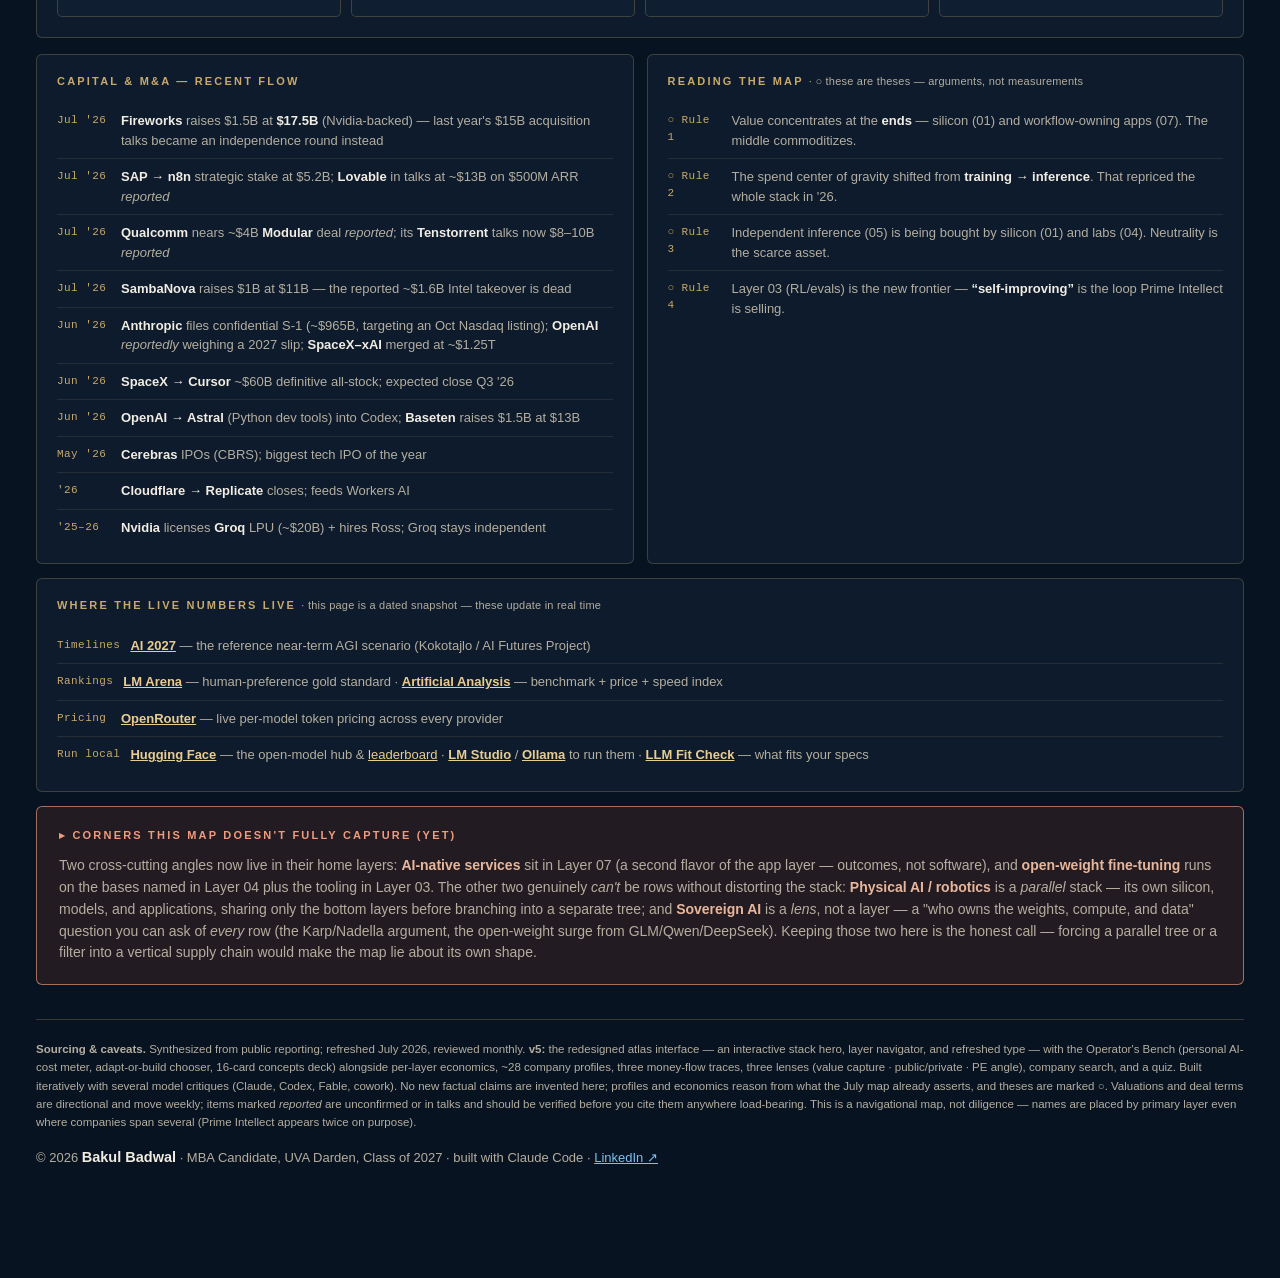
==== commit ce390746: "v5: atlas redesign — interactive CSS stack hero + verified content refresh Design (building on an un" ====
--- a/index.html
+++ b/index.html
@@ -19,60 +19,91 @@
 <link rel="icon" href="favicon.ico" sizes="any">
 <link rel="icon" type="image/png" sizes="32x32" href="favicon-32x32.png">
 <link rel="apple-touch-icon" href="apple-touch-icon.png">
+<link rel="preload" href="fonts/fraunces-600.woff2" as="font" type="font/woff2" crossorigin>
+<link rel="preload" href="fonts/fraunces-600-italic.woff2" as="font" type="font/woff2" crossorigin>
 <link rel="stylesheet" href="styles.css">
 </head>
 <body>
 <div class="wrap">
 
   <header class="mast">
-    <p class="eyebrow">Field Atlas · The AI Sector · v4 Interactive</p>
-    <h1 class="serif">The Stack,<br>bottom&nbsp;to&nbsp;<em>top</em>.</h1>
-    <p class="lede">Seven layers from sand to software. Intelligence is manufactured at the bottom and refined upward; capital flows the other way — where a name sits determines what it can charge, what it can defend, and who can eat it.</p>
-    <p class="lede" style="margin-top:12px">Below the map, the <a href="#bench" style="color:var(--gold-bright)">Operator's Bench</a> lets you run the numbers yourself: what your own AI usage costs, how to adapt a model, and a concepts deck for the machinery underneath.</p>
-    <div class="meta" id="metaLine"></div>
+    <nav class="hero-stage" id="stackHero" aria-label="The seven layers of the AI stack — click a layer to jump to it"></nav>
+    <div class="mast-topline">
+      <a class="wordmark" href="#top" aria-label="The AI Stack home">AI STACK <span>/ FIELD ATLAS</span></a>
+      <nav class="mast-nav" aria-label="Atlas sections">
+        <a href="#atlas">Atlas</a>
+        <a href="#bench">Operator's bench</a>
+        <a href="#notes">Notes</a>
+      </nav>
+    </div>
+    <div class="mast-copy" id="top">
+      <p class="eyebrow">Field Atlas · The AI Sector · Interactive edition</p>
+      <h1 class="serif">The Stack,<br>bottom&nbsp;to&nbsp;<em>top</em>.</h1>
+      <p class="lede">Seven layers from sand to software. Intelligence is manufactured at the bottom and refined upward; capital flows the other way. Where a name sits determines what it can charge, what it can defend, and who can eat it.</p>
+      <div class="hero-actions">
+        <a class="hero-action primary" href="#atlas">Explore the atlas <span aria-hidden="true">↓</span></a>
+        <a class="hero-action" href="#bench">Open the operator's bench</a>
+      </div>
+      <p class="hero-note">Below the map, the <a href="#bench">Operator's Bench</a> lets you run the numbers yourself: what your own AI usage costs, how to adapt a model, and a concepts deck for the machinery underneath.</p>
+      <div class="meta" id="metaLine"></div>
+    </div>
   </header>
 
-  <div class="onboard" id="onboardHint">
-    <span>New here? <b>Skim top → bottom</b> for the full map, jump straight to the <a href="#bench">Operator's Bench</a> to run the numbers yourself, or hit <b>Quiz me</b> to test what stuck. Click any tile or concept card to go deeper — nothing here assumes prior AI knowledge.</span>
-    <button id="onboardClose" type="button">Got it ✕</button>
-  </div>
-
-  <div class="ctrl">
-    <span class="clab">Search</span>
-    <div class="cgroup">
-      <input type="text" id="companySearch" class="searchbox" placeholder="Find a company…" autocomplete="off">
-      <span id="searchCount" class="searchcount"></span>
-    </div>
-    <div class="cdiv"></div>
-    <span class="clab">Lens</span>
-    <div class="cgroup">
-      <button class="btn lensbtn on" data-lens="none">Plain map</button>
-      <button class="btn lensbtn" data-lens="cap">Value capture</button>
-      <button class="btn lensbtn" data-lens="pub">Public vs private</button>
-      <button class="btn lensbtn" data-lens="pe">PE / VC angle</button>
-    </div>
-    <div class="cdiv"></div>
-    <span class="clab">Trace a dollar</span>
-    <div class="cgroup">
-      <button class="btn trbtn" data-trace="cursor">One Cursor request</button>
-      <button class="btn trbtn" data-trace="training">A frontier training run</button>
-      <button class="btn trbtn" data-trace="enterprise">An enterprise dollar</button>
-    </div>
-    <div class="cdiv"></div>
-    <button class="btn quiz" id="quizBtn">Quiz me</button>
-    <div class="cdiv"></div>
-    <a class="btn anchor" href="#bench">Operator's bench ↓</a>
+  <div class="onboard" id="onboardHint" role="status">
+    <span><b>Pick a path:</b> scan the layers, filter the market through a lens, trace one real dollar, or test what stuck. Every company tile opens a plain-English profile.</span>
+    <button id="onboardClose" type="button" aria-label="Dismiss getting-started guidance">Got it <span aria-hidden="true">×</span></button>
+  </div>
+
+  <div class="ctrl" aria-label="Atlas controls">
+    <div class="control-block search-control">
+      <span class="clab">Find a company</span>
+      <div class="cgroup">
+        <input type="text" id="companySearch" class="searchbox" placeholder="Search the map" autocomplete="off" aria-label="Find a company">
+        <span id="searchCount" class="searchcount" aria-live="polite"></span>
+      </div>
+    </div>
+    <div class="control-block">
+      <span class="clab">View through</span>
+      <div class="cgroup">
+        <button class="btn lensbtn on" data-lens="none">Plain map</button>
+        <button class="btn lensbtn" data-lens="cap">Value capture</button>
+        <button class="btn lensbtn" data-lens="pub">Public / private</button>
+        <button class="btn lensbtn" data-lens="pe">PE / VC</button>
+      </div>
+    </div>
+    <div class="control-block trace-control">
+      <span class="clab">Trace one dollar</span>
+      <div class="cgroup">
+        <button class="btn trbtn" data-trace="cursor">Cursor request</button>
+        <button class="btn trbtn" data-trace="training">Training run</button>
+        <button class="btn trbtn" data-trace="enterprise">Enterprise dollar</button>
+      </div>
+    </div>
+    <div class="control-end">
+      <button class="btn quiz" id="quizBtn">Quiz me</button>
+      <a class="text-link" href="#bench">Bench <span aria-hidden="true">↓</span></a>
+    </div>
   </div>
   <div id="lensNote"></div>
   <div id="tracePanel"></div>
 
-  <div class="flowkey">
-    <span><span class="arrowup">▲</span> Intelligence &amp; margin compound upward</span>
-    <span><span class="arrowdn">▼</span> Capital &amp; compute pour downward</span>
-    <span class="epi">Epistemics: <b style="color:var(--paper)">plain text</b> = public fact · <span class="rep">reported</span> = unconfirmed / in talks · <b style="color:var(--flag-bright)">○</b> = thesis, an argument not a measurement</span>
-  </div>
-
-  <div id="layersRoot"><!-- rendered from data.json by app.js --></div>
+  <main id="atlas">
+    <div class="atlas-heading">
+      <div>
+        <p class="section-kicker">01 / Atlas</p>
+        <h2 class="serif">Read the market as a system.</h2>
+      </div>
+      <p>Move from applications down to silicon. Every layer has its own economics, choke point, and way of getting squeezed.</p>
+    </div>
+    <div class="layer-nav" id="layerNavigator" aria-label="Jump to an AI stack layer"></div>
+    <div class="flowkey">
+      <span><span class="arrowup">↑</span> Intelligence &amp; margin compound upward</span>
+      <span><span class="arrowdn">↓</span> Capital &amp; compute pour downward</span>
+      <span class="epi">Plain text = public fact · <span class="rep">reported</span> = unconfirmed / in talks · <b style="color:var(--flag-bright)">○</b> = thesis, an argument not a measurement</span>
+    </div>
+
+    <div id="layersRoot"><!-- rendered from data.json by app.js --></div>
+  </main>
 
   <!-- v4: OPERATOR'S BENCH -->
   <section class="bench" id="bench">
@@ -133,7 +164,7 @@
   </section>
 
   <!-- SIDE: M&A + READING -->
-  <div class="cols">
+  <div class="cols" id="notes">
     <div class="card">
       <h3>Capital &amp; M&amp;A — recent flow</h3>
       <ul class="mna" id="mnaFlowList"></ul>
--- a/styles.css
+++ b/styles.css
@@ -317,3 +317,640 @@
     .tile{transition:transform .15s ease,border-color .15s ease,opacity .25s ease;}
     .tile:hover{transform:translateY(-1px);border-color:var(--gold);}
   }
+
+  /* ---- v5: Atlas interface ---- */
+  @font-face{
+    font-family:"Fraunces";
+    src:url("fonts/fraunces-600.woff2") format("woff2");
+    font-weight:600;
+    font-style:normal;
+    font-display:swap;
+  }
+  @font-face{
+    font-family:"Fraunces";
+    src:url("fonts/fraunces-600-italic.woff2") format("woff2");
+    font-weight:600;
+    font-style:italic;
+    font-display:swap;
+  }
+  :root{
+    --ink:#081321;
+    --ink-2:#0d1b2c;
+    --ink-3:#122438;
+    --surface:#0d1c2b;
+    --surface-raised:#13253a;
+    --paper:#F2EDE3;
+    --paper-dim:#B4AE9F;
+    --gold:#C9A96A;
+    --gold-bright:#E8CD92;
+    --gold-dim:#97804F;
+    --hl:#4086b9;
+    --hl-bright:#7bc0ee;
+    --flag:#b8664c;
+    --flag-bright:#f09b7d;
+    --line:rgba(201,169,106,.26);
+    --line-soft:rgba(201,169,106,.13);
+    --accL1:#C97F58; /* 07 applications */
+    --accL2:#C7A055; /* 06 agents */
+    --accL3:#8FAE6B; /* 05 inference */
+    --accL4:#EBC878; /* 04 labs (core) */
+    --accL5:#63A3B0; /* 03 training/RL */
+    --accL6:#6E92C4; /* 02 compute */
+    --accL7:#B584AC; /* 01 silicon */
+  }
+
+  html{background:var(--ink);}
+  body{
+    background:
+      radial-gradient(1100px 640px at 82% -8%, rgba(64,134,185,.10), transparent 62%),
+      linear-gradient(180deg,#0A1626 0%, var(--ink) 46%);
+    color:var(--paper);
+    letter-spacing:0;
+  }
+  body::after{
+    content:"";
+    position:fixed;
+    inset:0;
+    z-index:2000;
+    pointer-events:none;
+    opacity:.05;
+    mix-blend-mode:overlay;
+    background-image:url("data:image/svg+xml,%3Csvg xmlns='http://www.w3.org/2000/svg' width='160' height='160'%3E%3Cfilter id='n'%3E%3CfeTurbulence type='fractalNoise' baseFrequency='.9' numOctaves='2' stitchTiles='stitch'/%3E%3C/filter%3E%3Crect width='100%25' height='100%25' filter='url(%23n)'/%3E%3C/svg%3E");
+  }
+  body,button,input{font-family:Inter,"SF Pro Text","Segoe UI",Arial,sans-serif;}
+  .serif{font-family:"Fraunces","Iowan Old Style","Palatino Linotype",Georgia,serif;font-optical-sizing:auto;}
+  .wrap{max-width:1360px;padding:0 36px 96px;}
+  .wrap *{letter-spacing:0;}
+  a{color:inherit;}
+
+  .mast{
+    min-height:632px;
+    position:relative;
+    isolation:isolate;
+    overflow:hidden;
+    margin:0 calc(50% - 50vw) 0;
+    padding:28px max(36px, calc((100vw - 1288px) / 2)) 46px;
+    border:0;
+    border-bottom:1px solid var(--line);
+    background:#071220;
+  }
+  /* CSS-built isometric stack hero — the seven layers as real slabs */
+  .hero-stage{
+    position:absolute;
+    z-index:0;
+    top:0;
+    right:0;
+    bottom:0;
+    width:56%;
+    perspective:1500px;
+    perspective-origin:50% 36%;
+  }
+  .hero-stage::before{
+    content:"";
+    position:absolute;
+    left:50%;
+    bottom:7%;
+    width:520px;
+    height:130px;
+    transform:translateX(-50%);
+    background:radial-gradient(50% 50% at 50% 50%, rgba(0,0,0,.5), transparent 70%);
+    filter:blur(6px);
+  }
+  .stack3d{
+    position:absolute;
+    top:57%;
+    left:47%;
+    width:330px;
+    height:330px;
+    transform-style:preserve-3d;
+    transform:translate(-50%,-47%) rotateX(60deg) rotateZ(-40deg);
+  }
+  .slab{
+    position:absolute;
+    inset:0;
+    display:block;
+    transform-style:preserve-3d;
+    transform:translateZ(calc((var(--n) - 1 - var(--i)) * 46px + var(--lift,0px)));
+    text-decoration:none;
+    opacity:0;
+  }
+  .stack3d.built .slab{
+    opacity:1;
+    transform:translateZ(calc((var(--n) - 1 - var(--i)) * 46px + var(--lift,0px)));
+    transition:
+      opacity .55s ease calc((var(--i)) * 90ms),
+      transform .8s cubic-bezier(.22,.9,.24,1) calc((var(--i)) * 90ms);
+  }
+  .stack3d:not(.built) .slab{
+    transform:translateZ(calc((var(--n) - 1 - var(--i)) * 46px + 240px));
+  }
+  .slab:hover{--lift:22px;}
+  .stack3d .slab:nth-child(1){--layer-accent:var(--accL1);}
+  .stack3d .slab:nth-child(2){--layer-accent:var(--accL2);}
+  .stack3d .slab:nth-child(3){--layer-accent:var(--accL3);}
+  .stack3d .slab:nth-child(4){--layer-accent:var(--accL4);}
+  .stack3d .slab:nth-child(5){--layer-accent:var(--accL5);}
+  .stack3d .slab:nth-child(6){--layer-accent:var(--accL6);}
+  .stack3d .slab:nth-child(7){--layer-accent:var(--accL7);}
+  .slab-face{
+    position:absolute;
+    inset:0;
+    background-color:#14263c;
+    border:1px solid color-mix(in srgb, var(--layer-accent) 80%, transparent);
+    border-radius:16px;
+    background:
+      repeating-linear-gradient(90deg, rgba(242,237,227,.05) 0 1px, transparent 1px 39px),
+      repeating-linear-gradient(0deg, rgba(242,237,227,.05) 0 1px, transparent 1px 39px),
+      linear-gradient(145deg,
+        color-mix(in srgb, var(--layer-accent) 34%, #13253a) 0%,
+        #14263c 46%,
+        color-mix(in srgb, var(--layer-accent) 12%, #0d1b2c) 100%);
+    box-shadow:
+      0 0 0 1px rgba(8,19,33,.9),
+      0 26px 38px rgba(0,0,0,.5),
+      inset 0 1px 0 color-mix(in srgb, var(--layer-accent) 45%, transparent),
+      inset 0 0 40px rgba(8,19,33,.35);
+    transition:box-shadow .25s ease, border-color .25s ease;
+  }
+  .slab:hover .slab-face{
+    border-color:var(--layer-accent);
+    box-shadow:
+      0 0 0 1px rgba(8,19,33,.9),
+      0 26px 40px rgba(0,0,0,.5),
+      0 0 30px color-mix(in srgb, var(--layer-accent) 28%, transparent),
+      inset 0 0 44px rgba(8,19,33,.45);
+  }
+  .slab-tag{
+    position:absolute;
+    left:-14px;
+    bottom:-10px;
+    display:inline-flex;
+    align-items:center;
+    gap:7px;
+    max-width:230px;
+    padding:5px 10px 5px 8px;
+    border:1px solid color-mix(in srgb, var(--layer-accent) 45%, transparent);
+    border-radius:5px;
+    background:rgba(7,17,30,.88);
+    color:var(--paper);
+    font-size:11px;
+    font-weight:600;
+    line-height:1.2;
+    white-space:nowrap;
+    overflow:hidden;
+    text-overflow:ellipsis;
+    transform:rotateZ(40deg) rotateX(-60deg) translate(-46%, 40%);
+    transform-origin:left bottom;
+    transition:border-color .25s ease, color .2s ease;
+  }
+  .slab-tag b{color:var(--layer-accent);font-family:ui-monospace,"SF Mono",Menlo,monospace;font-size:10px;font-weight:700;}
+  .slab:hover .slab-tag{border-color:var(--layer-accent);}
+  @media (prefers-reduced-motion: reduce){
+    .slab, .stack3d:not(.built) .slab, .built .slab{opacity:1;transition:none;transform:translateZ(calc((var(--n) - 1 - var(--i)) * 46px));}
+    .slab:hover{--lift:0px;}
+  }
+  .mast-topline{
+    position:relative;
+    z-index:1;
+    display:flex;
+    align-items:center;
+    justify-content:space-between;
+    gap:24px;
+    padding-bottom:24px;
+    border-bottom:1px solid var(--line-soft);
+  }
+  .wordmark{
+    color:var(--paper);
+    font-size:13px;
+    font-weight:760;
+    line-height:1;
+    text-decoration:none;
+  }
+  .wordmark span{color:var(--gold);font-weight:600;}
+  .mast-nav{display:flex;align-items:center;gap:22px;}
+  .mast-nav a{
+    color:var(--paper-dim);
+    font-size:12px;
+    line-height:1;
+    text-decoration:none;
+  }
+  .mast-nav a:hover{color:var(--gold-bright);}
+  .mast-copy{
+    position:relative;
+    z-index:1;
+    max-width:510px;
+    padding-top:86px;
+  }
+  .eyebrow,.section-kicker{
+    margin:0 0 15px;
+    color:var(--gold);
+    font-size:12px;
+    font-weight:700;
+    line-height:1.2;
+    text-transform:uppercase;
+  }
+  .mast h1{
+    margin:0;
+    color:var(--paper);
+    font-size:68px;
+    font-weight:600;
+    line-height:.96;
+    letter-spacing:0;
+  }
+  .mast h1 em{color:var(--gold-bright);}
+  .lede{
+    max-width:495px;
+    margin:24px 0 0;
+    color:#DED7C6;
+    font-size:17px;
+    line-height:1.56;
+  }
+  .hero-actions{display:flex;flex-wrap:wrap;gap:10px;margin-top:28px;}
+  .hero-action{
+    display:inline-flex;
+    align-items:center;
+    gap:10px;
+    min-height:42px;
+    padding:0 15px;
+    border:1px solid rgba(201,169,106,.42);
+    border-radius:6px;
+    color:var(--gold-bright);
+    font-size:13px;
+    font-weight:700;
+    text-decoration:none;
+    transition:background .16s ease,color .16s ease,border-color .16s ease;
+  }
+  .hero-action.primary{background:var(--gold);border-color:var(--gold);color:var(--ink);}
+  .hero-action:hover{background:#1b2b40;border-color:var(--gold-bright);color:var(--gold-bright);}
+  .hero-action.primary:hover{background:var(--gold-bright);color:var(--ink);}
+  .hero-note{
+    max-width:470px;
+    margin:21px 0 0;
+    color:var(--paper-dim);
+    font-size:13px;
+    line-height:1.55;
+  }
+  .hero-note a{color:var(--gold-bright);font-weight:700;}
+  .meta{
+    max-width:500px;
+    gap:8px 17px;
+    margin-top:25px;
+    color:var(--paper-dim);
+    font-size:11px;
+    line-height:1.45;
+    text-transform:none;
+  }
+  .meta b{color:var(--paper);}
+
+  .onboard{
+    align-items:center;
+    gap:16px;
+    margin:22px 0 0;
+    padding:12px 14px;
+    border:1px solid var(--line-soft);
+    border-left:3px solid var(--gold);
+    border-radius:6px;
+    background:#0c1a2b;
+    color:var(--paper-dim);
+    font-size:13px;
+  }
+  .onboard b{color:var(--paper);}
+  .onboard button{
+    min-height:30px;
+    padding:0 9px;
+    border-color:var(--line);
+    border-radius:4px;
+    color:var(--paper-dim);
+  }
+
+  .ctrl{
+    top:10px;
+    display:grid;
+    grid-template-columns:minmax(170px,.72fr) minmax(330px,1.3fr) minmax(320px,1.3fr) auto;
+    gap:0;
+    align-items:stretch;
+    margin:22px 0 0;
+    padding:0;
+    border:1px solid var(--line);
+    border-radius:8px;
+    background:rgba(9,19,33,.96);
+    box-shadow:0 14px 38px rgba(0,0,0,.2);
+  }
+  .control-block{
+    display:flex;
+    flex-direction:column;
+    gap:8px;
+    min-width:0;
+    padding:13px 15px 14px;
+    border-right:1px solid var(--line-soft);
+  }
+  .clab{
+    color:var(--gold);
+    font-size:10px;
+    font-weight:750;
+    line-height:1;
+    text-transform:uppercase;
+  }
+  .cgroup{gap:6px;}
+  .searchbox{
+    width:100%;
+    min-width:0;
+    height:32px;
+    padding:0 9px;
+    border-color:var(--line);
+    border-radius:4px;
+    background:#0a1626;
+    color:var(--paper);
+    font-size:12px;
+  }
+  .searchbox:focus{border-color:var(--gold);box-shadow:0 0 0 2px rgba(201,169,106,.15);}
+  .searchcount{color:var(--gold-bright);font-size:11px;white-space:nowrap;}
+  .btn{
+    min-height:30px;
+    padding:0 9px;
+    border-color:var(--line);
+    border-radius:4px;
+    color:var(--paper-dim);
+    background:#0f1e31;
+    font-size:11.5px;
+    font-weight:600;
+    line-height:1;
+  }
+  .btn:hover{border-color:var(--gold);background:#152840;color:var(--paper);}
+  .btn.on{background:var(--gold);border-color:var(--gold);color:var(--ink);}
+  .btn.quiz{border-color:rgba(240,155,125,.72);color:var(--flag-bright);background:transparent;}
+  .btn.quiz:hover{background:rgba(184,102,76,.17);border-color:var(--flag-bright);}
+  .control-end{
+    display:flex;
+    flex-direction:column;
+    justify-content:center;
+    align-items:center;
+    gap:9px;
+    padding:12px 14px;
+    min-width:100px;
+  }
+  .text-link{color:var(--gold);font-size:11px;font-weight:700;text-decoration:none;}
+  .text-link:hover{color:var(--gold-bright);}
+  .cdiv{display:none;}
+
+  #lensNote,#tracePanel{
+    margin-top:10px;
+    padding:15px 17px;
+    border-color:var(--line);
+    border-left:3px solid var(--gold);
+    border-radius:6px;
+    background:#0f1e31;
+    color:var(--paper-dim);
+    font-size:13px;
+  }
+  #lensNote b,#tracePanel b{color:var(--paper);}
+  #tracePanel .tn{color:var(--gold);}
+  #tracePanel .moral{color:var(--gold-bright);}
+
+  #atlas{scroll-margin-top:86px;padding-top:58px;}
+  .atlas-heading{
+    display:grid;
+    grid-template-columns:minmax(0,1fr) minmax(250px,410px);
+    align-items:end;
+    gap:36px;
+    padding-bottom:20px;
+    border-bottom:1px solid var(--line);
+  }
+  .atlas-heading h2{
+    margin:0;
+    color:var(--paper);
+    font-size:42px;
+    font-weight:600;
+    line-height:1.02;
+  }
+  .atlas-heading > p{
+    margin:0;
+    color:var(--paper-dim);
+    font-size:14px;
+    line-height:1.6;
+  }
+  .layer-nav{
+    display:grid;
+    grid-template-columns:repeat(7,minmax(0,1fr));
+    gap:8px;
+    margin:16px 0 18px;
+  }
+  .layer-jump{
+    display:flex;
+    flex-direction:column;
+    gap:5px;
+    min-height:86px;
+    padding:11px 10px;
+    border:1px solid var(--line-soft);
+    border-top:3px solid var(--layer-accent,var(--gold));
+    border-radius:5px;
+    background:var(--ink-2);
+    color:var(--paper);
+    text-decoration:none;
+    transition:border-color .16s ease,background .16s ease,transform .16s ease;
+  }
+  .layer-jump:nth-child(1){--layer-accent:var(--accL1);}
+  .layer-jump:nth-child(2){--layer-accent:var(--accL2);}
+  .layer-jump:nth-child(3){--layer-accent:var(--accL3);}
+  .layer-jump:nth-child(4){--layer-accent:var(--accL4);}
+  .layer-jump:nth-child(5){--layer-accent:var(--accL5);}
+  .layer-jump:nth-child(6){--layer-accent:var(--accL6);}
+  .layer-jump:nth-child(7){--layer-accent:var(--accL7);}
+  .layer-jump:hover{border-color:var(--layer-accent);background:#12263a;transform:translateY(-2px);}
+  .layer-jump-num{color:var(--layer-accent);font-family:ui-monospace,"SF Mono",Menlo,monospace;font-size:10px;font-weight:700;line-height:1;}
+  .layer-jump-name{font-size:12px;font-weight:700;line-height:1.25;}
+  .layer-jump-arrow{margin-top:auto;color:var(--paper-dim);font-size:12px;line-height:1;}
+  .flowkey{
+    gap:12px 24px;
+    margin:0 0 15px;
+    padding:11px 0;
+    border-bottom:1px solid var(--line-soft);
+    color:var(--paper-dim);
+    font-size:12px;
+  }
+  .flowkey span{gap:7px;}
+  .arrowup{color:var(--gold);font-size:17px;font-weight:700;}
+  .arrowdn{color:var(--hl-bright);font-size:17px;font-weight:700;}
+  .epi{color:var(--paper-dim);}
+
+  .layer{
+    --layer-accent:var(--gold);
+    grid-template-columns:238px minmax(0,1fr);
+    margin-top:13px;
+    border-color:var(--line);
+    border-left:4px solid var(--layer-accent);
+    border-radius:6px;
+    background:var(--ink-2);
+    scroll-margin-top:86px;
+    box-shadow:0 6px 18px rgba(0,0,0,.12);
+  }
+  .layer:nth-child(1){--layer-accent:var(--accL1);}
+  .layer:nth-child(2){--layer-accent:var(--accL2);}
+  .layer:nth-child(3){--layer-accent:var(--accL3);}
+  .layer:nth-child(4){--layer-accent:var(--accL4);}
+  .layer:nth-child(5){--layer-accent:var(--accL5);}
+  .layer:nth-child(6){--layer-accent:var(--accL6);}
+  .layer:nth-child(7){--layer-accent:var(--accL7);}
+  .layer:hover{border-color:var(--layer-accent);}
+  .lhead{
+    display:flex;
+    flex-direction:column;
+    min-height:100%;
+    padding:22px 20px;
+    border-right:1px solid var(--line);
+    background:#0f2033;
+  }
+  .lnum{color:var(--layer-accent);font-size:11px;font-weight:800;line-height:1.1;}
+  .lname{margin:12px 0 10px;color:var(--paper);font-size:21px;font-weight:650;line-height:1.08;}
+  .ldesc{margin-top:auto;color:var(--paper-dim);font-size:12px;line-height:1.55;}
+  .lbody{padding:18px 20px 20px;}
+  .grp{margin-bottom:18px;}
+  .gtitle{
+    margin:0 0 10px;
+    padding:0 0 8px;
+    border-color:var(--line-soft);
+    color:#A8A292;
+    font-size:10px;
+    font-weight:750;
+    line-height:1.2;
+    text-transform:uppercase;
+  }
+  .tiles{gap:8px;}
+  .tile{
+    padding:9px 11px 8px;
+    border-color:var(--line);
+    border-radius:5px;
+    background:#101f33;
+    box-shadow:0 2px 0 rgba(0,0,0,.12);
+  }
+  .tile .nm{color:var(--paper);font-size:13px;font-weight:700;line-height:1.18;}
+  .tile .tg{margin-top:4px;color:var(--layer-accent);font-size:10.5px;line-height:1.18;}
+  .tile .tg.muted{color:var(--paper-dim);}
+  .tile.lab{border-color:rgba(201,169,106,.40);background:#12253c;}
+  .tile:hover{border-color:var(--layer-accent);background:#16283e;}
+  .tile.search-hit{border-color:var(--gold-bright);box-shadow:0 0 0 1px var(--gold-bright) inset;}
+  .tile.hot::before{background:var(--gold);color:var(--ink);}
+  body.tracing .tile.hot{border-color:var(--gold-bright);background:#2a2940;}
+
+  details.econ{
+    margin:0 0 17px;
+    border-color:var(--line-soft);
+    border-radius:5px;
+    background:#0c1a2b;
+  }
+  details.econ summary{padding:10px 12px;color:var(--gold);font-size:11px;font-weight:750;}
+  details.econ summary::before{color:var(--gold-bright);}
+  .econrows{padding:0 13px 11px;}
+  .erow{gap:16px;padding:8px 0;border-color:var(--line-soft);font-size:12.5px;}
+  .erow .ek{min-width:112px;color:var(--gold);font-size:10px;font-weight:700;}
+  .erow .ev{color:#DCD5C4;}
+  .erow.thesis .ek{color:var(--flag-bright);}
+
+  #drawer{padding:31px 28px 44px;border-left-color:var(--gold);background:#0b1a2c;}
+  #drawer .dx,.qcard .dx{border-color:var(--line);border-radius:4px;}
+  #drawer .dlayer,#drawer .dtag{color:var(--gold);}
+  #drawer .drow{border-bottom-color:var(--line-soft);}
+  #drawer .dk{color:var(--gold-dim);}
+  #drawer .dv{color:var(--paper);}
+  #drawer .dkill .dk{color:var(--flag-bright);}
+  #scrim{background:rgba(2,9,17,.72);}
+
+  .bench{margin-top:58px;padding-top:0;border:0;scroll-margin-top:86px;}
+  .bench::before{content:"";display:block;height:3px;width:68px;margin-bottom:23px;background:var(--gold);}
+  .bench .beyebrow{color:var(--gold-bright);font-size:12px;font-weight:750;}
+  .bench h2.serif{font-size:43px;line-height:1.02;}
+  .bench .blede{font-size:15px;line-height:1.6;}
+  .binstr{margin-top:18px;border-color:var(--line);border-radius:6px;background:var(--ink-2);}
+  .binstr:hover{border-color:var(--gold);}
+  .bhead{padding:18px 21px;border-bottom-color:var(--line);background:#0f2033;}
+  .bhead .bnum{color:var(--gold-bright);font-size:11px;font-weight:750;}
+  .bhead .bname{font-size:18px;line-height:1.3;}
+  .bhead .bdesc{font-size:12.5px;line-height:1.55;}
+  .bbody{padding:21px;gap:24px;}
+  .bseg{gap:7px;}
+  .bstat{border-color:var(--line-soft);border-radius:5px;background:#0b1a2c;}
+  .bstat .v{color:var(--gold-bright);}
+  .bstat .l{color:var(--paper-dim);}
+  .bnote{border-color:var(--line-soft);border-radius:5px;background:#0f1e31;}
+  .fcard{border-color:var(--line);border-radius:5px;background:#0f1e31;}
+  .fcard:hover,.fcard.open{border-color:var(--gold);background:#1a2b41;}
+
+  .cols{gap:13px;margin-top:16px;}
+  .card{border-color:var(--line);border-radius:6px;background:var(--ink-2);}
+  .card h3{color:var(--gold);font-size:11px;font-weight:750;}
+  .mna li{border-color:var(--line-soft);}
+  .mna .d{color:var(--gold);}
+  .mna .t{color:var(--paper-dim);}
+  .mna .t b{color:var(--paper);}
+  .yousit{border-color:rgba(240,155,125,.65);border-radius:6px;background:#231b22;}
+  .yousit h3{color:var(--flag-bright);}
+  .yousit p{color:var(--paper-dim);}
+  .foot{border-color:var(--line);color:var(--paper-dim);}
+
+  #notes{scroll-margin-top:86px;}
+  @media(max-width:1080px){
+    .ctrl{grid-template-columns:minmax(180px,.85fr) minmax(320px,1.45fr) 105px;}
+    .trace-control{grid-column:1 / 3;border-top:1px solid var(--line-soft);}
+    .control-end{border-left:1px solid var(--line-soft);}
+    .layer-nav{grid-template-columns:repeat(4,minmax(0,1fr));}
+  }
+  @media(max-width:820px){
+    .wrap{padding:0 20px 70px;}
+    .mast{min-height:580px;padding:22px 20px 36px;}
+    .mast-copy{max-width:570px;padding-top:71px;}
+    .mast h1{font-size:52px;}
+    .hero-stage{display:none;}
+    .ctrl{grid-template-columns:1fr 1fr;margin-top:16px;}
+    .control-block{border-bottom:1px solid var(--line-soft);}
+    .search-control{border-right:1px solid var(--line-soft);}
+    .trace-control{grid-column:1 / -1;}
+    .control-end{grid-column:1 / -1;flex-direction:row;justify-content:flex-start;border-left:0;}
+    .atlas-heading{grid-template-columns:1fr;gap:13px;}
+    .layer{grid-template-columns:1fr;}
+    .lhead{min-height:0;border-right:0;border-bottom:1px solid var(--line);}
+    .ldesc{margin-top:9px;}
+    .bbody{grid-template-columns:1fr;}
+  }
+  @media(max-width:560px){
+    .mast{min-height:624px;}
+
+    .mast-topline{align-items:flex-start;gap:15px;}
+    .mast-nav{gap:12px;flex-wrap:wrap;justify-content:flex-end;}
+    .mast-nav a{font-size:11px;}
+    .mast-copy{padding-top:62px;}
+    .mast h1{font-size:43px;line-height:1;}
+    .lede{font-size:15px;}
+    .hero-actions{gap:8px;margin-top:23px;}
+    .hero-action{min-height:39px;font-size:12px;}
+    .hero-note{font-size:12px;}
+    .meta{font-size:10px;}
+    .onboard{align-items:flex-start;}
+    .ctrl{grid-template-columns:1fr;margin-top:14px;}
+    .control-block,.search-control{border-right:0;}
+    .trace-control{grid-column:auto;}
+    .control-end{grid-column:auto;}
+    .layer-nav{grid-template-columns:repeat(2,minmax(0,1fr));}
+    .layer-jump{min-height:72px;}
+    .atlas-heading h2,.bench h2.serif{font-size:34px;}
+    .flowkey{align-items:flex-start;flex-direction:column;gap:8px;}
+    .lhead{padding:18px 16px;}
+    .lbody{padding:15px 14px;}
+    .erow{flex-direction:column;gap:3px;}
+    .bbody{padding:16px;}
+    .bstats{grid-template-columns:1fr;}
+  }
+
+  /* ---- v5: motion ---- */
+  .reveal{opacity:0;transform:translateY(16px);}
+  .reveal.in{
+    opacity:1;
+    transform:none;
+    transition:opacity .6s ease, transform .65s cubic-bezier(.22,.7,.25,1);
+  }
+
+  /* ---- v5: meter bars (dataviz spec: thin marks, rounded data-end, recessive track) ---- */
+  .bbarrow .trk{height:10px;border-radius:0 4px 4px 0;background:rgba(242,237,227,.06);}
+  .bbarrow .trk i{border-radius:0 4px 4px 0;}
+  .bbarrow .lbl{color:var(--paper-dim);}
+  .bbarrow .val{color:var(--paper);font-variant-numeric:tabular-nums;}
+  .bstat .v{font-variant-numeric:tabular-nums;}
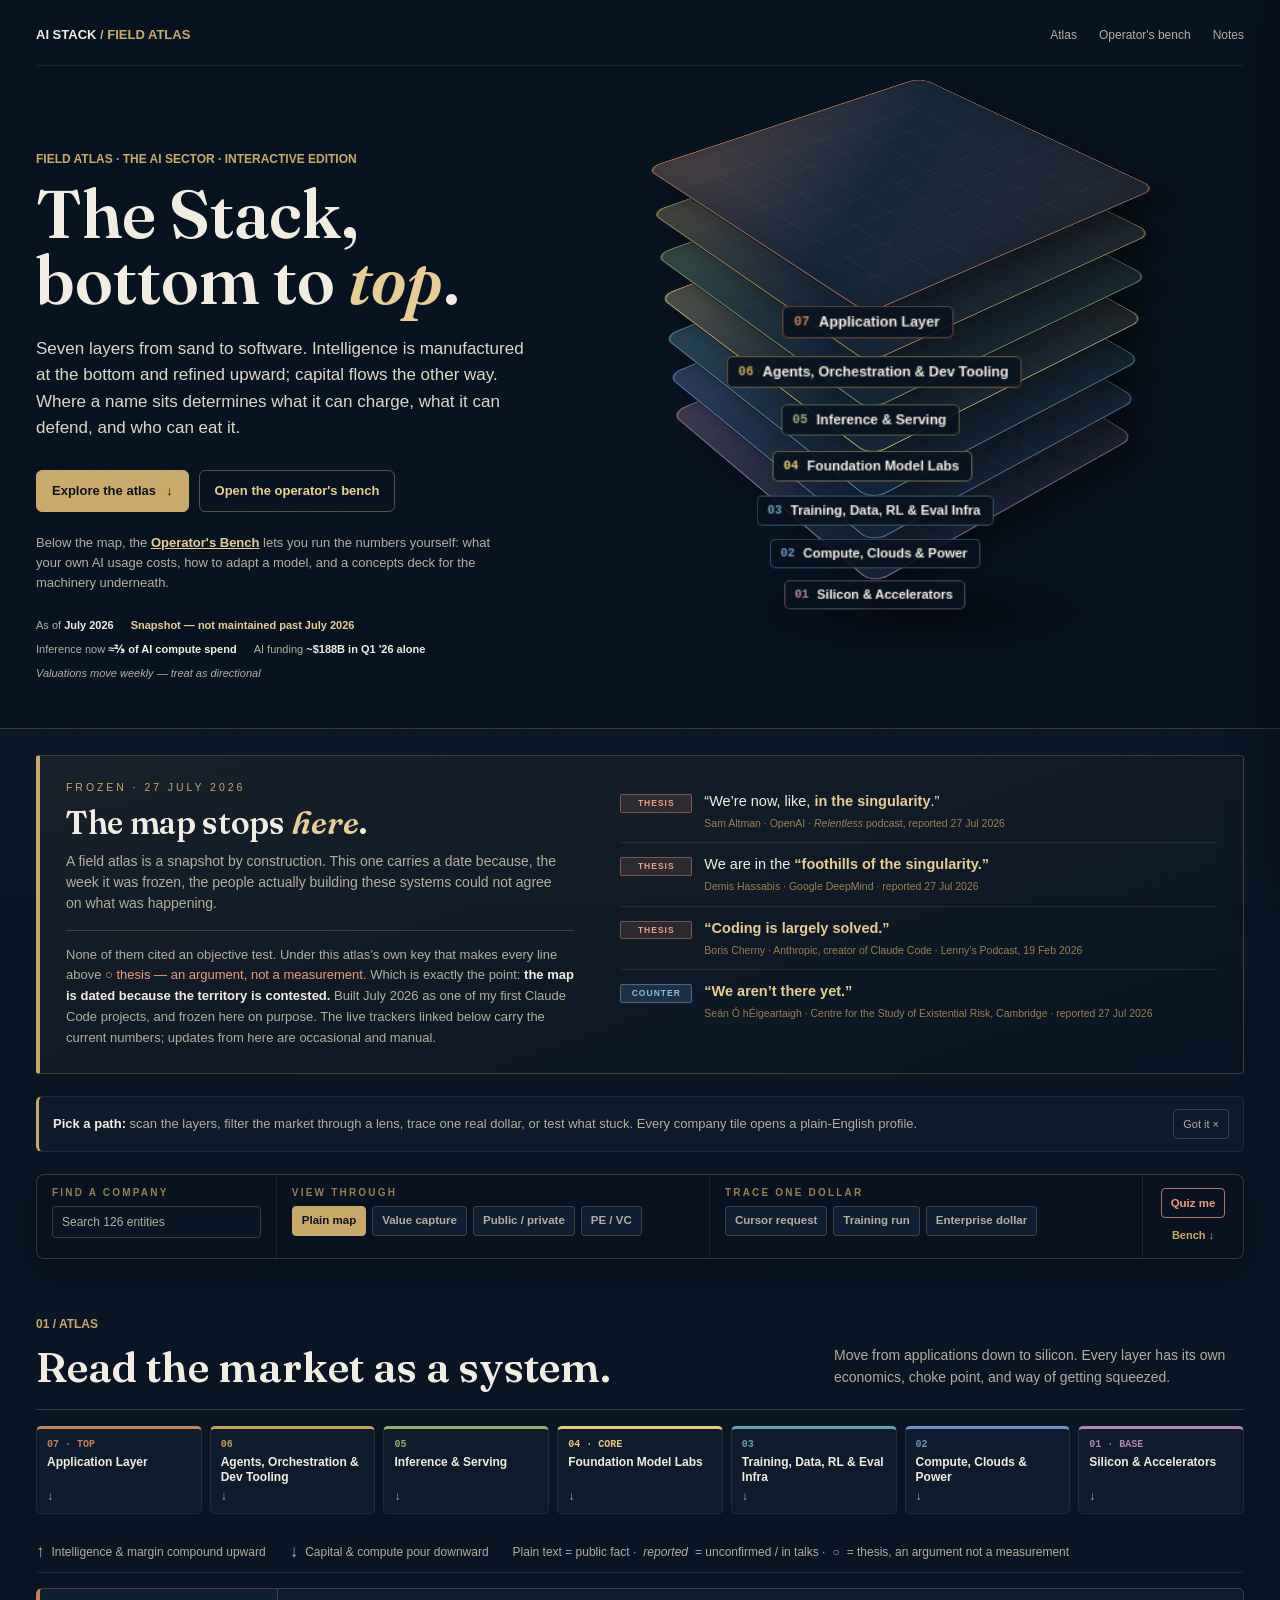
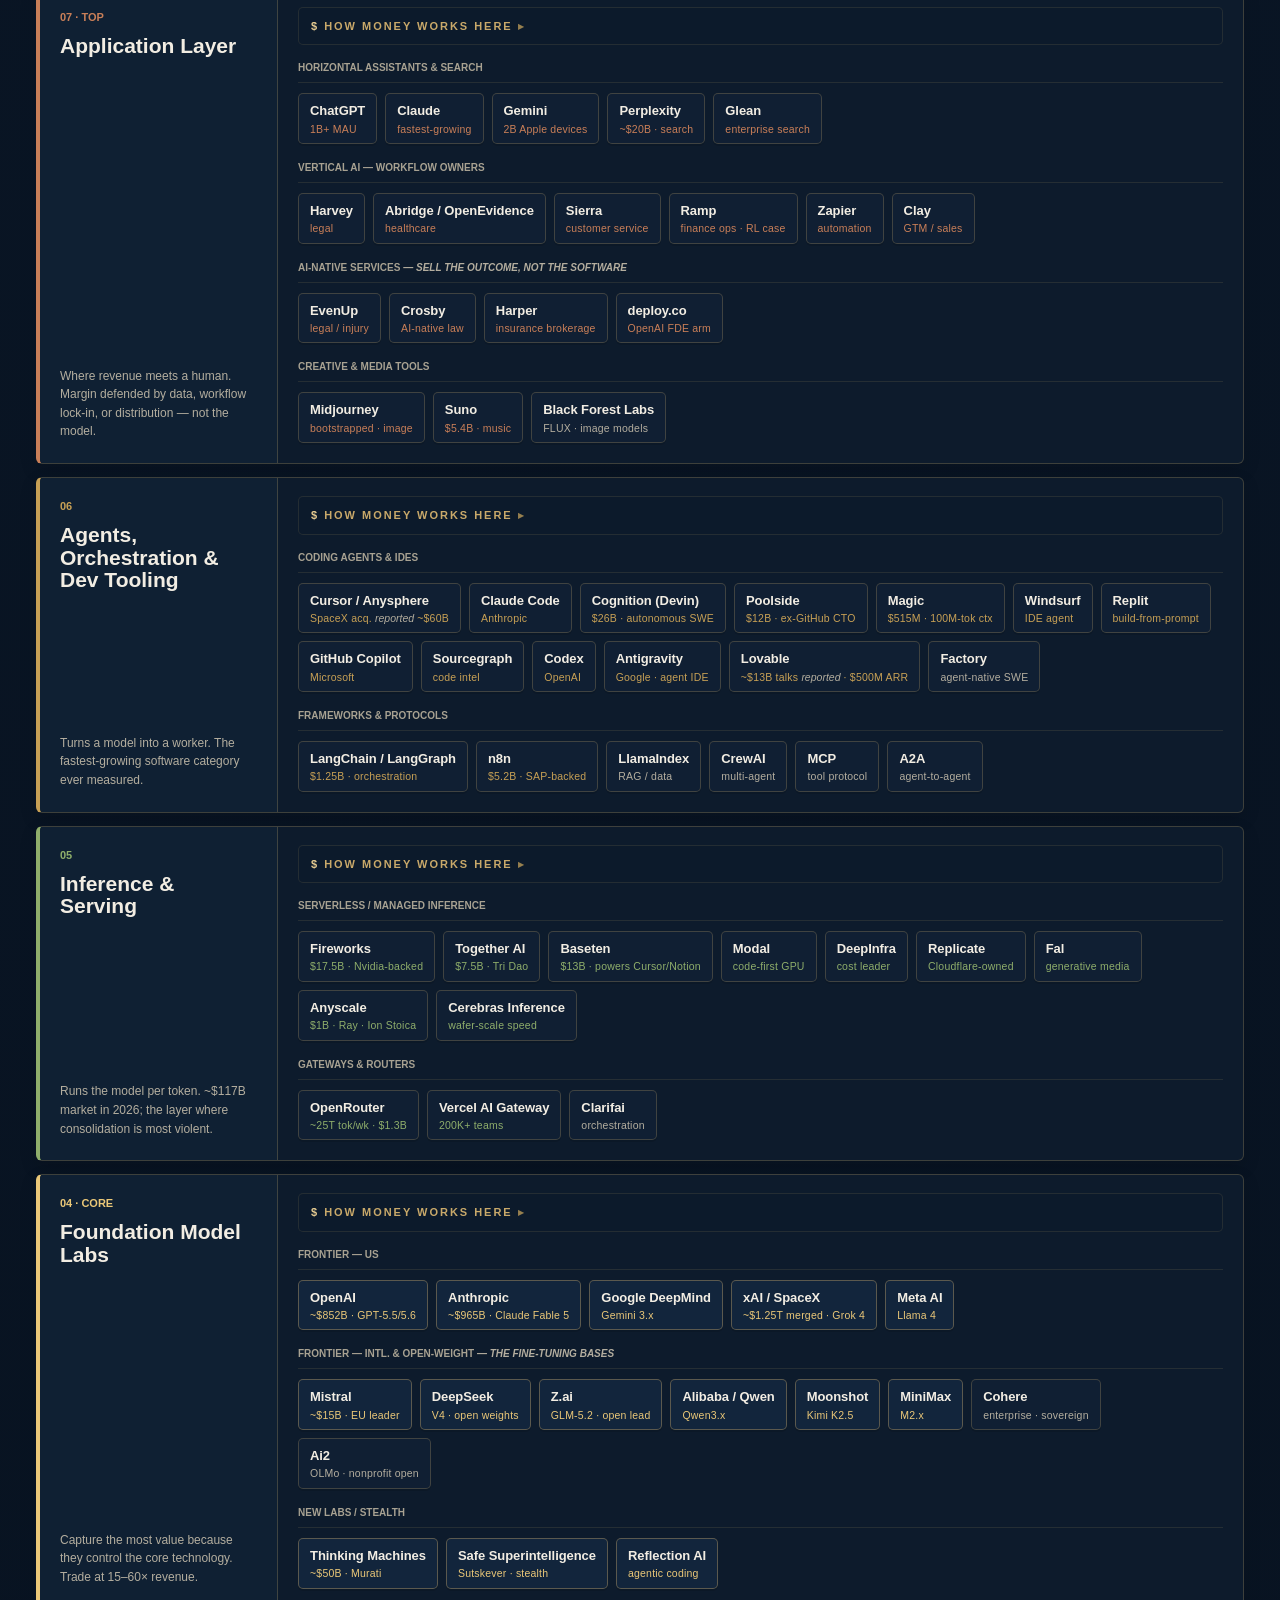
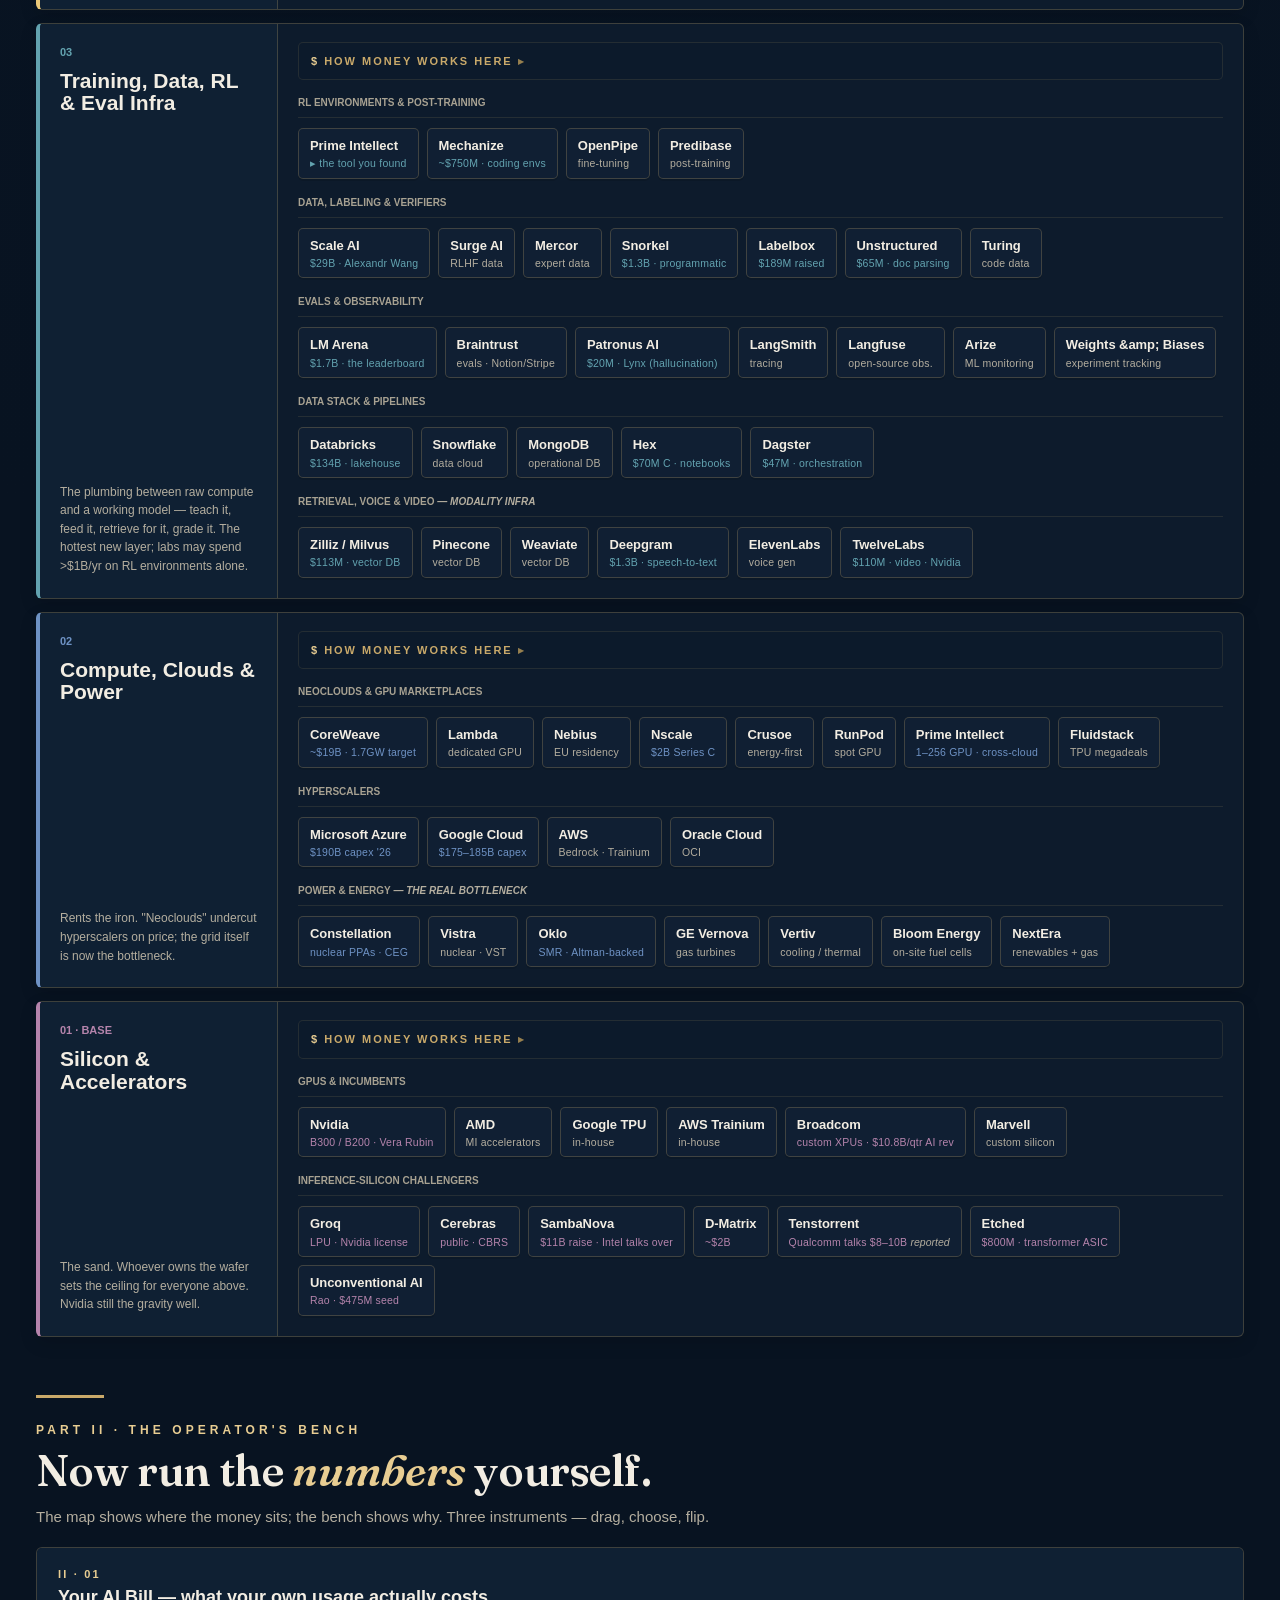
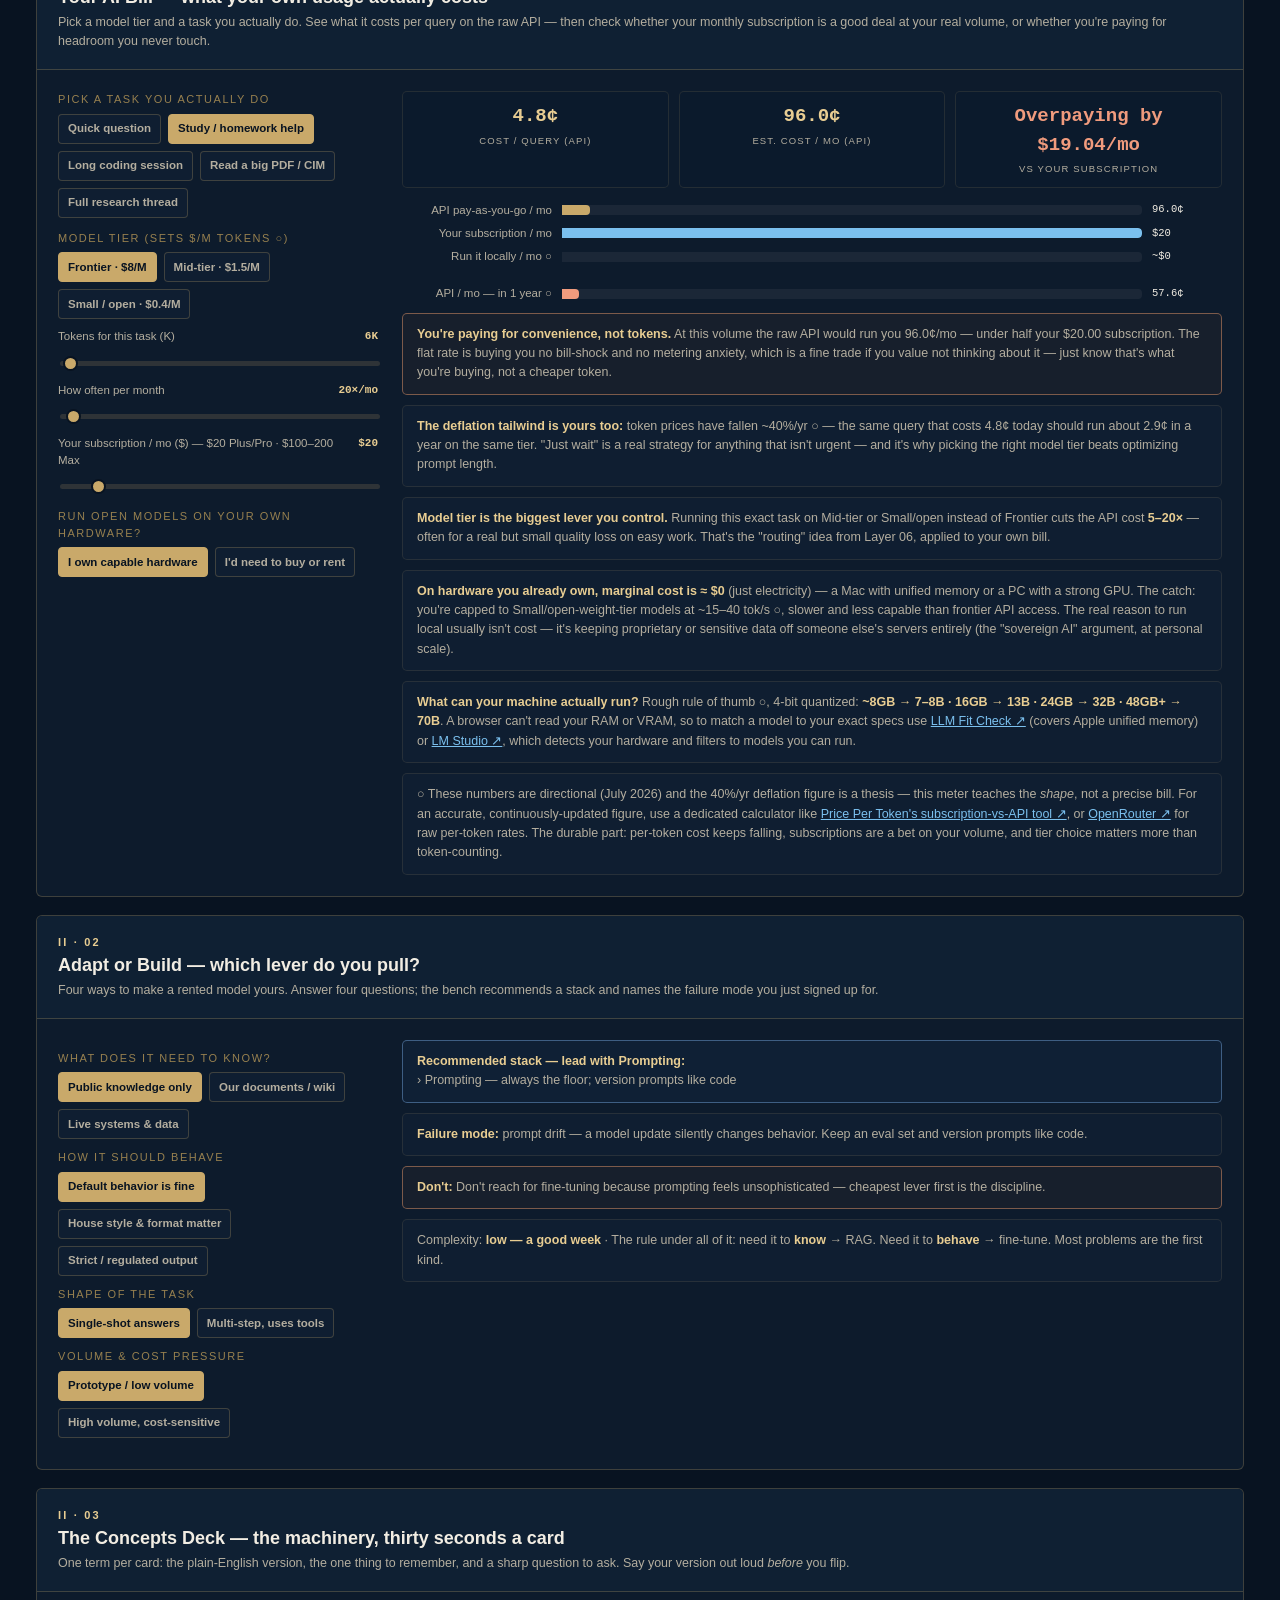
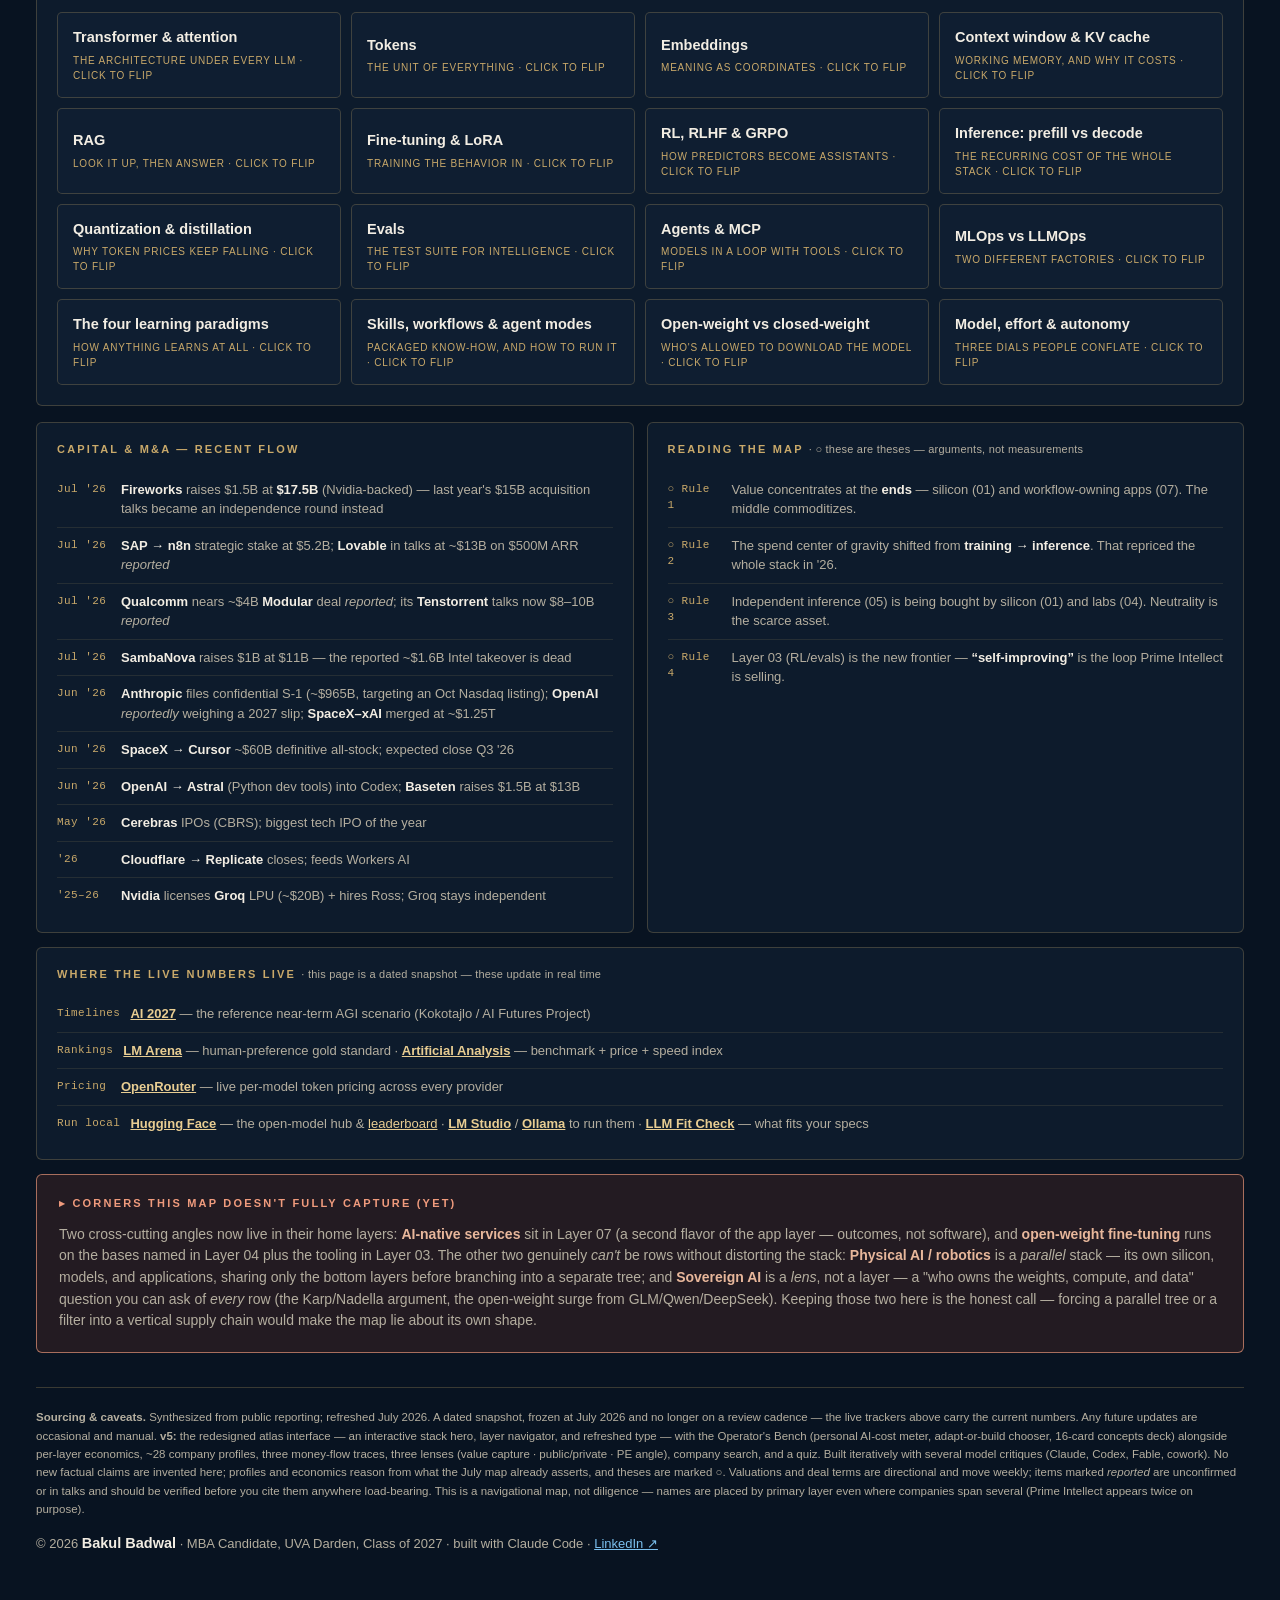
==== commit 971ab46f: "Make the atlas keyboard-accessible and freeze it at July 2026 Accessibility (the real defect): - Com" ====
--- a/index.html
+++ b/index.html
@@ -24,6 +24,7 @@
 <link rel="stylesheet" href="styles.css">
 </head>
 <body>
+<a class="skiplink" href="#atlas">Skip to the atlas</a>
 <div class="wrap">
 
   <header class="mast">
@@ -49,6 +50,35 @@
     </div>
   </header>
 
+  <section class="freeze" id="freeze" aria-labelledby="freezeHeading">
+    <p class="fz-eyebrow">Frozen · 27 July 2026</p>
+    <h2 class="serif" id="freezeHeading">The map stops <em>here</em>.</h2>
+    <p class="fz-lede">A field atlas is a snapshot by construction. This one carries a date because, the week it was frozen, the people actually building these systems could not agree on what was happening.</p>
+    <ul class="fz-quotes">
+      <li>
+        <span class="fz-chip">Thesis</span>
+        <span class="fz-q">&ldquo;We&rsquo;re now, like, <b>in the singularity</b>.&rdquo;
+          <span class="fz-attr">Sam Altman &middot; OpenAI &middot; <i>Relentless</i> podcast, reported 27 Jul 2026</span></span>
+      </li>
+      <li>
+        <span class="fz-chip">Thesis</span>
+        <span class="fz-q">We are in the <b>&ldquo;foothills of the singularity.&rdquo;</b>
+          <span class="fz-attr">Demis Hassabis &middot; Google DeepMind &middot; reported 27 Jul 2026</span></span>
+      </li>
+      <li>
+        <span class="fz-chip">Thesis</span>
+        <span class="fz-q"><b>&ldquo;Coding is largely solved.&rdquo;</b>
+          <span class="fz-attr">Boris Cherny &middot; Anthropic, creator of Claude Code &middot; Lenny&rsquo;s Podcast, 19 Feb 2026</span></span>
+      </li>
+      <li>
+        <span class="fz-chip counter">Counter</span>
+        <span class="fz-q"><b>&ldquo;We aren&rsquo;t there yet.&rdquo;</b>
+          <span class="fz-attr">Se&aacute;n &Oacute; h&Eacute;igeartaigh &middot; Centre for the Study of Existential Risk, Cambridge &middot; reported 27 Jul 2026</span></span>
+      </li>
+    </ul>
+    <p class="fz-close">None of them cited an objective test. Under this atlas&rsquo;s own key that makes every line above <b class="fz-ring">&#9675; thesis &mdash; an argument, not a measurement</b>. Which is exactly the point: <b>the map is dated because the territory is contested.</b> Built July 2026 as one of my first Claude Code projects, and frozen here on purpose. The live trackers linked below carry the current numbers; updates from here are occasional and manual.</p>
+  </section>
+
   <div class="onboard" id="onboardHint" role="status">
     <span><b>Pick a path:</b> scan the layers, filter the market through a lens, trace one real dollar, or test what stuck. Every company tile opens a plain-English profile.</span>
     <button id="onboardClose" type="button" aria-label="Dismiss getting-started guidance">Got it <span aria-hidden="true">×</span></button>
@@ -65,27 +95,27 @@
     <div class="control-block">
       <span class="clab">View through</span>
       <div class="cgroup">
-        <button class="btn lensbtn on" data-lens="none">Plain map</button>
-        <button class="btn lensbtn" data-lens="cap">Value capture</button>
-        <button class="btn lensbtn" data-lens="pub">Public / private</button>
-        <button class="btn lensbtn" data-lens="pe">PE / VC</button>
+        <button type="button" class="btn lensbtn on" aria-pressed="true" data-lens="none">Plain map</button>
+        <button type="button" class="btn lensbtn" aria-pressed="false" data-lens="cap">Value capture</button>
+        <button type="button" class="btn lensbtn" aria-pressed="false" data-lens="pub">Public / private</button>
+        <button type="button" class="btn lensbtn" aria-pressed="false" data-lens="pe">PE / VC</button>
       </div>
     </div>
     <div class="control-block trace-control">
       <span class="clab">Trace one dollar</span>
       <div class="cgroup">
-        <button class="btn trbtn" data-trace="cursor">Cursor request</button>
-        <button class="btn trbtn" data-trace="training">Training run</button>
-        <button class="btn trbtn" data-trace="enterprise">Enterprise dollar</button>
+        <button type="button" class="btn trbtn" aria-pressed="false" data-trace="cursor">Cursor request</button>
+        <button type="button" class="btn trbtn" aria-pressed="false" data-trace="training">Training run</button>
+        <button type="button" class="btn trbtn" aria-pressed="false" data-trace="enterprise">Enterprise dollar</button>
       </div>
     </div>
     <div class="control-end">
-      <button class="btn quiz" id="quizBtn">Quiz me</button>
+      <button type="button" class="btn quiz" id="quizBtn">Quiz me</button>
       <a class="text-link" href="#bench">Bench <span aria-hidden="true">↓</span></a>
     </div>
   </div>
-  <div id="lensNote"></div>
-  <div id="tracePanel"></div>
+  <div id="lensNote" aria-live="polite"></div>
+  <div id="tracePanel" aria-live="polite"></div>
 
   <main id="atlas">
     <div class="atlas-heading">
@@ -131,9 +161,9 @@
           <div class="bstats">
             <div class="bstat"><div class="v" id="tmCost">—</div><div class="l">cost / query (API)</div></div>
             <div class="bstat"><div class="v" id="tmMonth">—</div><div class="l">est. cost / mo (API)</div></div>
-            <div class="bstat"><div class="v" id="tmVerdict">—</div><div class="l">vs your subscription</div></div>
+            <div class="bstat"><div class="v" id="tmVerdict" aria-live="polite">—</div><div class="l">vs your subscription</div></div>
           </div>
-          <div style="margin-top:14px" id="tmBars"></div>
+          <div class="tm-bars" id="tmBars"></div>
           <div id="tmNotes"></div>
         </div>
       </div>
@@ -147,7 +177,7 @@
       </div>
       <div class="bbody">
         <div id="acQs"></div>
-        <div id="acOut"></div>
+        <div id="acOut" aria-live="polite"></div>
       </div>
     </div>
 
@@ -197,22 +227,22 @@
 
 <!-- Drawer -->
 <div id="scrim"></div>
-<aside id="drawer" aria-label="Company profile">
-  <button class="dx" id="drawerClose" title="Close (Esc)">×</button>
+<aside id="drawer" aria-label="Company profile" aria-hidden="true" inert>
+  <button type="button" class="dx" id="drawerClose" title="Close (Esc)" aria-label="Close company profile">×</button>
   <div id="drawerBody"></div>
 </aside>
 
 <!-- Quiz -->
-<div id="quizModal">
+<div id="quizModal" role="dialog" aria-modal="true" aria-labelledby="qNum">
   <div class="qcard">
-    <button class="dx" id="quizClose" title="Close (Esc)">×</button>
+    <button type="button" class="dx" id="quizClose" title="Close (Esc)" aria-label="Close quiz">×</button>
     <div class="qn" id="qNum"></div>
     <div class="qq" id="qQ"></div>
-    <div class="qa" id="qA"></div>
+    <div class="qa" id="qA" aria-live="polite"></div>
     <div class="qbtns">
-      <button class="btn" id="qReveal">Reveal answer</button>
-      <button class="btn" id="qNext">Next →</button>
-      <button class="btn" id="qShuffle">Shuffle</button>
+      <button type="button" class="btn" id="qReveal">Reveal answer</button>
+      <button type="button" class="btn" id="qNext">Next →</button>
+      <button type="button" class="btn" id="qShuffle">Shuffle</button>
     </div>
   </div>
 </div>
--- a/styles.css
+++ b/styles.css
@@ -72,7 +72,7 @@
     font-size:11.5px;padding:5px 10px;border-radius:3px;font-family:inherit;width:160px;
   }
   .searchbox::placeholder{color:var(--paper-dim);}
-  .searchbox:focus{outline:none;border-color:var(--gold);}
+  .searchbox:focus{border-color:var(--gold);}
   .searchcount{font-size:10.5px;color:var(--paper-dim);}
   .btn{
     border:1px solid var(--line);background:transparent;color:var(--paper-dim);
@@ -274,7 +274,7 @@
   .bsl{margin:9px 0;}
   .bsl .bl{display:flex;justify-content:space-between;gap:8px;font-size:11.5px;color:var(--paper-dim);margin-bottom:3px;}
   .bsl .bl b{color:var(--gold-bright);font-family:ui-monospace,"SF Mono",Menlo,monospace;font-size:11px;font-weight:600;text-align:right;}
-  .bench input[type=range]{-webkit-appearance:none;appearance:none;width:100%;height:5px;background:rgba(194,163,104,0.18);border-radius:3px;outline:none;cursor:pointer;padding:0;border:0;}
+  .bench input[type=range]{-webkit-appearance:none;appearance:none;width:100%;height:5px;background:rgba(194,163,104,0.18);border-radius:3px;cursor:pointer;padding:0;border:0;}
   .bench input[type=range]::-webkit-slider-thumb{-webkit-appearance:none;appearance:none;width:15px;height:15px;border-radius:50%;background:var(--gold);border:2px solid var(--ink);cursor:pointer;}
   .bench input[type=range]::-moz-range-thumb{width:13px;height:13px;border-radius:50%;background:var(--gold);border:2px solid var(--ink);cursor:pointer;}
   .bseg{display:flex;gap:6px;flex-wrap:wrap;margin:6px 0 2px;}
@@ -954,3 +954,111 @@
   .bbarrow .lbl{color:var(--paper-dim);}
   .bbarrow .val{color:var(--paper);font-variant-numeric:tabular-nums;}
   .bstat .v{font-variant-numeric:tabular-nums;}
+  .tm-bars{margin-top:14px;}
+
+  /* ================================================================
+     v5.1 — accessibility + the July 2026 freeze band
+     ================================================================ */
+
+  /* Skip link — first tab stop, visible only when focused */
+  .skiplink{
+    position:fixed;left:12px;top:-60px;z-index:3000;
+    background:var(--gold);color:var(--ink);font-weight:600;font-size:13px;
+    padding:9px 16px;border-radius:3px;text-decoration:none;
+    transition:top .15s ease;
+  }
+  .skiplink:focus{top:12px;}
+
+  /* .tile and .fcard became real <button>s — restore their appearance.
+     Neither inherits a button reset, so browsers would otherwise re-style them. */
+  .tile,.fcard{
+    font:inherit;color:inherit;text-align:left;
+    -webkit-appearance:none;appearance:none;
+    width:auto;margin:0;
+  }
+  .fcard{display:block;width:100%;}
+
+  /* Focus ring — the page had none at all before this */
+  a:focus-visible,
+  button:focus-visible,
+  .tile:focus-visible,
+  .fcard:focus-visible,
+  summary:focus-visible,
+  input:focus-visible,
+  .bench input[type=range]:focus-visible{
+    outline:2px solid var(--gold-bright);
+    outline-offset:2px;
+    border-radius:2px;
+  }
+  /* Keep the accent border legible under the ring on layer-tinted tiles */
+  .tile:focus-visible{border-color:var(--layer-accent,var(--gold));}
+
+  /* ---- Freeze band ---- */
+  .freeze{
+    margin:26px 0 0;
+    padding:24px 26px;
+    border:1px solid var(--line);
+    border-left:4px solid var(--gold);
+    border-radius:3px;
+    background:linear-gradient(160deg,rgba(201,169,106,.07),rgba(8,19,33,.30));
+  }
+  .fz-eyebrow{
+    font-size:10.5px;letter-spacing:.28em;text-transform:uppercase;
+    color:var(--gold);margin:0 0 10px;
+  }
+  .freeze h2{
+    font-size:clamp(24px,3.2vw,32px);font-weight:600;letter-spacing:-.01em;
+    line-height:1.08;margin:0 0 10px;color:var(--paper);
+  }
+  .freeze h2 em{font-style:italic;color:var(--gold-bright);}
+  .fz-lede{max-width:64ch;margin:0 0 16px;color:var(--paper-dim);font-size:14px;}
+  .fz-quotes{list-style:none;margin:0;padding:0;}
+  .fz-quotes li{
+    display:flex;gap:12px;align-items:flex-start;
+    padding:11px 0;border-bottom:1px solid var(--line-soft);
+  }
+  .fz-quotes li:last-child{border-bottom:none;}
+  .fz-chip{
+    flex:0 0 72px;margin-top:3px;text-align:center;
+    font-size:8.5px;letter-spacing:.12em;text-transform:uppercase;font-weight:700;
+    padding:2px 7px;border-radius:2px;
+    background:rgba(240,155,125,.12);color:var(--flag-bright);
+    border:1px solid rgba(240,155,125,.40);
+  }
+  .fz-chip.counter{
+    background:rgba(123,192,238,.14);color:var(--hl-bright);
+    border-color:rgba(123,192,238,.40);
+  }
+  .fz-q{font-size:14.5px;color:var(--paper);line-height:1.45;}
+  .fz-q b{color:var(--gold-bright);font-weight:600;}
+  .fz-attr{
+    display:block;margin-top:4px;
+    font-size:10.5px;color:var(--gold-dim);font-variant-numeric:tabular-nums;
+  }
+  .fz-close{
+    margin:16px 0 0;padding-top:14px;border-top:1px solid var(--line);
+    max-width:72ch;font-size:13px;color:var(--paper-dim);line-height:1.6;
+  }
+  .fz-close b{color:var(--paper);font-weight:600;}
+  .fz-close .fz-ring{color:var(--flag-bright);font-weight:400;}
+
+  /* Wide: argument on the left, the four claims on the right — mirrors .atlas-heading */
+  @media(min-width:900px){
+    .freeze{
+      display:grid;
+      grid-template-columns:minmax(0,.92fr) minmax(0,1.08fr);
+      column-gap:46px;
+      align-items:start;
+    }
+    .fz-eyebrow{grid-column:1;grid-row:1;}
+    .freeze h2{grid-column:1;grid-row:2;}
+    .fz-lede{grid-column:1;grid-row:3;margin-bottom:0;}
+    .fz-close{grid-column:1;grid-row:4;max-width:none;}
+    .fz-quotes{grid-column:2;grid-row:1 / 5;}
+  }
+
+  @media(max-width:560px){
+    .freeze{padding:20px 18px;}
+    .fz-quotes li{flex-direction:column;gap:6px;}
+    .fz-chip{margin-top:0;align-self:flex-start;}
+  }
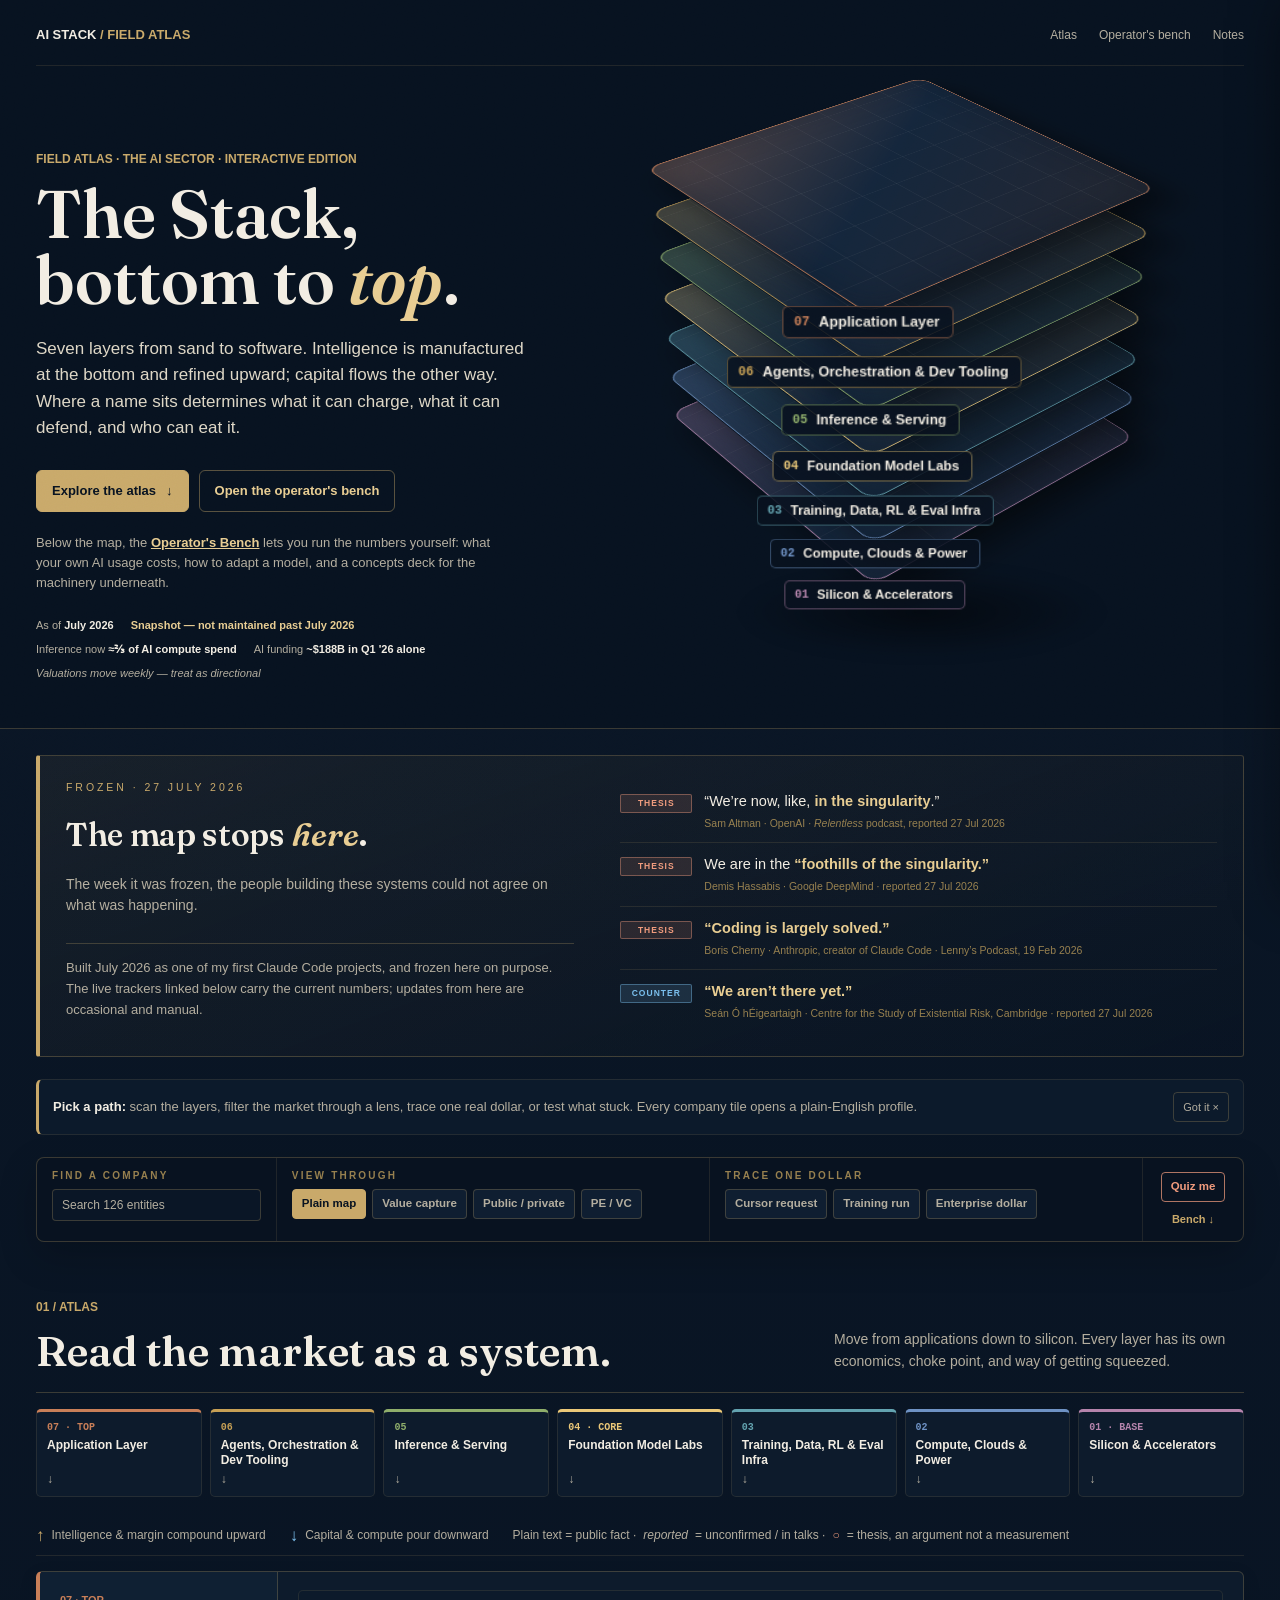
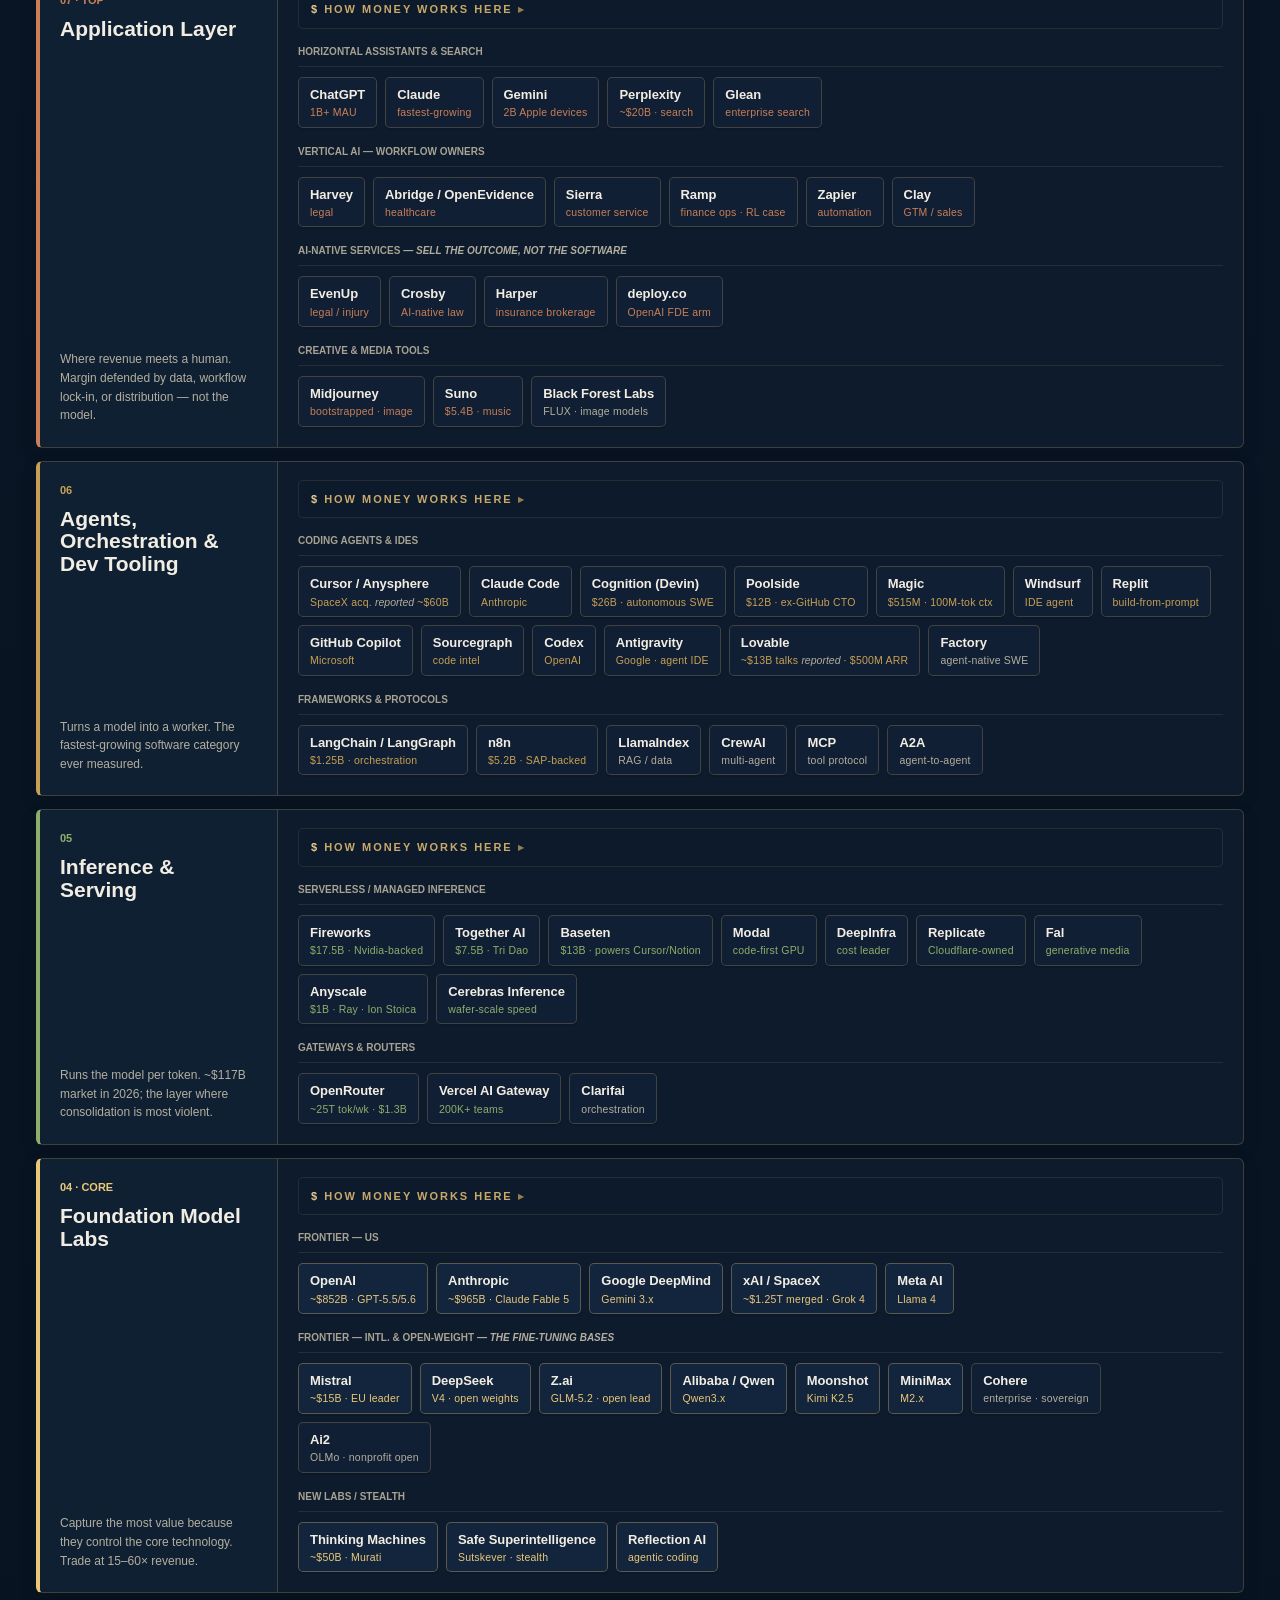
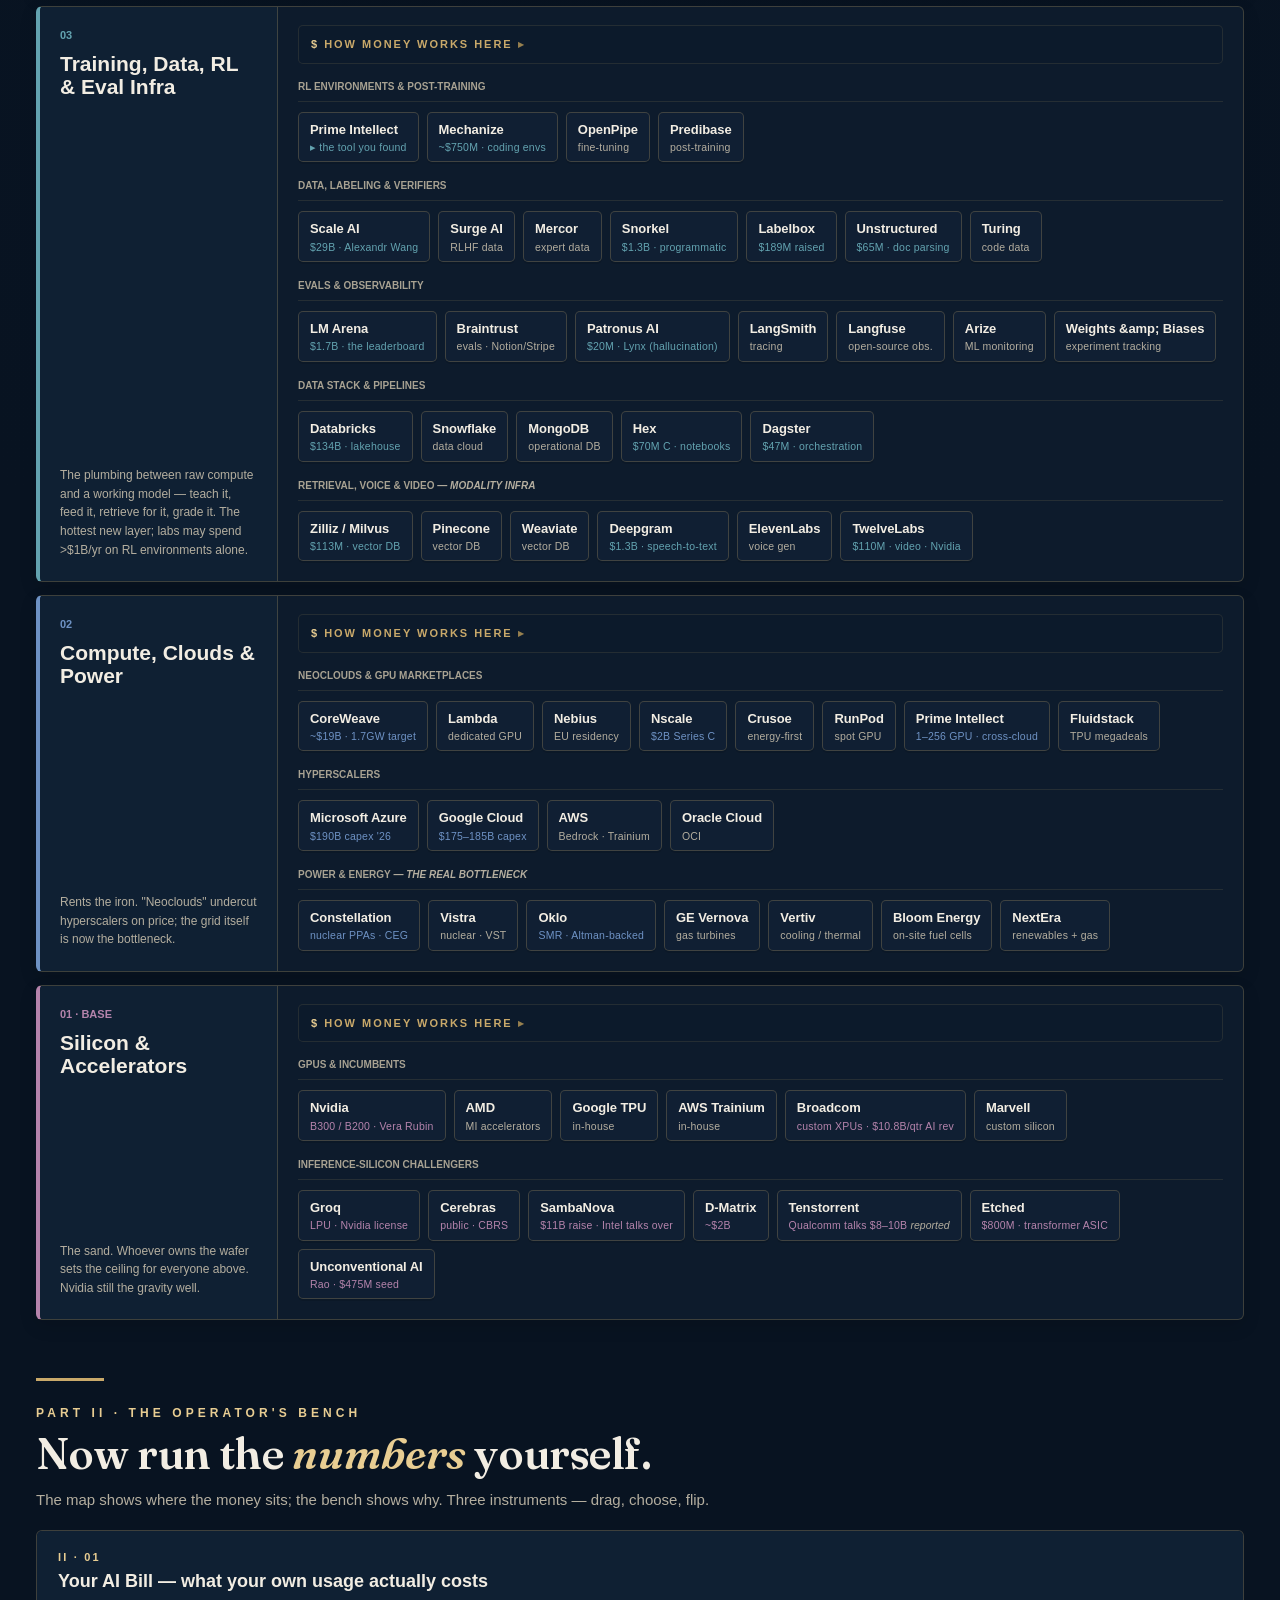
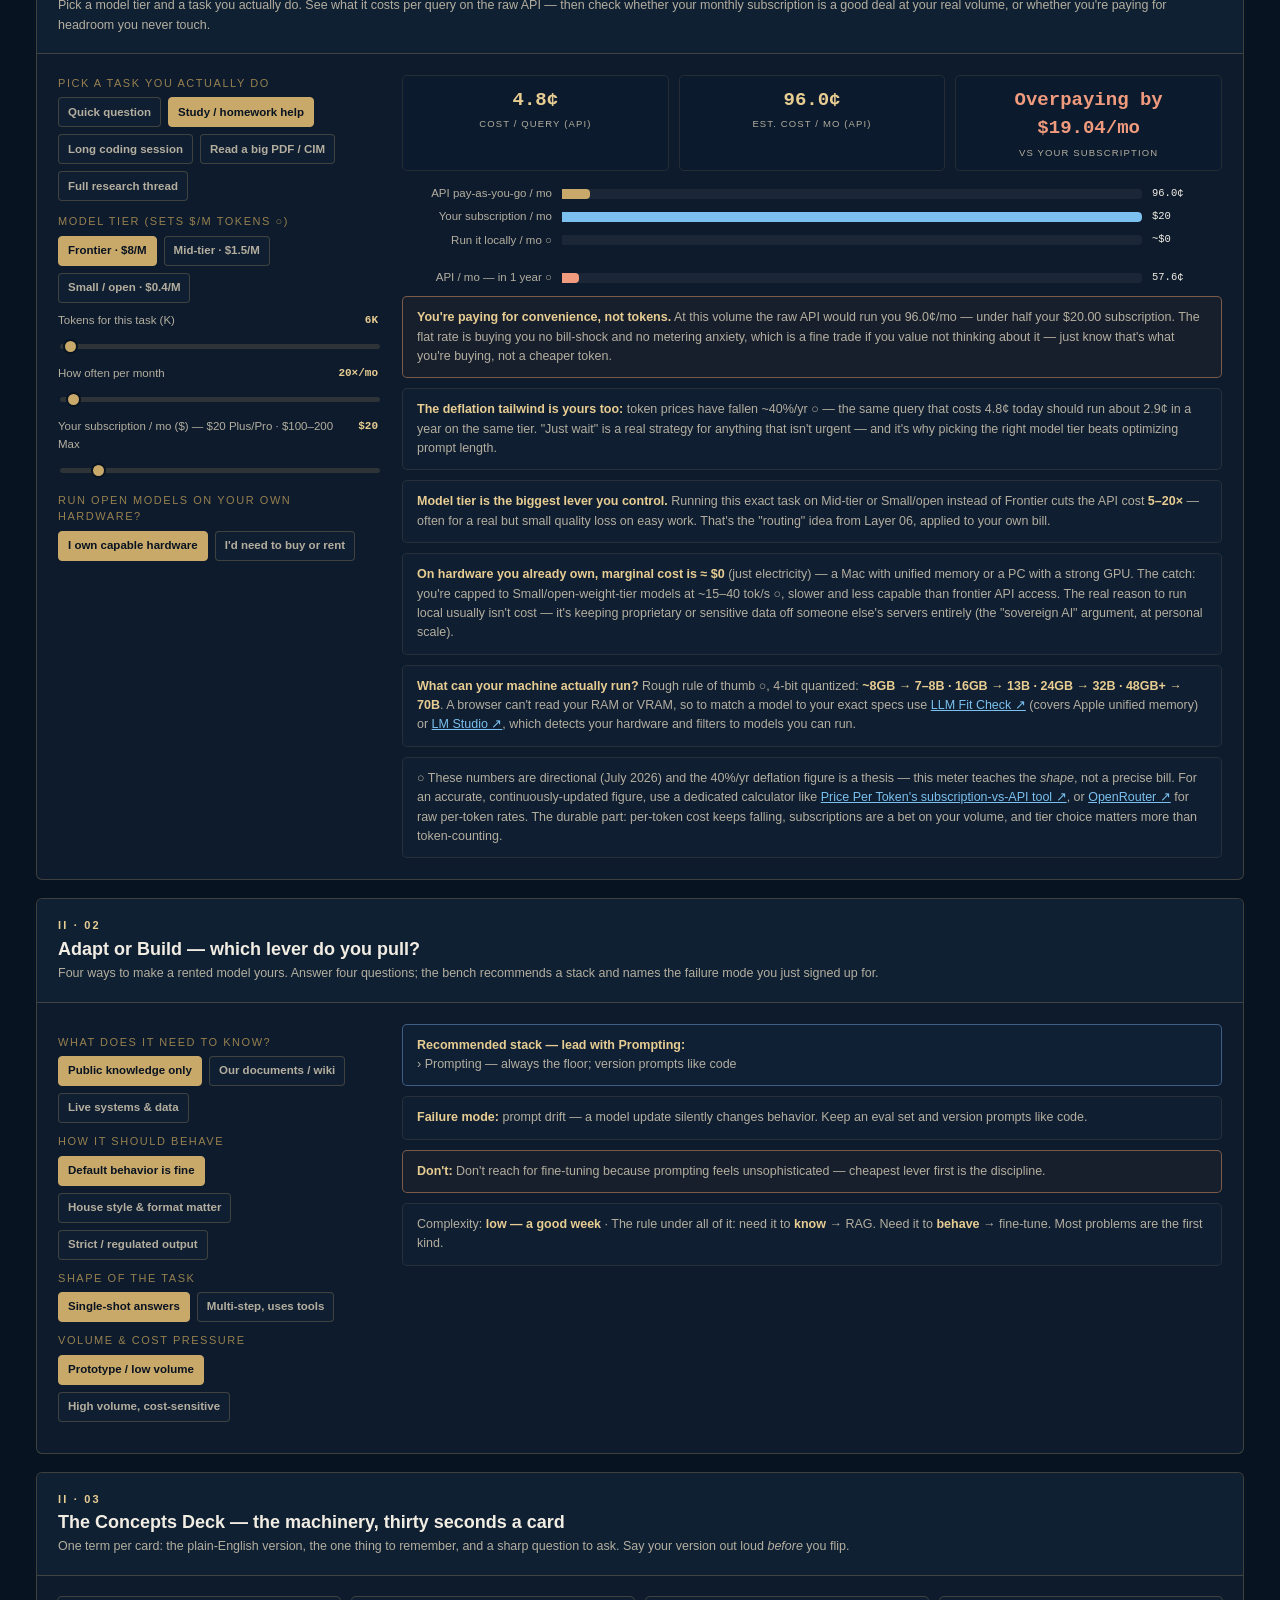
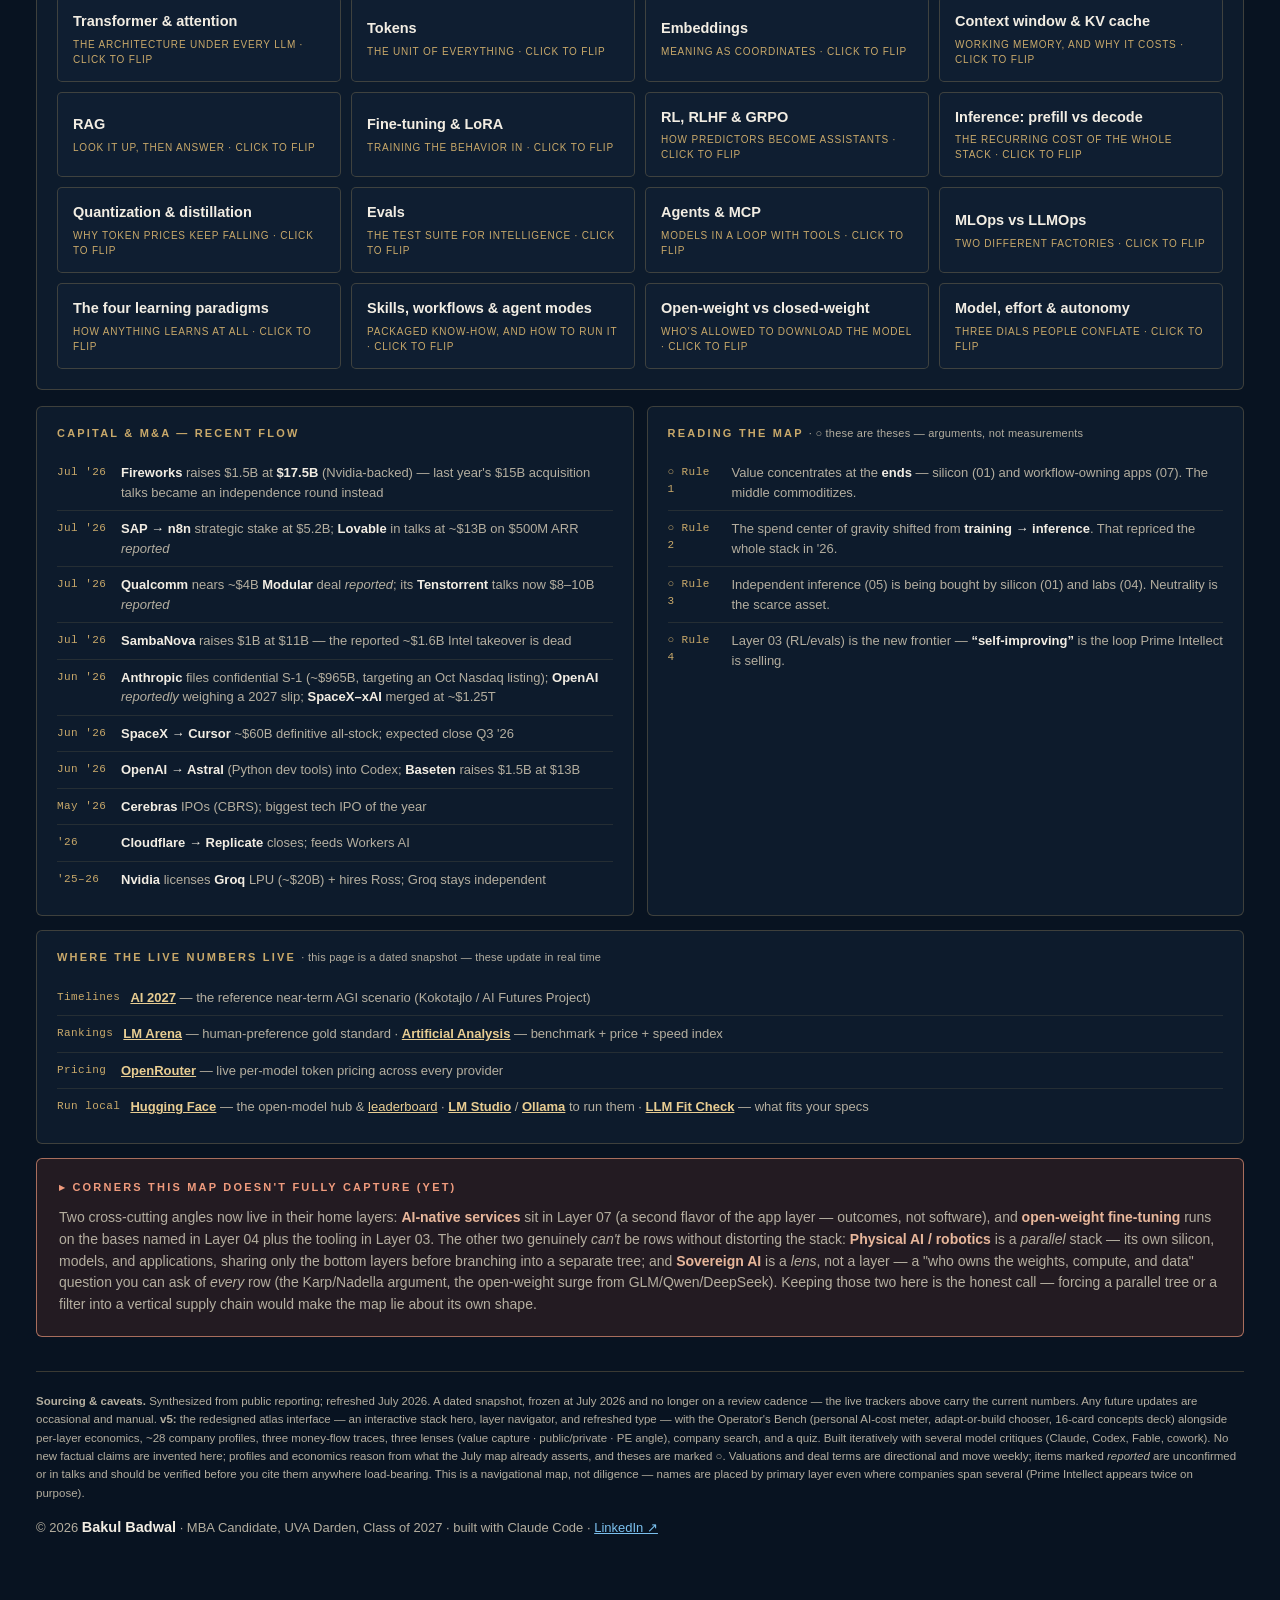
==== commit 30aed472: "Trim the freeze band copy Cut the lede to one sentence and dropped the "none of them cited an object" ====
--- a/index.html
+++ b/index.html
@@ -53,7 +53,7 @@
   <section class="freeze" id="freeze" aria-labelledby="freezeHeading">
     <p class="fz-eyebrow">Frozen · 27 July 2026</p>
     <h2 class="serif" id="freezeHeading">The map stops <em>here</em>.</h2>
-    <p class="fz-lede">A field atlas is a snapshot by construction. This one carries a date because, the week it was frozen, the people actually building these systems could not agree on what was happening.</p>
+    <p class="fz-lede">The week it was frozen, the people building these systems could not agree on what was happening.</p>
     <ul class="fz-quotes">
       <li>
         <span class="fz-chip">Thesis</span>
@@ -76,7 +76,7 @@
           <span class="fz-attr">Se&aacute;n &Oacute; h&Eacute;igeartaigh &middot; Centre for the Study of Existential Risk, Cambridge &middot; reported 27 Jul 2026</span></span>
       </li>
     </ul>
-    <p class="fz-close">None of them cited an objective test. Under this atlas&rsquo;s own key that makes every line above <b class="fz-ring">&#9675; thesis &mdash; an argument, not a measurement</b>. Which is exactly the point: <b>the map is dated because the territory is contested.</b> Built July 2026 as one of my first Claude Code projects, and frozen here on purpose. The live trackers linked below carry the current numbers; updates from here are occasional and manual.</p>
+    <p class="fz-close">Built July 2026 as one of my first Claude Code projects, and frozen here on purpose. The live trackers linked below carry the current numbers; updates from here are occasional and manual.</p>
   </section>
 
   <div class="onboard" id="onboardHint" role="status">
--- a/styles.css
+++ b/styles.css
@@ -1040,7 +1040,6 @@
     max-width:72ch;font-size:13px;color:var(--paper-dim);line-height:1.6;
   }
   .fz-close b{color:var(--paper);font-weight:600;}
-  .fz-close .fz-ring{color:var(--flag-bright);font-weight:400;}
 
   /* Wide: argument on the left, the four claims on the right — mirrors .atlas-heading */
   @media(min-width:900px){
